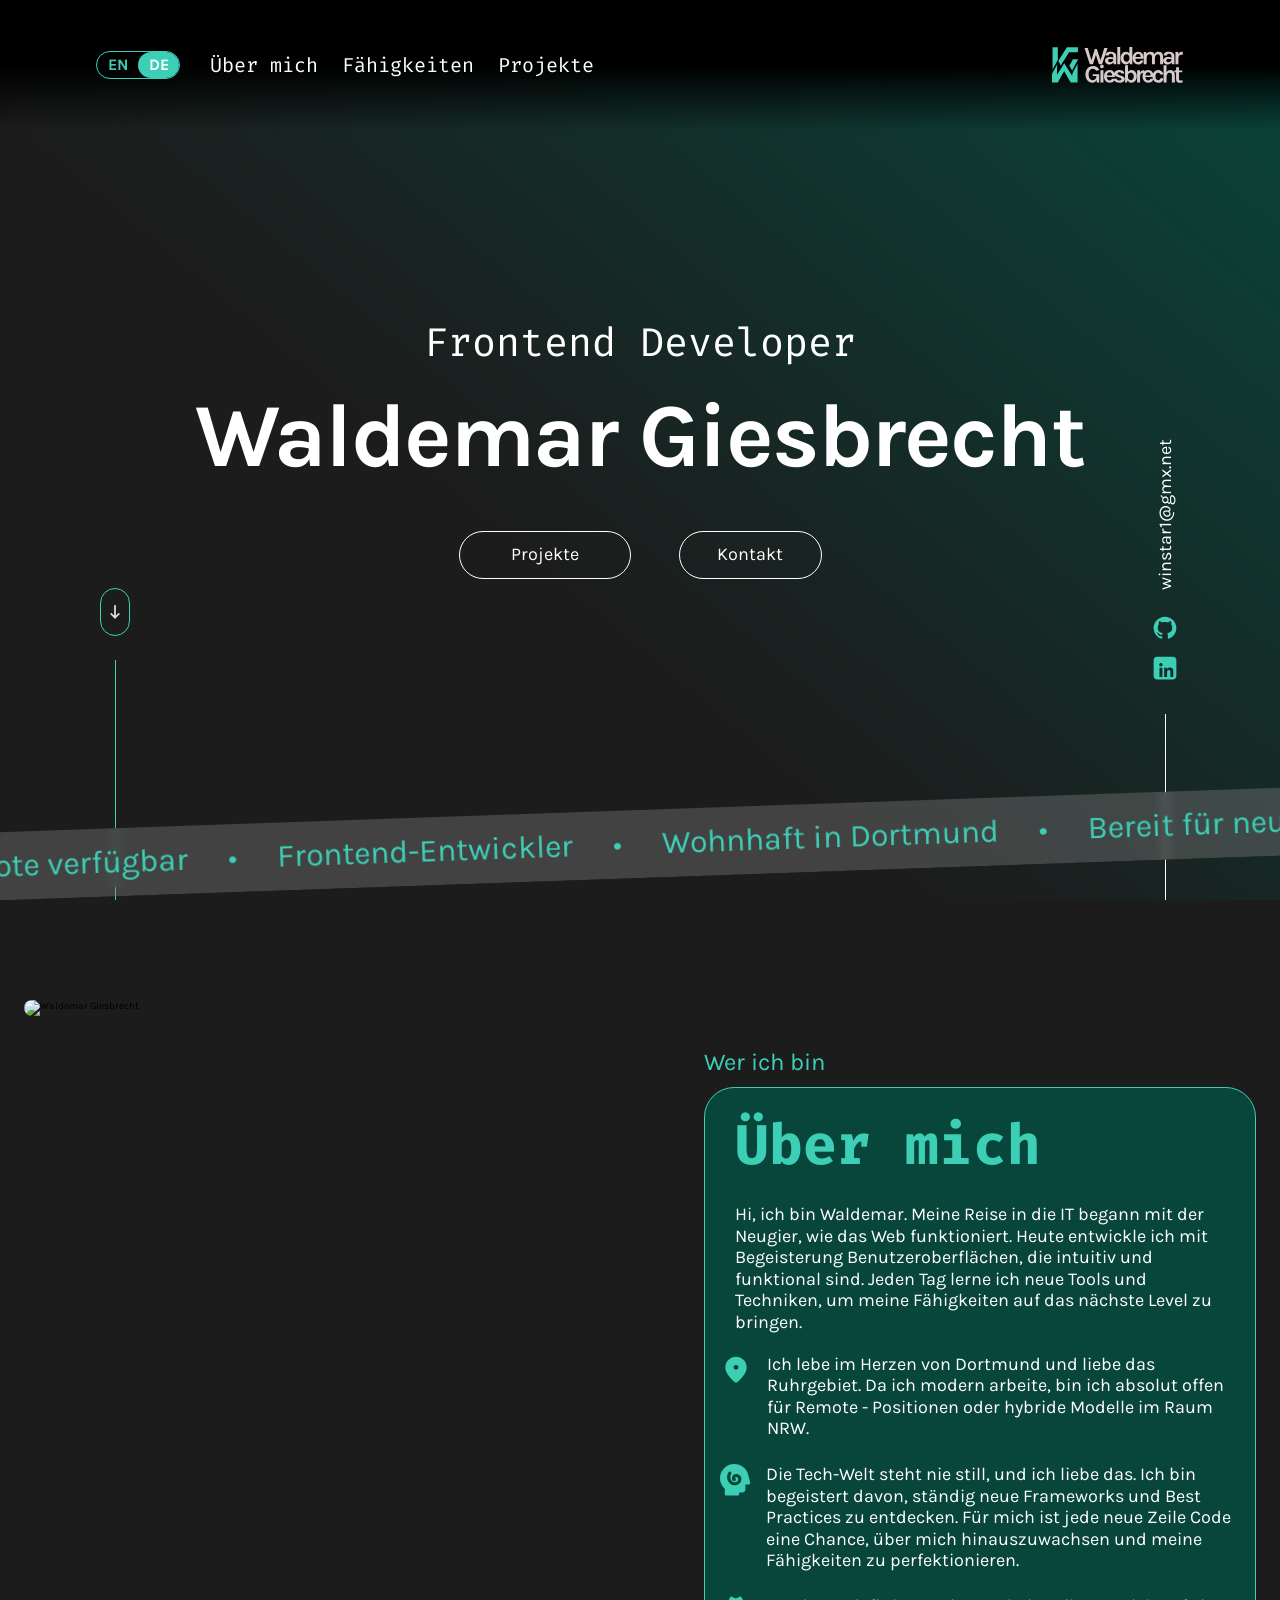
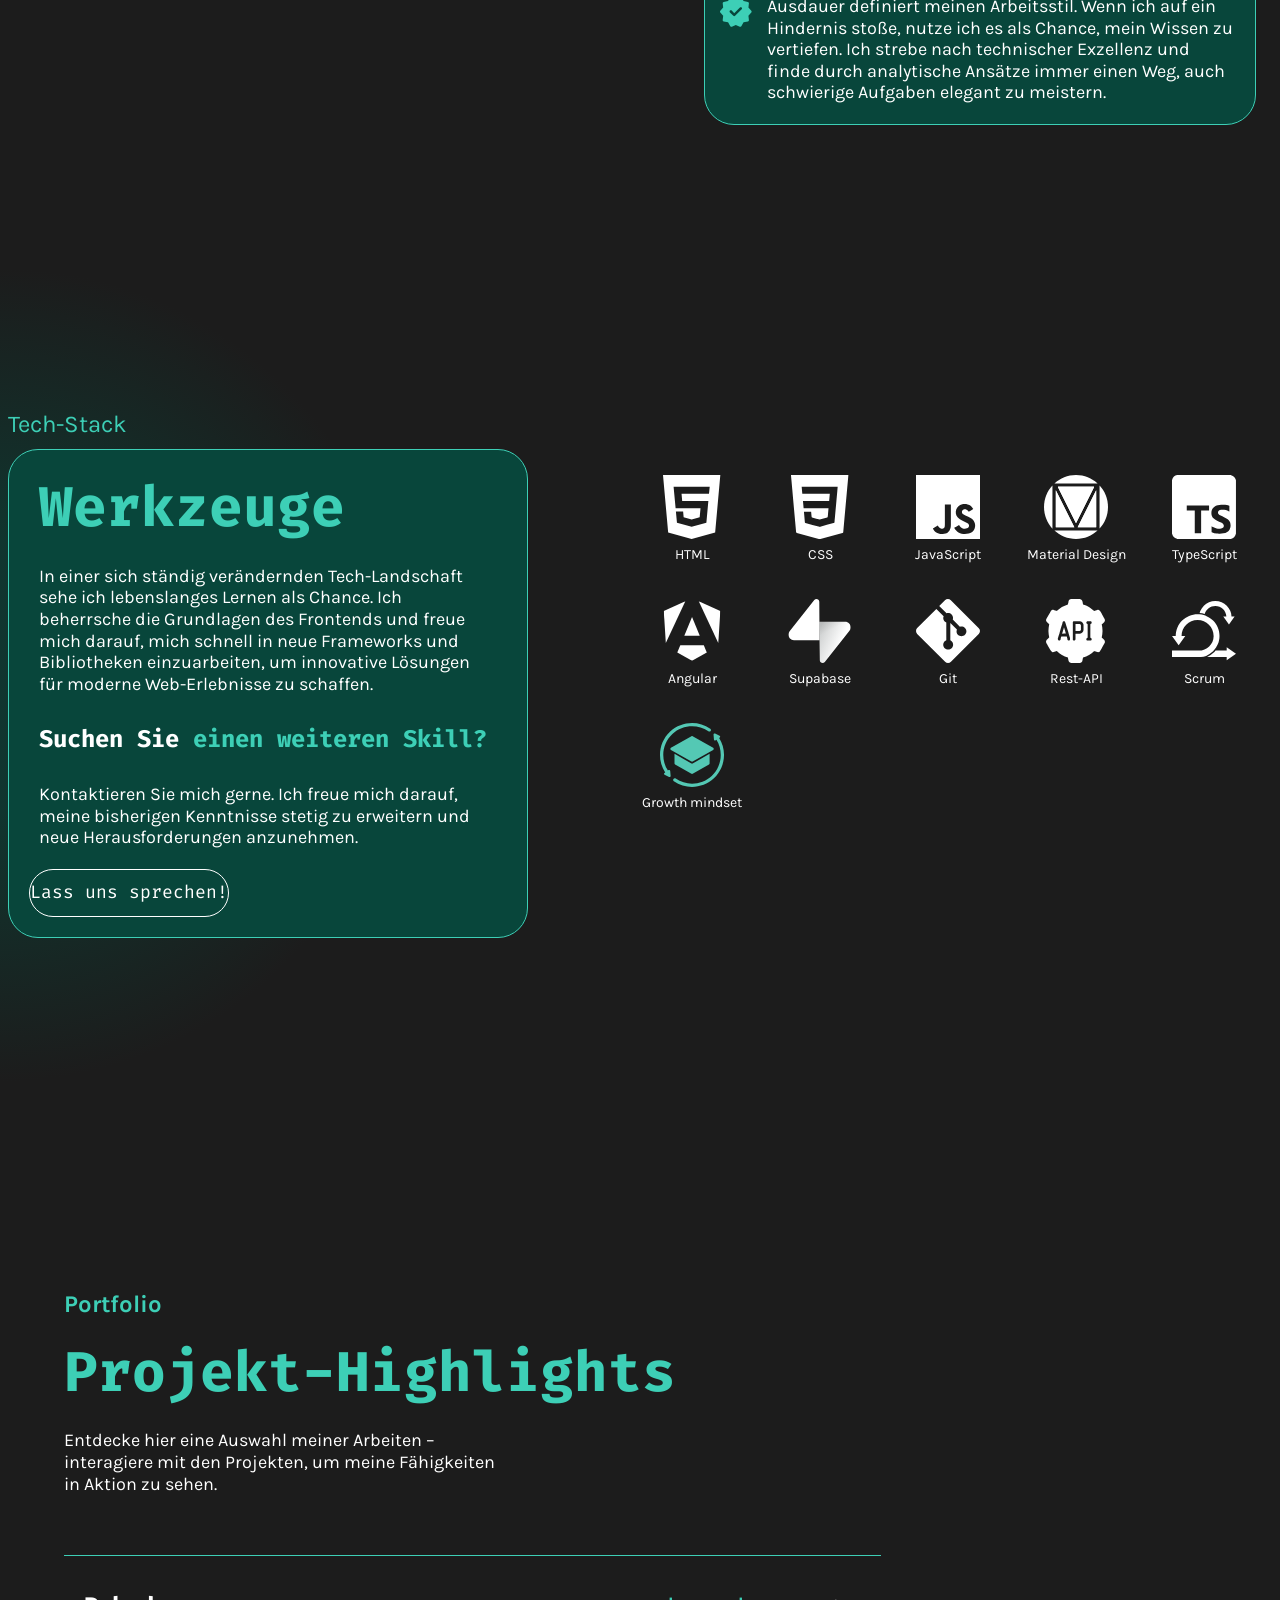
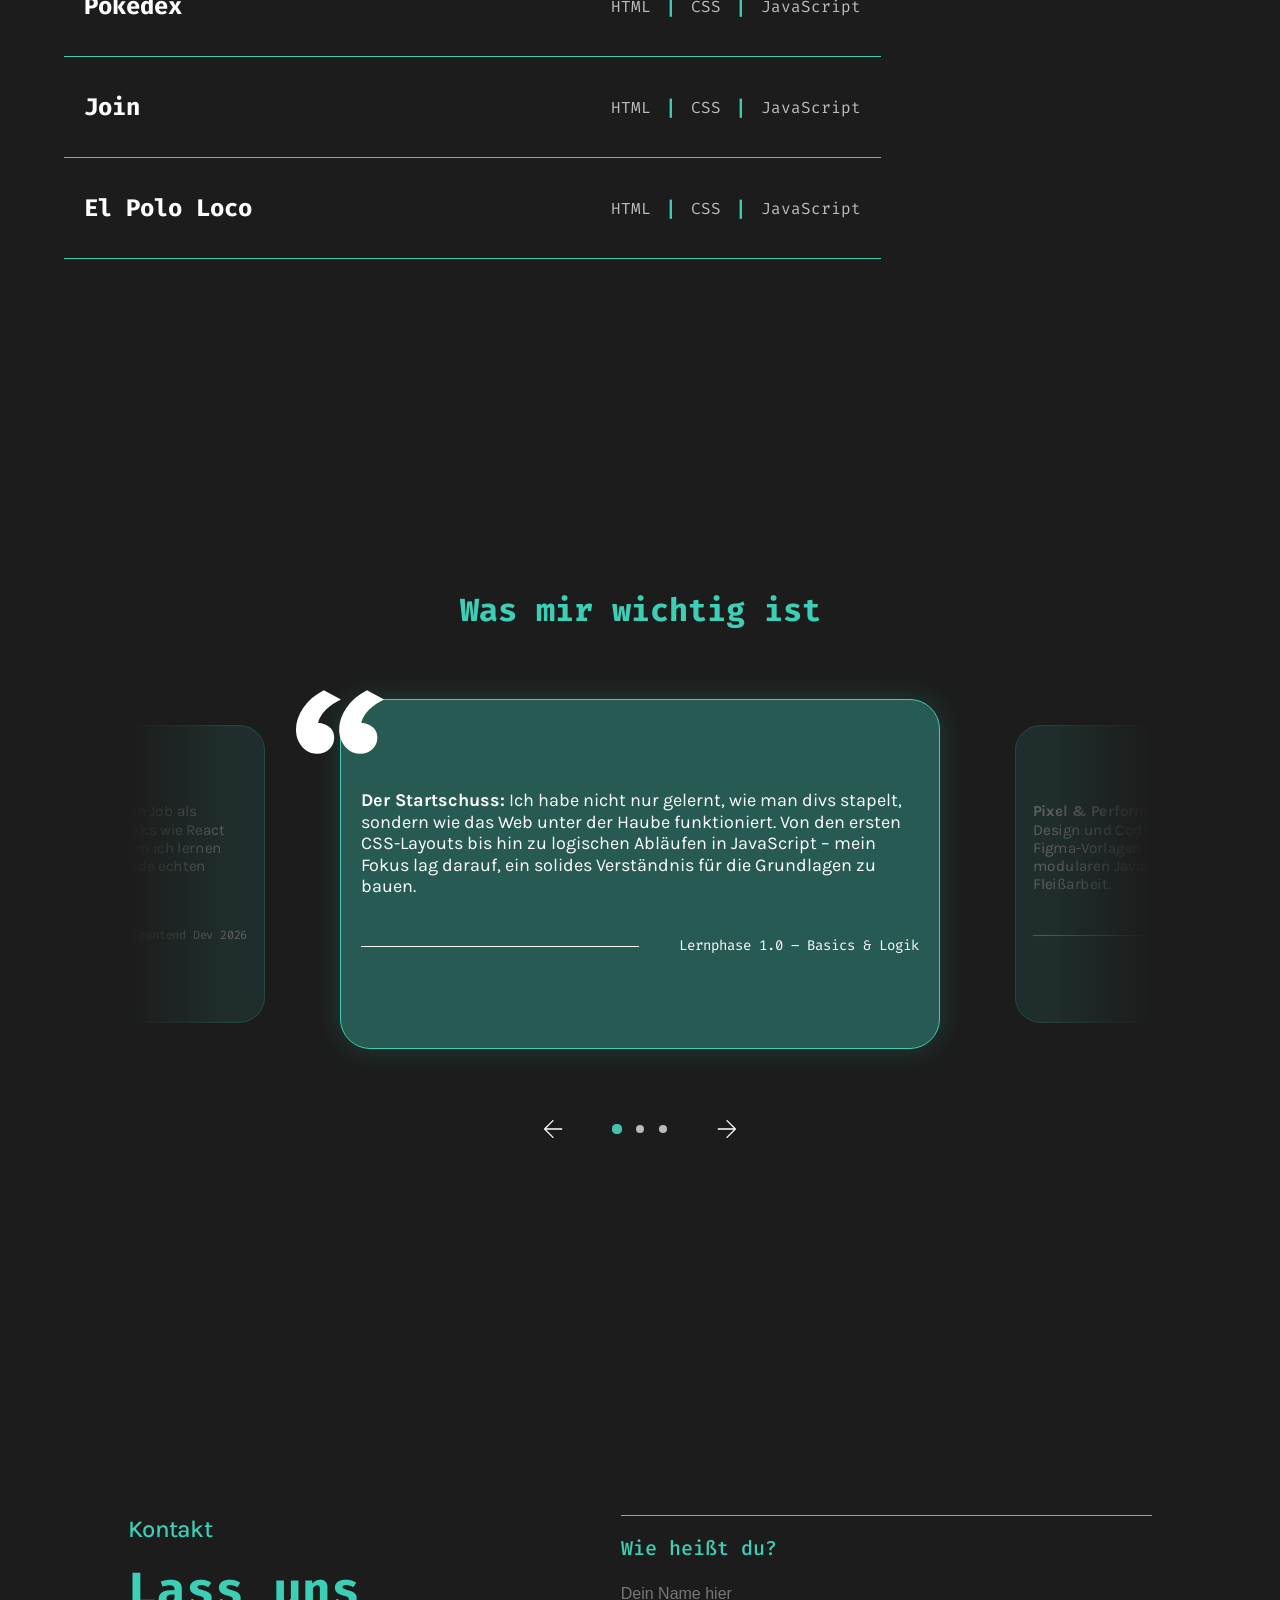
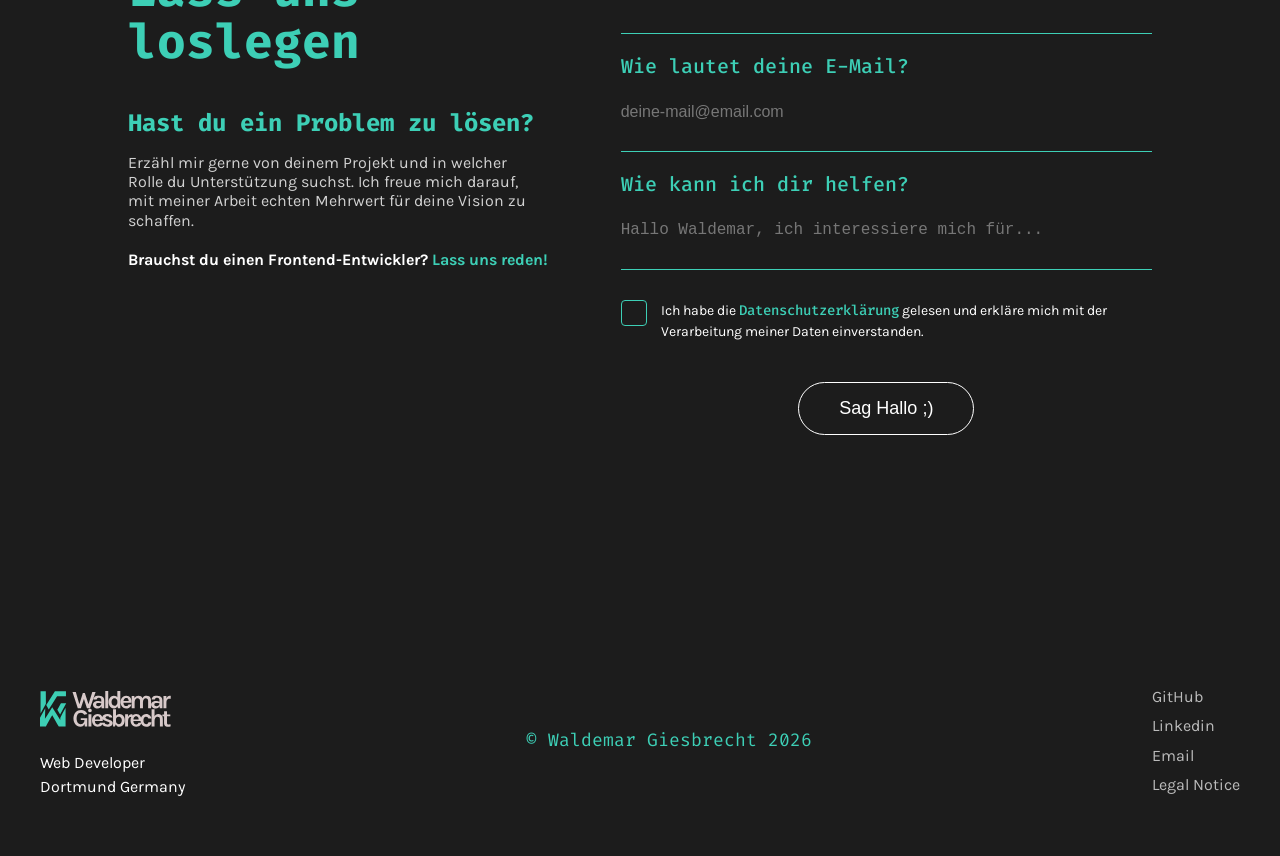
==== index.html @ 4ae3148c "upgrade" ====
<!doctype html>
<html lang="en">
  <head>
    <meta charset="UTF-8" />
    <meta name="google" content="notranslate">
    <meta name="viewport" content="width=device-width, initial-scale=1, viewport-fit=cover">
    <link rel="icon" type="image/x-icon" href="icons/p-icon.png" />
    <link rel="preconnect" href="https://fonts.googleapis.com" />
    <link rel="preconnect" href="https://fonts.gstatic.com" crossorigin />
    <link
      href="https://fonts.googleapis.com/css2?family=Fira+Code:wght@300..700&family=Karla:ital,wght@0,200..800;1,200..800&display=swap"
      rel="stylesheet"
    />

    <link rel="stylesheet" href="css/style.css" />
    <link rel="stylesheet" href="css/hero.style.css" />
    <link rel="stylesheet" href="css/about.style.css" />
    <link rel="stylesheet" href="css/footer.style.css" />
    <link rel="stylesheet" href="css/portfolio.style.css" />
    <link rel="stylesheet" href="css/references.style.css" />
    <link rel="stylesheet" href="css/skills.style.css" />
    <link rel="stylesheet" href="css/mindset.style.css" />
    <link rel="stylesheet" href="css/contact.style.css" />
    <link rel="stylesheet" href="css/footer.style.css" />
    <link rel="stylesheet" href="css/legal.style.css" />
    <title>My Portfolio</title>
  </head>
  <body>
    <header>
      <div class="header-content">
        <div id="desktop-lang-container"></div>
        
        <div id="nav-content"></div>
      </div>
      <div class="logo-container">
        <img
          src="icons/logo_1.svg"
          alt="Waldemar Giesbrecht Logo (Full)"
          class="logo-image logo-solid"
        />

        <img
          src="icons/logo_2.svg"
          alt="Waldemar Giesbrecht Logo (Outline)"
          class="logo-image logo-outline"
        />
        <img src="icons/p-icon.png" alt="WG Logo" class="logo-mobile" />
      </div>
      <div class="burger-container">
        <button class="burger-menu" id="burger-btn" aria-label="Menü öffnen">
          <span></span>
          <span></span>
          <span></span>
        </button>
        <div class="menu-overlay" id="menu-overlay"></div>
        <div id="mobile-menu-container"></div>
      </div>
    </header>
    <main id="main-content"></main>
    <footer id="footer-content"></footer>
  </body>
  <script type="module" src="javascript/script.js"></script>
</html>
---- css/style.css ----
* {
  margin: 0;
  padding: 0;
  box-sizing: border-box;
  -webkit-tap-highlight-color: transparent;
}

html {
  scroll-behavior: smooth;
  font-size: 62.5%;
}

:root {
  --font-main: "Karla", sans-serif;
  --font-code: "Fira Code", monospace;
}

body {
  font-family: var(--font-main);
  overflow-x: hidden;
  width: 100%;
}

header {
  position: fixed;
  top: 0;
  left: 0;
  width: 100%;
  height: 130px;
  display: flex;
  justify-content: space-between;
  align-items: center;
  background: linear-gradient(
    to bottom,
    #000000 40%,
    #000000 50%,
    rgba(0, 0, 0, 0) 100%
  );
  z-index: 40;
  padding: 0 96px;
}

.header-content {
  display: flex;
  align-items: center;
  justify-content: space-between;
  gap: 30px;
}

.lang-switch {
  width: 84px;
  height: 28px;
  background-color: transparent;
  border: 1px solid #3dcfb6;
  border-radius: 100px;
  display: flex;
  align-items: center;
  position: relative;
  cursor: pointer;
  font-family: var(--font-main);
  font-weight: bold;
  font-size: 1.6rem;
  line-height: 1.2;
  overflow: hidden;
}

.switch-bg {
  position: absolute;
  top: 0;
  left: 0;
  width: 50%;
  height: 100%;
  background-color: #3dcfb6;
  border-radius: 100px;
  transition: transform 0.3s ease;
  z-index: 1;
}

.lang-option.active {
  color: #ffffff;
}

.lang-option {
  flex: 1;
  text-align: center;
  z-index: 2;
  color: #3dcfb6;
  transition: color 0.3s ease;
}

.switch-de .switch-bg {
  transform: translateX(100%);
}

.nav {
  display: flex;
  gap: 24px;
}

.nav a {
  text-decoration: none;
  font-family: var(--font-code);
  font-weight: 400;
  font-size: 2rem;
  line-height: 100%;
  color: #ffffff;
  letter-spacing: -3%;
  transition: color 0.3s ease;
  cursor: pointer;
  position: relative;
}

.logo-container {
  position: relative;
  width: 132px;
  height: 48px;
  overflow: hidden;
  cursor: pointer;
}

.logo-image {
  position: absolute;
  top: 0;
  left: 0;
  width: 100%;
  height: 100%;
  transition: opacity 300ms ease-in;
}

.logo-solid {
  opacity: 1;
  z-index: 2;
}

.logo-outline {
  opacity: 0;
  z-index: 1;
}

.logo-mobile {
  display: none;
}

.burger-container {
  display: none;
}

.burger-menu {
  display: none;
}

@media (hover: hover) {
  .nav a::after {
    content: "";
    position: absolute;
    bottom: -15px;
    left: 50%;
    transform: translate(-50%) scale(0);
    width: 8px;
    height: 8px;
    background-color: #3dcfb6;
    border-radius: 50%;
    transition: transform 300ms ease-out;
  }

  .nav a:hover::after {
    transform: translateX(-50%) scale(1);
  }

  .nav a:hover {
    color: #3dcfb6;
  }

  .logo-container:hover .logo-solid {
    opacity: 0;
  }

  .logo-container:hover .logo-outline {
    opacity: 1;
  }

  .mobile-nav .nav a:hover {
    color: #3dcfb6;
  }
}

@media (max-width: 768px) {
  header {
    padding: 0 24px;
  }

  body {
    padding-top: env(safe-area-inset-top);
    padding-bottom: env(safe-area-inset-bottom);
  }
  .nav {
    display: none;
  }

  .logo-outline,
  .logo-solid,
  .logo-image {
    display: none;
  }

  .logo-mobile {
    display: inline-block;
    width: 35px;
    height: 48px;
  }
  .burger-container {
    width: 35px;
    height: 48px;
    display: flex;
  }

  .burger-menu {
    display: flex;
    flex-direction: column;
    gap: 6px;
    background: transparent;
    border: none;
    cursor: pointer;
    z-index: 2000;
  }

  .burger-menu span {
    display: block;
    width: 30px;
    height: 2px;
    background-color: #3dcfb6;
    transition: all 0.3s ease-in-out;
  }

  .mobile-nav {
    position: fixed;
    top: 17px;
    right: -100%;
    width: 200px;
    height: 252px;
    border-radius: 30px;
    border: 1px solid #3dcfb6;
    box-shadow: 0 10px 30px rgba(0, 0, 0, 0.5);
    background: linear-gradient(40deg, #1c1c1c 40%, #08463b 100%);
    display: flex;
    flex-direction: column;
    justify-content: center;
    align-items: center;
    transition: right 0.4s ease-in-out;
    z-index: 1000;
  }

  .mobile-nav.is-open {
    right: 15px;
  }

  .burger-menu.is-active span:nth-child(1) {
    transform: translateY(8px) rotate(45deg);
  }

  .burger-menu.is-active span:nth-child(2) {
    opacity: 0;
  }

  .burger-menu.is-active span:nth-child(3) {
    transform: translateY(-8px) rotate(-45deg);
  }

  .menu-overlay {
    position: fixed;
    top: 0;
    left: 0;
    width: 100%;
    height: 100%;
    background-color: rgba(0, 0, 0, 0.7);
    backdrop-filter: blur(4px);
    z-index: 900;

    opacity: 0;
    visibility: hidden;
    transition: all 0.4s ease-in-out;
  }

  .menu-overlay.is-visible {
    opacity: 1;
    visibility: visible;
  }

  .mobile-nav .nav {
    display: flex;
    flex-direction: column;
    align-items: center;
    gap: 20px;
    width: 100%;
  }

  .mobile-nav .nav a {
    color: #ffffff;
    text-decoration: none;
    font-family: var(--font-main);
    font-size: 1.8rem;
    transition: color 0.3s ease;
  }

  .mobile-nav .nav a:active {
    transform: scale(0.95);
    opacity: 0.7;
    transition: transform 0.1s ease;
  }

  .mobile-lang-wrapper {
    margin-top: 30px;
    display: flex;
    justify-content: center;
    width: 100%;
  }
}
---- css/hero.style.css ----
.hero-section {
  width: 100%;
  min-height: 100vh;
  height: auto;
  display: flex;
  justify-content: center;
  flex-direction: column;
  align-items: center;
  box-sizing: border-box;
  background: linear-gradient(40deg, #1c1c1c 40%, #08463b 100%);
  position: relative;
  overflow: hidden;
}

.hero {
  width: 100%;
  height: 258px;
  display: flex;
  flex-direction: column;
  align-items: center;
  gap: 12px;
  text-align: center;
  justify-content: space-between;
}

.hero-text {
  width: 100%;
  max-width: 432px;
  height: 40px;
  color: #ffffff;
  font-family: var(--font-code);
  font-weight: 400;
  font-size: 4rem;
  line-height: 1.1;
  letter-spacing: 0%;
  margin: 0;
}

.hero-name {
  width: 100%;
  height: 128px;
  display: flex;
  justify-content: center;
  align-items: center;
  gap: 8px;
  text-align: center;
}

.hero-name h1 {
  color: #ffffff;
  font-family: var(--font-main);
  font-weight: 700;
  font-size: 12.8rem;
  line-height: 1;
  letter-spacing: -0.02em;
  margin-top: -40px;
}

.hero-links {
  gap: 12px;
  display: flex;
  justify-content: space-between;
  align-items: center;
  width: 100%;
  max-width: 363px;
}

.hero-links a {
  text-decoration: none;
  color: #ffffff;
  font-family: var(--font-main);
  font-weight: 400;
  font-size: 1.8rem;
  line-height: 1.2;
  letter-spacing: 0%;
  text-align: center;
  cursor: pointer;
  border: #ffffff 1px solid;
  border-radius: 100px;
  gap: 10px;
  display: flex;
  justify-content: center;
  align-items: center;
  overflow: hidden;
  position: relative;
  white-space: nowrap;
}

.scroll-track {
  position: absolute;
  top: 0;
  left: 0;
  width: 100%;
  height: 100%;
  display: flex;
  gap: 100px;
  transform: translateX(0);
  transition: transform 0.8s ease-in-out;
}

.scroll-track span {
  display: flex;
  justify-content: center;
  align-items: center;
  min-width: 100%;
  height: 100%;
  flex-shrink: 0;
  width: 100%;
}

@keyframes marquee-loop {
  0% {
    transform: translateX(0);
  }
  100% {
    transform: translateX(calc(-100% - 100px));
  }
}

.check-work {
  max-width: 172px;
  width: 100%;
  height: 48px;
}

.contact-me {
  max-width: 143px;
  width: 100%;
  height: 48px;
}

.side-left {
  position: absolute;
  bottom: 0;
  left: 100px;
  width: 30px;
  height: 312px;
  justify-content: end;
  display: flex;
  flex-direction: column;
  align-items: center;
  gap: 24px;
  z-index: 10;
}

.scroll-down {
  width: 30px;
  height: 48px;
  border: 1px solid #3dcfb6;
  border-radius: 100px;
  display: flex;
  align-items: center;
  justify-content: center;
  position: relative;
  overflow: hidden;
}

.scroll-down img {
  position: absolute;
  left: 50%;
  transform: translateX(-50%);
  width: 16px;
  height: auto;
  animation: bounce-down 0.5s ease-in-out infinite alternate;
}

@keyframes bounce-down {
  0% {
    top: 30%;
  }
  100% {
    top: 55%;
  }
}

.v-line-left {
  width: 1px;
  height: 240px;
  background-color: #3dcfb6;
}

.scroll-down {
  width: 30px;
  height: 48px;
}

.side-right {
  right: 100px;
  width: 30px;
  height: 480px;
  position: absolute;
  bottom: 0;
  display: flex;
  flex-direction: column;
  align-items: center;
  justify-content: end;
  gap: 24px;
  z-index: 10;
}

.side-email {
  text-decoration: none;
  color: #ffffff;
  font-family: var(--font-main);
  font-size: 1.8rem;
  writing-mode: vertical-lr;
  transform: rotate(180deg);
  white-space: nowrap;
}

.side-socials .side-email-icon {
  display: none;
}

.side-socials {
  width: 32px;
  height: 76px;
  display: flex;
  flex-direction: column;
  align-items: center;
  gap: 12px;
}

.side-socials a img {
  width: 28px;
  height: auto;
  filter: none;
  transition: filter 0.3s ease;
}

.side-socials a {
  position: relative;
  display: flex;
  align-items: center;
  justify-content: center;
  transition: all 0.3s ease;
}

.v-line-right {
  width: 1px;
  height: 186px;
  background-color: #ffffff;
}

.billboard-track {
  position: absolute;
  top: 90vh;
  left: 50%;
  width: 115vw;
  height: 68px;
  overflow: hidden;
  z-index: 20;
  transform: translateX(-50%) rotate(-2deg);
  pointer-events: none;
  background: rgba(124, 122, 122, 0.4);
  backdrop-filter: blur(5.3px);
}

.ticker-inner {
  display: flex;
  align-items: center;
  justify-content: center;
  height: 68px;
  width: max-content;
  animation: ticker-scroll 20s linear infinite;
}

.ticker-item {
  display: flex;
  align-items: center;
  gap: 40px;
  padding: 0 24px;
}

.ticker-item span {
  color: #3dcfb6;
  font-family: var(--font-main);
  font-weight: 400;
  font-size: 32px;
  line-height: 120%;
  white-space: nowrap;
}

@keyframes ticker-scroll {
  0% {
    transform: translateX(0);
  }
  100% {
    transform: translateX(-50%);
  }
}

/* Media Queries */
@media (max-width: 1600px) {
  .hero-section .hero-name h1 {
    font-size: 9rem;
    margin-top: -20px;
  }
}

@media (max-width: 1200px) {
  .hero-section {
    padding: 60px 20px;
  }
  .hero {
    gap: 8px;
    margin-bottom: 60px;
  }
  .billboard-track {
    top: 88vh;
  }
  .hero-section .hero-name h1 {
    font-size: 8rem;
  }
}

@media (hover: hover) {
  .hero-links a:hover .scroll-track {
    animation: marquee-loop 3s linear infinite;
  }

  .hero-links a:hover {
    border-color: #3dcfb6;
    color: #3dcfb6;
  }

  .side-email:hover {
    color: #3dcfb6;
  }

  .side-socials a:hover img {
    filter: brightness(0) invert(1);
  }

  .side-socials a::after {
    content: "";
    position: absolute;
    right: -10px;
    top: 50%;
    transform: translateY(-50%) scale(0);
    width: 6px;
    height: 6px;
    background-color: #3dcfb6;
    border-radius: 50%;
    opacity: 0;
    transition: all 0.3s ease;
  }

  .side-socials a:hover::after {
    opacity: 1;
    transform: translateY(-50%) scale(1);
  }
}

@media (max-width: 768px) {
  .hero-section .hero-name h1 {
    font-size: 7rem;
  }

  .header-content {
    display: none;
  }

  .side-email {
    display: none !important;
  }

  .side-socials .side-email-icon {
    display: block;
  }

  .side-socials {
    height: 120px;
  }

  .side-socials a:active {
    transform: scale(0.95);
    opacity: 0.7;
    transition: transform 0.1s ease;
  }

  .hero-links a {
    transition:
      transform 0.1s ease,
      opacity 0.1s ease;
  }

  .hero-links a:active {
    transform: scale(0.95) translateY(2px);
    opacity: 0.6;
  }

  .side-left {
    left: 20px;
  }

  .side-right {
    right: 20px;
  }

  .billboard-track {
    top: 91vh;
  }

  .v-line-right {
    height: 125px;
  }

  .hero-links a {
    color: #ffffff;
    border-color: #ffffff;
  }

  .side-email {
    display: none;
  }
}

@media (max-width: 420px) {
  .hero-section .hero-name h1 {
    font-size: 6.2rem;
  }

  .hero-text {
    font-size: 2.4rem;
  }

  .hero-links {
    max-width: 363px;
  }

  .v-line-right {
    height: 110px;
  }

  .v-line-left {
    height: 140px;
  }

  .side-socials {
    height: 90px;
    gap: 8px;
  }

  .billboard-track {
    top: 90vh;
  }
}
---- css/about.style.css ----
/* About Section */

.about-section {
  width: 100%;
  display: flex;
  min-height: 100vh;
  flex-direction: column;
  justify-content: center;
  align-items: center;
  box-sizing: border-box;
  background: #1c1c1c;
  position: relative;
  overflow: hidden;
  padding: 100px 20px;
}

.about-container {
  width: 100%;
  max-width: 1232px;
  height: auto;
  display: flex;
  flex-direction: column;
  align-items: center;
  gap: 70px;
}

.about-parent {
  display: grid;
  grid-template-columns: repeat(2, 1fr);
  gap: 112px;
}

.about-image {
  position: relative;
  width: 568px;
  height: 568px;
  display: inline-block;
  cursor: pointer;
}

.about-image img {
  object-fit: cover;
  width: 568px;
  height: 568px;
  border-radius: 30px;
  position: relative;
  z-index: 10;
  transition: all 0.3s ease-in-out;
}

.about-text {
  width: 100%;
  max-width: 568px;
  display: flex;
  flex-direction: column;
  align-items: self-start;
  gap: 3px;
  margin-top: 50px;
}

.about-subtitle {
  color: #3dcfb6;
  font-family: var(--font-main);
  font-size: 2.4rem;
  font-weight: 400;
  font-style: medium;
  line-height: 1;
  letter-spacing: 0%;
  text-align: left;
  margin-bottom: 10px;
}

.about-line {
  width: 100%;
  display: flex;
  height: auto;
  flex-direction: column;
  align-items: flex-start;
  gap: 10px;
  background: #08463b 100%;
  border: 1px solid #3dcfb6;
  border-radius: 30px;
  padding: 20px;
}

.about-title {
  color: #3dcfb6;
  font-family: var(--font-code);
  font-size: 6.4rem;
  font-weight: 700;
  line-height: 1;
  letter-spacing: -3%;
  text-align: left;
  padding: 10px;
}

.about-me {
  color: #ffffff;
  font-family: var(--font-main);
  font-size: 1.8rem;
  font-weight: 400;
  line-height: 1.2;
  letter-spacing: 0%;
  text-align: left;
  padding: 10px;
}

.about-skills-parent {
  width: 100%;
  height: auto;
  display: flex;
  flex-direction: column;
  align-items: flex-start;
}

.about-skills {
  display: flex;
  flex-direction: column;
  align-items: flex-start;
  gap: 24px;
}

.skill-child {
  width: 100%;
  max-width: 519px;
  display: flex;
  justify-content: center;
}

.skill-child img {
  width: 32px;
  height: 32px;
  margin-left: -5px;
  margin-right: 15px;
}

.skill-child span {
  color: #ffffff;
  font-family: var(--font-main);
  font-size: 1.8rem;
  font-weight: 400;
  line-height: 1.2;
  letter-spacing: 0%;
}

/* Responsive Design */

@media (max-width: 1600px) {
  .about-title {
    font-size: 5.6rem;
  }
}

@media (max-width: 1200px) {
  .about-section {
    padding: 60px 20px;
  }
  .about-container {
    width: 100%;
    padding: 0 20px;
  }
  .about-parent {
    gap: 20px;
  }
}

@media (hover: hover) {
  .about-image::before {
    content: "";
    position: absolute;
    bottom: -40px;
    left: -46px;
    border-radius: 30px;
    width: 568px;
    height: 568px;
    background-image: repeating-linear-gradient(
      45deg,
      #3dcfb6 0px,
      #3dcfb6 2px,
      transparent 2px,
      transparent 25px
    );
    z-index: 1;
    opacity: 0;
    visibility: hidden;
    transition: all 0.4s ease-in-out;
  }

  .about-image:hover::before {
    opacity: 1;
    visibility: visible;
  }

  .about-image:hover img {
    transform: translateY(-5px);
  }
}

@media (max-width: 768px) {
  .about-container {
    padding: 0;
  }

  .about-parent {
    grid-template-columns: 1fr;
    gap: 0px;
  }

  .about-image {
    width: 100%;
    height: 358px;
  }

  .about-image img {
    width: 100%;
    height: 358px;
  }
}
---- css/footer.style.css ----
.footer {
  background-color: #1c1c1c;
  color: #ffffff;
  text-align: center;
  padding: 60px 0 60px 0;
}

.footer-container {
  max-width: 1440px;
  margin: 0 auto;
  padding: 0 40px;
  display: flex;
  justify-content: space-between;
  align-items: center;
}

.footer-left {
  display: flex;
  align-items: start;
  flex-direction: column;
  gap: 20px;
}

.info-container {
  display: flex;
  align-items: start;
  flex-direction: column;
  gap: 5px;
}

.info-title {
  font-size: 1.6rem;
  font-family: var(--font-main);
  font-weight: 400;
  line-height: 1.2;
}

.footer-text {
  font-size: 1.8rem;
  font-family: var(--font-code);
  font-weight: 400;
  line-height: 1.2;
  color: #3dcfb6;
}

.footer-right {
  display: flex;
  align-items: start;
  flex-direction: column;
  gap: 10px;
}

.footer-link {
  position: relative;
  color: #ffffff;
  text-decoration: none;
  font-family: var(--font-main);
  font-weight: 400;
  line-height: 1.2;
  font-size: 1.6rem;
  opacity: 0.7;
  padding-left: 0;
  transition: all 0.3s ease;
}

.footer-logo {
  position: relative;
  width: 132px;
  height: 48px;
  overflow: hidden;
  cursor: pointer;
}

.footer-image {
  position: absolute;
  top: 0;
  left: 0;
  width: 100%;
  height: 100%;
  transition: opacity 300ms ease-in;
}

.footer-solid {
  opacity: 1;
  z-index: 2;
}

.footer-outline {
  opacity: 0;
  z-index: 1;
}

/* Responsive Styles */

@media (max-width: 1600px) {
  .container {
    padding: 0 40px;
  }

  .hero-name h1 {
    font-size: 9rem;
    margin-top: -20px;
  }
}

@media (max-width: 1200px) {
  .container {
    padding: 0 40px;
  }
  h1 {
    font-size: 2.5rem;
  }
}

@media (hover: hover) {
  .footer-logo:hover .footer-solid {
    opacity: 0;
  }

  .footer-logo:hover .footer-outline {
    opacity: 1;
  }

  .footer-link::before {
    content: "";
    position: absolute;
    left: -15px;
    top: 50%;
    transform: translateY(-50%);
    width: 6px;
    height: 6px;
    background-color: #3dcfb6;
    border-radius: 50%;
    opacity: 0;
    transition: all 0.3s ease;
  }

  .footer-link:hover {
    color: #3dcfb6;
    opacity: 1;
  }

  .footer-link:hover::before {
    opacity: 1;
  }
  .mein-button:hover {
    background-color: gold;
  }
}

@media (max-width: 768px) {
  .footer {
    padding: 0;
  }

  .footer-container {
    display: grid;
    grid-template-columns: 1fr 1fr;
    grid-template-areas:
      "left right"
      "center center";
    gap: 40px;
    width: 90%;
    max-width: 1440px;
    margin: 0 auto;
    padding: 60px 0;
  }

  .footer-left {
    grid-area: left;
    display: flex;
    flex-direction: column;
    gap: 20px;
  }

  .footer-right {
    grid-area: right;
    display: flex;
    justify-content: flex-end;
    gap: 10px;
    flex-wrap: wrap;
    margin-left: auto;
  }

  .footer-center {
    grid-area: center;
    text-align: center;
    border-top: 1px solid rgba(255, 255, 255, 0.1);
    padding-top: 20px;
  }

  .footer-link {
    transition:
      transform 0.1s ease,
      opacity 0.1s ease;
  }

  .footer-link:active {
    transform: scale(0.95) translateY(2px);
    opacity: 0.7;
  }
}
---- css/portfolio.style.css ----
.projects-section {
  width: 100%;
  min-height: 100vh;
  display: flex;
  justify-content: center;
  flex-direction: column;
  align-items: center;
  box-sizing: border-box;
  background: #1c1c1c;
  position: relative;
  overflow: hidden;
}

.projects-container {
  max-width: 1200px;
  width: 90%;
  margin: 0 auto;
  display: flex;
  flex-direction: column;
  align-items: center;
  gap: 200px;
}

.projects-parent {
  width: 100%;
}

.portfolio-title {
  color: #3dcfb6;
  font-size: 2.4rem;
  font-weight: 700;
  line-height: 1.2;
  letter-spacing: 0%;
  margin-bottom: 20px;
  font-family: var(--font-main);
}

.featured-title {
  width: 100%;
  max-width: 730px;
  font-family: var(--font-code);
  font-size: 6.4rem;
  font-weight: 700;
  line-height: 1.2;
  letter-spacing: -3%;
  color: #3dcfb6;
  margin-bottom: 24px;
}

.featured-text {
  display: block;
  max-width: 450px;
  font-family: var(--font-main);
  font-size: 1.8rem;
  font-weight: 400;
  line-height: 1.2;
  letter-spacing: 0%;
  color: #ffffff;
  margin-bottom: 60px;
}

.projects-list {
  width: 100%;
  max-width: 880px;
  display: flex;
  flex-direction: column;
}

.project-item {
  width: 100%;
  transition: all 0.3s ease-in-out;
}

.project-row {
  display: flex;
  justify-content: space-between;
  align-items: center;
  padding: 30px 0;
  cursor: pointer;
}

.project-name {
  display: flex;
  align-items: center;
  justify-content: center;
  font-family: var(--font-code);
  font-size: 2.4rem;
  font-weight: 700;
  line-height: 1.2;
  letter-spacing: 0%;
  color: #ffffff;
  transition: all 0.3s ease;
}

.project-tech {
  font-family: var(--font-code);
  font-size: 1.6rem;
  font-weight: 400;
  line-height: 1.2;
  letter-spacing: 0%;
  text-align: right;
  color: rgba(255, 255, 255, 0.7);
  margin-right: 20px;
}

.project-divider {
  height: 1px;
  background-color: #3dcfb6;
  width: 100%;
}

.project-title-wrapper {
  display: flex;
  align-items: center;
  gap: 15px;
  margin-left: 20px;
}

.pipe {
  color: #3dcfb6;
  margin: 0 5px;
  font-weight: bold;
}

.projects-content-flex {
  display: flex;
  justify-content: space-between;
  align-items: stretch;
  width: 100%;
  gap: 40px;
}

.project-preview-container {
  flex: 1;
  display: flex;
  justify-content: center;
  position: relative;
  min-height: 100%;
}

.project-preview-container.align-top {
  align-items: flex-start;
}

.project-preview-container.align-center {
  align-items: center;
}

.project-preview-container.align-bottom {
  align-items: flex-end;
}

.image-frame {
  position: relative;
  width: 295px;
  height: 192px;
  display: inline-block;
  cursor: pointer;
  overflow: visible;
  opacity: 0;
  transition: opacity 0.4s ease-in-out;
}

.image-frame.visible {
  opacity: 1;
}

#project-preview-img {
  width: 295px;
  height: 192px;
  border-radius: 16px;
  position: relative;
  z-index: 10;
  transition: all 0.3s ease-in-out;
  border: 1px solid rgba(61, 207, 182, 0.2);
}

.hover-arrow {
  color: #ffffff;
  font-size: 32px;
  font-weight: bold;
  opacity: 0;
  transition: opacity 0.3s ease;
  transform: rotate(315deg);
  stroke-width: 5px;
}

.project-item:hover .hover-arrow {
  opacity: 1;
}

.modal-content {
  background: linear-gradient(35deg, #1c1c1c 40%, #08463b 100%);
  border-radius: 30px;
  padding: 60px;
  max-width: 1248px;
  width: 100%;
  max-height: 80vh;
  height: auto;
  width: 95%;
  color: white;
  position: relative;
}

.modal-overlay {
  position: fixed;
  top: 0;
  left: 0;
  width: 100%;
  height: 100%;
  background-color: rgba(0, 0, 0, 0.8);
  display: flex;
  justify-content: center;
  align-items: center;
  z-index: 1000;
  display: none;
}

.modal-flex-container {
  display: flex;
  justify-content: space-between;
  align-items: center;
  gap: 40px;
}

.project-number {
  font-family: var(--font-main);
  font-size: 12.8rem;
  font-weight: 700;
  color: #3dcfb6;
  line-height: 1.1;
  letter-spacing: -0.02em;
  display: block;
  margin-bottom: 10px;
}

.modal-project-title {
  font-size: 64px;
  font-weight: 700;
  line-height: 1;
  letter-spacing: -0.03em;
  margin-bottom: 30px;
  font-family: var(--font-code);
}

.modal-question {
  color: #3dcfb6;
  font-family: var(--font-code);
  font-size: 24px;
  font-weight: 700;
  line-height: 1.3;
  letter-spacing: 0%;
  margin-bottom: 15px;
}

.modal-text {
  font-family: var(--font-main);
  font-size: 1.8rem;
  line-height: 1.5;
  max-width: 400px;
  margin-bottom: 30px;
}

.modal-right {
  width: 100%;
  max-width: 520px;
  height: auto;
}

.modal-img-wrapper {
  width: 100%;
  aspect-ratio: 16 / 9;
  overflow: hidden;
  display: flex;
  justify-content: center;
  align-items: center;
  border-radius: 30px;
  box-shadow: 0 10px 30px rgba(0, 0, 0, 0.5);
}

.modal-img-wrapper img {
  width: 100%;
  height: 100%;
  transition: opacity 0.3s ease;
}

.modal-buttons-container {
  display: flex;
  flex-direction: row;
  gap: 20px;
  margin-top: 40px;
  justify-content: flex-start;
}

.custom-btn {
  display: inline-flex;
  align-items: center;
  gap: -10px;
  font-family: var(--font-main);
  padding: 5px 20px 5px 20px;
  border-radius: 100px;
  border: 1px solid #ffffff;
  color: #ffffff;
  text-decoration: none;
  font-size: 1.8rem;
  font-weight: 400;
  transition: all 0.2s ease;
  background: transparent;
  white-space: nowrap;
}

.arrow img {
  width: 30px;
  height: 30px;
  filter: invert(30%) sepia(21%) saturate(1066%) hue-rotate(120deg)
    brightness(91%) contrast(88%);
  transition: transform 0.3s ease;
  margin-top: 5px;
  transform: rotate(-45deg);
}

.arrow {
  font-size: 20px;
  transition: transform 0.2s ease;
}

.close-modal {
  position: absolute;
  top: 60px;
  right: 60px;
  font-size: 48px;
  font-weight: 200;
  color: #ffffff;
  cursor: pointer;
  transition: transform 0.2s;
  z-index: 2001;
}

.next-project-wrapper {
  position: absolute;
  bottom: 40px;
  right: 60px;
  display: flex;
  align-items: center;
  gap: 10px;
  color: #3dcfb6;
  font-size: 1.8rem;
  font-weight: 400;
  line-height: 1;
  font-family: var(--font-main);
  cursor: pointer;
  transition: color 0.3s ease;
}

.arrow-right img {
  width: 40px;
  height: 40px;
  filter: invert(30%) sepia(21%) saturate(1066%) hue-rotate(120deg)
    brightness(91%) contrast(88%);
  font-size: 24px;
  margin-top: 7px;
  transition: transform 0.2s ease;
}

.modal-tech-icons {
  display: flex;
  gap: 20px;
  margin-bottom: 40px;
  flex-wrap: wrap;
}

.tech-icon-item img {
  width: 24px;
  height: 24px;
  object-fit: contain;
  filter: invert(30%) sepia(21%) saturate(1066%) hue-rotate(120deg)
    brightness(91%) contrast(88%);
}

.tech-icon-item span {
  color: #ffffff;
  font-size: 1.6rem;
  font-weight: 400;
  line-height: 1.2;
  letter-spacing: 0%;
  font-family: var(--font-main);
}

.tech-icon-item {
  display: flex;
  align-items: center;
  gap: 8px;
}

/* Responsive Anpassungen */

@media (max-width: 1600px) {
  .featured-title {
    font-size: 5.6rem;
  }
}

@media (max-width: 1200px) {
  .project-number {
    font-size: 10rem;
  }
}

@media (hover: hover) {
  .project-item:hover .project-name {
    color: #ffffff;
    transform: translateX(10px);
  }

  .project-item:hover .project-divider {
    opacity: 1;
  }

  .project-item:hover .project-row {
    background: linear-gradient(
      90deg,
      rgba(61, 207, 183, 0.376) 0%,
      transparent 100%
    );
  }
  .image-frame::before {
    content: "";
    position: absolute;
    bottom: -15px;
    right: -15px;
    border-radius: 16px;
    width: 295px;
    height: 192px;
    background-image: repeating-linear-gradient(
      135deg,
      #3dcfb6 0px,
      #3dcfb6 2px,
      transparent 2px,
      transparent 15px
    );
    z-index: 1;
    opacity: 0.5;
    transition: all 0.4s ease-in-out;
  }

  .image-frame.visible:hover #project-preview-img {
    transform: translate(5px, -5px);
  }

  .image-frame.visible:hover::before {
    opacity: 1;
    transform: translate(-5px, 5px);
  }

  .custom-btn:hover {
    border-color: #3dcfb6;
    cursor: pointer;
  }

  .custom-btn:hover .arrow {
    transform: translate(3px, -3px);
  }

  .close-modal:hover {
    color: #3dcfb6;
    transform: scale(1.4);
    font-weight: 300;
    transition: ease-in-out 0.2s;
  }

  .next-project-wrapper:hover {
    color: #ffffff;
  }

  .next-project-wrapper:hover .arrow-right img {
    transform: translateX(5px);
  }
}

@media (max-width: 768px) {
  .projects-section {
    padding: 60px 20px;
  }

  .projects-container {
    width: 100%;
  }

  .projects-content-flex {
    gap: 0;
  }

  .image-frame {
    display: none;
  }

  .project-row {
    flex-direction: column;
    align-items: flex-start;
    gap: 15px;
  }

  .project-tech {
    margin-left: 0;
    margin-right: 0;
  }

  .modal-overlay {
    align-items: flex-start;
    padding: 0;
  }

  .modal-content {
    width: 100%;
    height: 100%;
    max-height: 100vh;
    max-width: 100%;
    border-radius: 0;
    padding: 60px 15px 40px;
    overflow-y: auto;
    margin: 0;
  }

  .modal-flex-container {
    flex-direction: column-reverse;
    gap: 30px;
    align-items: flex-start;
  }

  .modal-right,
  .modal-left {
    width: 100%;
    max-width: 100%;
  }

  .project-number {
    font-size: 7.2rem;
  }

  .modal-project-title {
    font-size: 5.6rem;
  }

  .modal-question {
    font-size: 2rem;
  }

  .modal-text {
    font-size: 1.6rem;
  }

  .close-modal {
    top: 10px;
    right: 10px;
    width: 40px;
    height: 40px;
    display: flex;
    justify-content: center;
    align-items: center;
    transition:
      transform 0.1s ease,
      opacity 0.1s ease;
  }

  .close-modal:active {
    transform: scale(0.95) translateY(2px);
    opacity: 0.7;
  }

  .custom-btn {
    padding: 5px 15px;
    font-size: 1.6rem;
    transition:
      transform 0.1s ease,
      opacity 0.1s ease;
  }

  .custom-btn:active {
    transform: scale(0.95) translateY(2px);
    opacity: 0.7;
  }

  .project-title-wrapper {
    margin-left: 0;
  }

  .project-row {
    transition:
      transform 0.1s ease,
      opacity 0.1s ease;
  }

  .project-row:active {
    transform: scale(0.95) translateY(2px);
    opacity: 0.7;
  }

  .next-project-wrapper {
    position: fixed;
    bottom: calc(20px + env(safe-area-inset-bottom));
    right: 20px;
    transition:
      transform 0.1s ease,
      opacity 0.1s ease;
  }

  .next-project-wrapper:active {
    transform: scale(0.95) translateY(2px);
    opacity: 0.7;
  }

  .arrow-right img {
    width: 30px;
    height: 30px;
  }

  .hover-arrow {
    display: none;
  }
}

@media (max-width: 480px) {
  .next-project-wrapper {
    font-size: 1.6rem;
  }

  .modal-left {
    margin-bottom: 30px;
  }

  .modal-project-title {
    font-size: 4.6rem;
  }
}
---- css/skills.style.css ----
.skills-section {
  position: relative;
  gap: 112px;
  width: 100%;
  display: flex;
  min-height: 100vh;
  justify-content: center;
  align-items: center;
  overflow: hidden;
  box-sizing: border-box;
  background-color: #1c1c1c;
  background-image: radial-gradient(
    circle at 0% 50%,
    rgba(8, 70, 59, 0.6) 10%,
    rgba(28, 28, 28, 0) 30%
  );
}

.skills-container {
  width: 100%;
  max-width: 520px;
  display: flex;
  flex-direction: column;
  align-items: self-start;
  gap: 3px;
}

.skills-parent {
  width: 100%;
  display: flex;
  height: auto;
  flex-direction: column;
  align-items: flex-start;
  gap: 10px;
  background: #08463b 100%;
  border: 1px solid #3dcfb6;
  border-radius: 30px;
  padding: 20px;
}

.skills-title {
  color: #3dcfb6;
  font-family: var(--font-main);
  font-size: 24px;
  font-weight: 400;
  font-style: medium;
  line-height: 100%;
  letter-spacing: 0%;
  text-align: left;
  margin-bottom: 10px;
}

.skills-subtitle {
  color: #3dcfb6;
  font-family: var(--font-code);
  font-size: 64px;
  font-weight: 700;
  font-style: bold;
  line-height: 100%;
  letter-spacing: -3%;
  text-align: left;
  padding: 10px;
}

.skills-text {
  color: #ffffff;
  font-family: var(--font-main);
  font-size: 18px;
  font-weight: 400;
  line-height: 120%;
  letter-spacing: 0%;
  text-align: left;
  padding: 10px;
}

.skill-query {
  color: #ffffff;
  font-family: var(--font-code);
  font-size: 24px;
  font-weight: 700;
  font-style: bold;
  line-height: 120%;
  letter-spacing: 0%;
  text-align: left;
  padding: 10px;
}

.skill-query span {
  color: #3dcfb6;
}

.contact-me-parent {
  gap: 12px;
  display: flex;
  justify-content: space-between;
  align-items: center;
  width: 100%;
  max-width: 363px;
}

.contact-me-btn {
  width: auto;
  min-width: 200px;
  padding: 0 40px;
  height: 48px;
  text-decoration: none;
  color: #ffffff;
  font-family: var(--font-code);
  font-weight: 400;
  font-size: 1.8rem;
  line-height: 1.2;
  letter-spacing: 0%;
  text-align: center;
  cursor: pointer;
  border: #ffffff 1px solid;
  border-radius: 100px;
  gap: 10px;
  display: flex;
  justify-content: center;
  align-items: center;
  overflow: hidden;
  position: relative;
  white-space: nowrap;
  transition: transform 0.8s ease-in-out;
}

.scroll-btn {
  position: absolute;
  top: 0;
  left: 0;
  width: 100%;
  height: 100%;
  display: flex;
  gap: 50px;
  transform: translateX(0);
  align-items: center;
}

.scroll-btn span {
  display: flex;
  justify-content: center;
  align-items: center;
  min-width: 100%;
  height: 100%;
  flex-shrink: 0;
  width: 100%;
  gap: 10px;
}

@keyframes contactTicker {
  0% {
    transform: translateX(0);
  }
  100% {
    transform: translateX(calc(-100% - 50px));
  }
}

.skills-grid {
  display: grid;
  max-width: 632px;
  grid-template-columns: repeat(auto-fill, minmax(104px, 1fr));
  gap: 20px;
  width: 100%;
  margin-top: -36px;
  gap: 8px;
}

.skill-item {
  position: relative;
  display: flex;
  flex-direction: column;
  align-items: center;
  width: 104px;
  height: 116px;
  gap: 8px;
  transition: transform 0.3s ease;
}

.icon-wrapper {
  width: 64px;
  height: 64px;
  display: flex;
  justify-content: center;
  align-items: center;
}

.icon-wrapper img {
  width: 100%;
  height: 100%;
  object-fit: contain;
  filter: grayscale(20%);
  transition: all 0.3s ease;
}

.main-label {
  color: #ffffff;
  font-family: var(--font-main);
  font-size: 1.4rem;
  font-weight: 400;
  line-height: 1.2;
  letter-spacing: 0%;
  text-align: center;
  transition: color 0.3s ease;
}

.skill-tooltip {
  position: absolute;
  bottom: 125%;
  left: 50%;
  transform: translateX(-50%) translateY(10px);
  background: #ffffff;
  padding: 20px;
  border-radius: 15px;
  width: 250px;
  box-shadow: 0 10px 30px rgba(0, 0, 0, 0.5);
  z-index: 100;
  opacity: 0;
  visibility: hidden;
  transition: all 0.3s cubic-bezier(0.68, -0.55, 0.265, 1.55);
}

.skill-tooltip p {
  color: #3dcfb6;
  font-weight: 700;
  font-size: 14px;
  margin-bottom: 15px;
  text-align: center;
}

.tooltip-icons {
  display: flex;
  justify-content: center;
  gap: 20px;
}

.extra-icon-box {
  display: flex;
  flex-direction: column;
  align-items: center;
  gap: 5px;
}

.extra-icon-box img {
  width: 30px;
  height: 30px;
  color: #3dcfb6;
}

.extra-icon-box span {
  color: #1c1c1c;
  font-size: 11px;
  font-weight: 600;
}

.skill-item:hover .main-label {
  color: #3dcfb6;
}

.skill-tooltip::after {
  content: "";
  position: absolute;
  top: 100%;
  left: 50%;
  transform: translateX(-50%);
  border-left: 10px solid transparent;
  border-right: 10px solid transparent;
  border-top: 10px solid #ffffff;
}

.skill-item:hover .skill-tooltip {
  opacity: 1;
  visibility: visible;
  transform: translateX(-50%) translateY(0);
}

/* Responsive Design */

@media (max-width: 1600px) {
  .skills-subtitle {
    font-size: 5.6rem;
  }
}

@media (max-width: 1200px) {
  .skills-section {
    padding: 60px 50px;
    gap: 20px;
  }
}

@media (hover: hover) {
  .contact-me-btn:hover .scroll-btn {
    animation: contactTicker 3s linear infinite;
  }

  .contact-me-btn:hover {
    border-color: #3dcfb6;
    color: #3dcfb6;
  }

  .skill-item:hover .icon-wrapper img {
    filter: grayscale(0%) drop-shadow(0 0 10px rgba(61, 207, 182, 0.4));
    transform: scale(1.1);
  }
}

@media (max-width: 768px) {
  .skills-section {
    flex-direction: column;
    padding: 60px 20px;
    gap: 70px;
  }

  .contact-me-btn {
    width: 80%;
    transition:
      transform 0.1s ease,
      opacity 0.1s ease;
  }

  .contact-me-btn:active {
    transform: scale(0.95) translateY(2px);
    opacity: 0.7;
  }
}
---- css/mindset.style.css ----
.mindset-section {
  background: #1c1c1c;
  width: 100%;
  min-height: 100vh;
  position: relative;
  display: flex;
  justify-content: center;
  flex-direction: column;
  align-items: center;
  box-sizing: border-box;
  overflow: hidden;
}

.mindset-container {
  width: 80%;
  margin: 0 auto;
  overflow: hidden;
  position: relative;
  padding: 40px 0;
}

.mindset-container::before,
.mindset-container::after {
  content: "";
  position: absolute;
  top: 0;
  bottom: 0;
  width: 10%;
  z-index: 20;
  pointer-events: none;
}

.mindset-container::before {
  left: 0;
  background: linear-gradient(to right, #1c1c1c 0%, rgba(28, 28, 28, 0) 100%);
}

.mindset-container::after {
  right: 0;
  background: linear-gradient(to left, #1c1c1c 0%, rgba(28, 28, 28, 0) 100%);
}

.section-title {
  text-align: center;
  font-weight: 700;
  line-height: 1.2;
  letter-spacing: 0%;
  font-family: var(--font-code);
  font-size: 3.2rem;
  color: #3dcfb6;
  margin-bottom: 20px;
}

.mindset-slider {
  width: 100%;
  min-height: 362px;
  margin: 0 auto;
  overflow: hidden;
}

.mindset-track {
  position: relative;
  height: 450px;
  width: 100%;
  display: flex;
  justify-content: center;
  align-items: center;
}

.mindset-card {
  position: absolute;
  width: 600px;
  max-width: 80%;
  min-width: 600px;
  background: rgba(61, 207, 183, 0.349);
  border: 1px solid #3dcfb6;
  min-height: 350px;
  border-radius: 30px;
  padding: 90px 20px 30px 20px;
  transition:
    transform 0.6s cubic-bezier(0.4, 0, 0.2, 1),
    opacity 0.6s ease,
    z-index 0s 0.3s;
}

.pos-left {
  transform: translateX(-105%) scale(0.85);
  opacity: 0.3;
  z-index: 1;
}

.pos-center {
  transform: translateX(0) scale(1);
  opacity: 1;
  z-index: 10;
  border-color: #3dcfb6;
  box-shadow: 0 0 30px rgba(61, 207, 182, 0.2);
}

.pos-right {
  transform: translateX(105%) scale(0.85);
  opacity: 0.3;
  z-index: 1;
}

.no-transition {
  transition: none !important;
  opacity: 0 !important;
}

.mindset-text {
  font-family: var(--font-main);
  font-size: 1.8rem;
  line-height: 1.2;
  color: white;
}

.mindset-card:hover {
  border-color: #3dcfb6;
  box-shadow: 0 0 30px rgba(61, 207, 182, 0.1);
}

.quote-icon {
  position: absolute;
  top: -10px;
  left: -55px;
  font-size: 80px;
  color: #ffffff;
  font-family: serif;
  background: transparent;
  padding: 0 10px;
}

.quote-icon img {
  width: 89px;
  height: 64px;
  display: block;
}

.mindset-card .quote-icon {
  opacity: 0;
  transform: translateY(-20px);
  transition:
    opacity 0.4s ease,
    transform 0.4s ease;
  pointer-events: none;
}

.mindset-card.pos-center .quote-icon {
  opacity: 1;
  transform: translateY(0);
}

.mindset-footer {
  display: flex;
  align-items: center;
  gap: 40px;
  margin-top: 40px;
  justify-content: center;
}

.line {
  height: 1px;
  flex-grow: 1;
  background: #ffffff;
}

.mindset-tag {
  color: #ffffff;
  font-family: var(--font-code);
  font-size: 1.4rem;
  line-height: 1.2;
}

.slider-nav {
  display: flex;
  align-items: center;
  gap: 30px;
  display: flex;
  justify-content: center;
  align-items: center;
}

.slider-nav .nav-btn {
  background: transparent;
  border: none;
  cursor: pointer;
  padding: 10px;
  display: flex;
  justify-content: center;
  align-items: center;
}

.slider-nav .nav-btn img {
  width: 40px;
  height: 40px;
  transition: transform 0.2s ease;
}

.slider-nav .nav-dots {
  display: flex;
  gap: 15px;
  align-items: center;
}

.slider-nav .nav-dots .dot {
  display: flex;
  justify-content: center;
  align-items: center;
  transition:
    transform 0.3s ease,
    opacity 0.3s ease;
  opacity: 0.7;
}

.slider-nav .nav-dots .dot img {
  width: 8px;
  height: 8px;
  filter: brightness(0) invert(1);
}

.slider-nav .nav-dots .dot.active {
  opacity: 1;
  transform: scale(1.3);
}

.slider-nav .nav-dots .dot.active img {
  filter: invert(30%) sepia(21%) saturate(1066%) hue-rotate(120deg)
    brightness(91%) contrast(88%);
}

/* Responsive Design */

@media (max-width: 1200px) {
  .pos-left,
  .pos-right {
    opacity: 1;
  }
  .mindset-card {
    height: 250px;
  }

  .mindset-text {
    font-family: var(--font-main);
    font-size: 1.8rem;
    line-height: 1.2;
    color: white;
  }
}

@media (hover: hover) {
  .slider-nav .nav-btn:hover img {
    transform: scale(1.2);
    filter: invert(30%) sepia(21%) saturate(1066%) hue-rotate(120deg)
      brightness(91%) contrast(88%);
  }
}

@media (max-width: 768px) {
  .mindset-container::before,
  .mindset-container::after {
    display: none;
  }

  .mindset-section {
    padding: 60px 20px;
  }

  .mindset-container {
    width: 100%;
    padding: 20px 0;
  }

  .section-title {
    font-size: 2.4rem;
    margin-bottom: 10px;
  }

  .mindset-track {
    width: 100%;
    display: flex;
    justify-content: center;
    align-items: center;
    position: relative;
  }

  .mindset-card {
    width: 80vw !important;
    min-width: 358px !important;
    height: 358px !important;
    max-width: 90vw;
    padding: 60px 20px;
    transform-origin: center center;
  }

  .pos-center {
    transform: translateX(0%) scale(1);
    opacity: 1;
    z-index: 10;
  }

  .pos-left {
    transform: translateX(-95%) scale(0.8);
    opacity: 0.4;
    z-index: 5;
  }

  .pos-right {
    transform: translateX(95%) scale(0.8);
    opacity: 0.4;
    z-index: 5;
  }

  .mindset-text {
    font-family: var(--font-main);
  }

  .slider-nav {
    gap: 15px;
  }

  .quote-icon {
    position: absolute;
    top: -10px;
    left: -15px;
  }

  .quote-icon img {
    width: 60px;
    height: 40px;
  }

  .nav-btn img {
    transition:
      transform 0.1s ease,
      opacity 0.1s ease;
  }

  .nav-btn :active {
    transform: scale(0.95) translateY(2px);
    opacity: 0.7;
  }
}

@media (max-width: 480px) {
  .mindset-card {
    min-width: 300px !important;
    height: 300px !important;
  }
}
---- css/contact.style.css ----
.contact-section {
  width: 100%;
  min-height: 100vh;
  display: flex;
  justify-content: center;
  align-items: center;
  box-sizing: border-box;
  background: #1c1c1c;
  position: relative;
  overflow: hidden;
}

.contact-container {
  width: 80%;
  display: grid;
  grid-template-columns: 1fr 1.2fr;
  padding: 100px 0;
}

.contact-subtitle {
  color: #3dcfb6;
  font-size: 24px;
  font-weight: 500;
  line-height: 1.2;
  letter-spacing: -0.03em;
}
.contact-title {
  font-size: 6.4rem;
  font-family: var(--font-code);
  font-weight: 700;
  font-style: bold;
  color: #3dcfb6;
  line-height: 1.1;
  margin: 20px 0 40px 0;
}
.contact-problem-title {
  color: #3dcfb6;
  font-size: 2.4rem;
  line-height: 1.2;
  font-family: var(--font-code);
  font-weight: 700;
  margin-bottom: 15px;
}
.contact-description {
  opacity: 0.8;
  font-family: var(--font-main);
  font-size: 1.6rem;
  color: #ffffff;
  line-height: 1.2;
  max-width: 400px;
  margin-bottom: 20px;
}

.contact-cta {
  font-family: var(--font-main);
  font-size: 1.6rem;
  line-height: 1.2;
  font-weight: 700;
  color: #ffffff;
}

.contact-cta a {
  text-decoration: none;
  color: #3dcfb6;
}

.d-none {
  display: none;
}

.input-group {
  display: flex;
  flex-direction: column;
  border-top: 1px solid #3dcfb6;
  padding: 30px 0;
  padding-left: 20px;
}

.input-group label {
  color: #3dcfb6;
  font-family: var(--font-code);
  font-size: 2.4rem;
  line-height: 1.2;
  font-weight: 500;
  margin-bottom: 15px;
}

input:-webkit-autofill,
input:-webkit-autofill:hover,
input:-webkit-autofill:focus,
textarea:-webkit-autofill,
textarea:-webkit-autofill:hover,
textarea:-webkit-autofill:focus {
  -webkit-box-shadow: 0 0 0px 1000px #1a1a1a inset !important;
  -webkit-text-fill-color: #ffffff !important;
  border: 1px solid var(--primary-color);
  transition: background-color 5000s ease-in-out 0s;
}

.input-group input,
.input-group textarea {
  background: transparent;
  border: none;
  outline: none;
  color: #ffffff;
  font-size: 18px;
  padding: 10px 0;
}

.input-group textarea {
  resize: none;
}

.input-group textarea::-webkit-scrollbar {
  width: 6px;
}

.input-group textarea::-webkit-scrollbar-track {
  background: #1c1c1c;
}

.input-group textarea::-webkit-scrollbar-thumb {
  background-color: #3dcfb6;
  border-radius: 10px;
}

.input-group textarea {
  scrollbar-width: thin;
  scrollbar-color: #3dcfb6 #1c1c1c;
}

.input-group input::placeholder,
.input-group textarea::placeholder {
  color: rgba(255, 255, 255, 0.4);
}

.privacy-wrapper {
  display: flex;
  align-items: flex-start;
  padding-top: 30px;
  border-top: 1px solid #3dcfb6;
  gap: 10px;
  cursor: pointer;
  width: 100%;
}

#privacy-check {
  position: absolute;
  opacity: 0;
  cursor: pointer;
  height: 0;
  width: 0;
}

.privacy-wrapper label {
  position: relative;
  padding-left: 40px;
  line-height: 1.5;
  display: block;
  cursor: pointer;
}

.privacy-wrapper label::before {
  content: "";
  position: absolute;
  left: 0;
  top: 0px;
  width: 24px;
  height: 24px;
  border: 1px solid #3dcfb6;
  background: transparent;
  border-radius: 4px;
  transition: all 0.3s ease;
}

.privacy-wrapper label::after {
  content: "";
  position: absolute;
  left: 9px;
  top: 6px;
  width: 6px;
  height: 12px;
  border: solid #3dcfb6;
  border-width: 0 2px 2px 0;
  opacity: 0;
  transition: opacity 0.2s ease;
  transform: rotate(45deg);
}

#privacy-check:checked + label::after {
  opacity: 1;
}

.privacy-wrapper label:hover::before {
  box-shadow: 0 0 20px rgba(61, 207, 182, 0.5);
}

#privacy-check:focus + label::before {
  outline: 2px solid rgba(61, 207, 182, 0.3);
}

.privacy-label {
  font-family: var(--font-main);
  font-size: 1.4rem;
  font-weight: 400;
  color: #ffffff;
  line-height: 1.2;
}

.privacy-link {
  color: #3dcfb6;
  font-family: var(--font-code);
  font-size: inherit;
  line-height: 1.2;
  text-decoration: none;
  text-underline-offset: 4px;
  transition: opacity 0.3s ease;
  font-weight: 500;
  margin: 0;
  display: inline;
}

.form-footer {
  margin-top: 40px;
  display: flex;
  justify-content: center;
  align-items: center;
}

.submit-btn {
  position: relative;
  overflow: hidden;
  padding: 15px 40px;
  border: 1px solid #ffffff;
  background: transparent;
  color: #ffffff;
  border-radius: 50px;
  cursor: pointer;
  font-size: 1.1rem;
}

.submit-btn span {
  display: inline-block;
  position: relative;
  font-size: 18px;
  transition: transform 0.3s ease;
}

@keyframes marquee {
  0% {
    transform: translateX(0);
  }
  100% {
    transform: translateX(-150%);
  }
}

.input-error-border {
  border-bottom: 1px solid #ff4d4d !important;
}

@keyframes shake {
  0%,
  100% {
    transform: translateX(0);
  }
  25% {
    transform: translateX(-5px);
  }
  75% {
    transform: translateX(5px);
  }
}

.animate-error {
  animation: shake 0.3s ease-in-out;
  color: #ff4d4d;
  display: block;
  font-size: 1.4rem;
}

/* Responsive Design */

@media (max-width: 1600px) {
  .contact-container {
    gap: 50px;
  }
  .contact-title {
    font-size: 4.8rem;
  }

  .input-group {
    padding: 20px 0;
  }

  .input-group label {
    font-size: 2rem;
  }

  .input-group input,
  .input-group textarea {
    font-size: 1.6rem;
  }
}

@media (max-width: 1200px) {
}

@media (hover: hover) {
  .submit-btn:hover {
    border: 1px solid #3dcfb6;
  }

  .submit-btn:hover span {
    color: #3dcfb6;
    animation: marquee 2s linear infinite;
  }

  .submit-btn span::after {
    content: attr(data-text);
    position: absolute;
    left: 150%;
    white-space: nowrap;
  }

  .mein-button:hover {
    
    background-color: gold;
  }
}

@media (max-width: 768px) {
  contact-section {
    padding: 60px 20px;
    display: flex;
    justify-content: center;
    align-items: center;
  }

  .contact-container {
    width: 100%;
    padding: 0 20px;
    grid-template-columns: 1fr;
    gap: 40px;
  }

  .contact-subtitle {
    font-size: 1.8rem;
  }

  .contact-title {
    font-size: 5.6rem;
  }

  .contact-problem-title {
    font-size: 2rem;
  }

  .submit-btn:active {
    transform: scale(0.95);
    opacity: 0.7;
    transition: transform 0.1s ease; 
  }
}
---- css/footer.style.css ----
.footer {
  background-color: #1c1c1c;
  color: #ffffff;
  text-align: center;
  padding: 60px 0 60px 0;
}

.footer-container {
  max-width: 1440px;
  margin: 0 auto;
  padding: 0 40px;
  display: flex;
  justify-content: space-between;
  align-items: center;
}

.footer-left {
  display: flex;
  align-items: start;
  flex-direction: column;
  gap: 20px;
}

.info-container {
  display: flex;
  align-items: start;
  flex-direction: column;
  gap: 5px;
}

.info-title {
  font-size: 1.6rem;
  font-family: var(--font-main);
  font-weight: 400;
  line-height: 1.2;
}

.footer-text {
  font-size: 1.8rem;
  font-family: var(--font-code);
  font-weight: 400;
  line-height: 1.2;
  color: #3dcfb6;
}

.footer-right {
  display: flex;
  align-items: start;
  flex-direction: column;
  gap: 10px;
}

.footer-link {
  position: relative;
  color: #ffffff;
  text-decoration: none;
  font-family: var(--font-main);
  font-weight: 400;
  line-height: 1.2;
  font-size: 1.6rem;
  opacity: 0.7;
  padding-left: 0;
  transition: all 0.3s ease;
}

.footer-logo {
  position: relative;
  width: 132px;
  height: 48px;
  overflow: hidden;
  cursor: pointer;
}

.footer-image {
  position: absolute;
  top: 0;
  left: 0;
  width: 100%;
  height: 100%;
  transition: opacity 300ms ease-in;
}

.footer-solid {
  opacity: 1;
  z-index: 2;
}

.footer-outline {
  opacity: 0;
  z-index: 1;
}

/* Responsive Styles */

@media (max-width: 1600px) {
  .container {
    padding: 0 40px;
  }

  .hero-name h1 {
    font-size: 9rem;
    margin-top: -20px;
  }
}

@media (max-width: 1200px) {
  .container {
    padding: 0 40px;
  }
  h1 {
    font-size: 2.5rem;
  }
}

@media (hover: hover) {
  .footer-logo:hover .footer-solid {
    opacity: 0;
  }

  .footer-logo:hover .footer-outline {
    opacity: 1;
  }

  .footer-link::before {
    content: "";
    position: absolute;
    left: -15px;
    top: 50%;
    transform: translateY(-50%);
    width: 6px;
    height: 6px;
    background-color: #3dcfb6;
    border-radius: 50%;
    opacity: 0;
    transition: all 0.3s ease;
  }

  .footer-link:hover {
    color: #3dcfb6;
    opacity: 1;
  }

  .footer-link:hover::before {
    opacity: 1;
  }
  .mein-button:hover {
    background-color: gold;
  }
}

@media (max-width: 768px) {
  .footer {
    padding: 0;
  }

  .footer-container {
    display: grid;
    grid-template-columns: 1fr 1fr;
    grid-template-areas:
      "left right"
      "center center";
    gap: 40px;
    width: 90%;
    max-width: 1440px;
    margin: 0 auto;
    padding: 60px 0;
  }

  .footer-left {
    grid-area: left;
    display: flex;
    flex-direction: column;
    gap: 20px;
  }

  .footer-right {
    grid-area: right;
    display: flex;
    justify-content: flex-end;
    gap: 10px;
    flex-wrap: wrap;
    margin-left: auto;
  }

  .footer-center {
    grid-area: center;
    text-align: center;
    border-top: 1px solid rgba(255, 255, 255, 0.1);
    padding-top: 20px;
  }

  .footer-link {
    transition:
      transform 0.1s ease,
      opacity 0.1s ease;
  }

  .footer-link:active {
    transform: scale(0.95) translateY(2px);
    opacity: 0.7;
  }
}
---- css/legal.style.css ----
.legal-section {
  background: linear-gradient(40deg, #1c1c1c 35%, #08463b 100%);
  width: 100%;
  min-height: 90vh;
  padding: 150px 20px 30px;
}

#legal-content-container {
  display: none;
  background-color: #1c1c1c;
}

.legal-content {
  max-width: 80%;
  margin: 0 auto;
}

.legal-title {
  color: #3dcfb6;
  font-size: 6.4rem;
  margin-bottom: 50px;
  font-family: var(--font-code);
  font-weight: 700;
  line-height: 1.2;
  display: flex;
  align-items: center;
  justify-content: center;
}

.legal-block h3 {
  color: #ffffff;
  font-size: 1.9rem;
  font-weight: 700;
  line-height: 1.2;
  margin-bottom: 5px;
}

.legal-block ul {
  margin-left: 20px;
  margin-bottom: 12px;
}

.legal-block p {
  margin-bottom: 24px;
}

.legal-block p,
.legal-block li {
  font-size: 1.6rem;
  line-height: 1.2;
  color: #3dcfb6;
}

.legal-section .highlight {
  color: #ffffff !important;
  font-weight: 600;
}

.back-button {
  background: none;
  border: none;
  padding: 0;
  cursor: pointer;
  display: flex;
  align-items: center;
  justify-content: center;
  transition: transform 0.3s ease;
  margin-bottom: 40px;
}

.back-icon {
  width: 60px;
  height: 60px;
  filter: brightness(0) invert(1);
  transition: filter 0.3s ease;
}

/* Responsive Styles */

@media (max-width: 1600px) {
  .container {
    padding: 0 40px;
  }

  .hero-name h1 {
    font-size: 9rem;
    margin-top: -20px;
  }
}

@media (max-width: 1200px) {
  .container {
    padding: 0 40px;
  }
  h1 {
    font-size: 2.5rem;
  }
}

@media (hover: hover) {
  .back-button:hover {
    transform: scale(1.1);
  }

  .back-button:hover .back-icon {
    filter: invert(40%) sepia(95%) saturate(321%) hue-rotate(121deg)
      brightness(91%) contrast(91%);
  }
}

@media (max-width: 768px) {
  .back-button {
    margin-left: -15px;
  }
  .project-grid {
    grid-template-columns: 1fr;
  }
  .nav-links {
    display: none;
  }

  .back-button:active {
    transform: scale(0.95);
    opacity: 0.7;
    transition: transform 0.1s ease;
  }
}

@media (max-width: 480px) {
  .legal-title {
    font-size: 4rem;
    margin-bottom: 30px;
  }
  .legal-section {
    padding: 120px 20px 30px;
  }
}
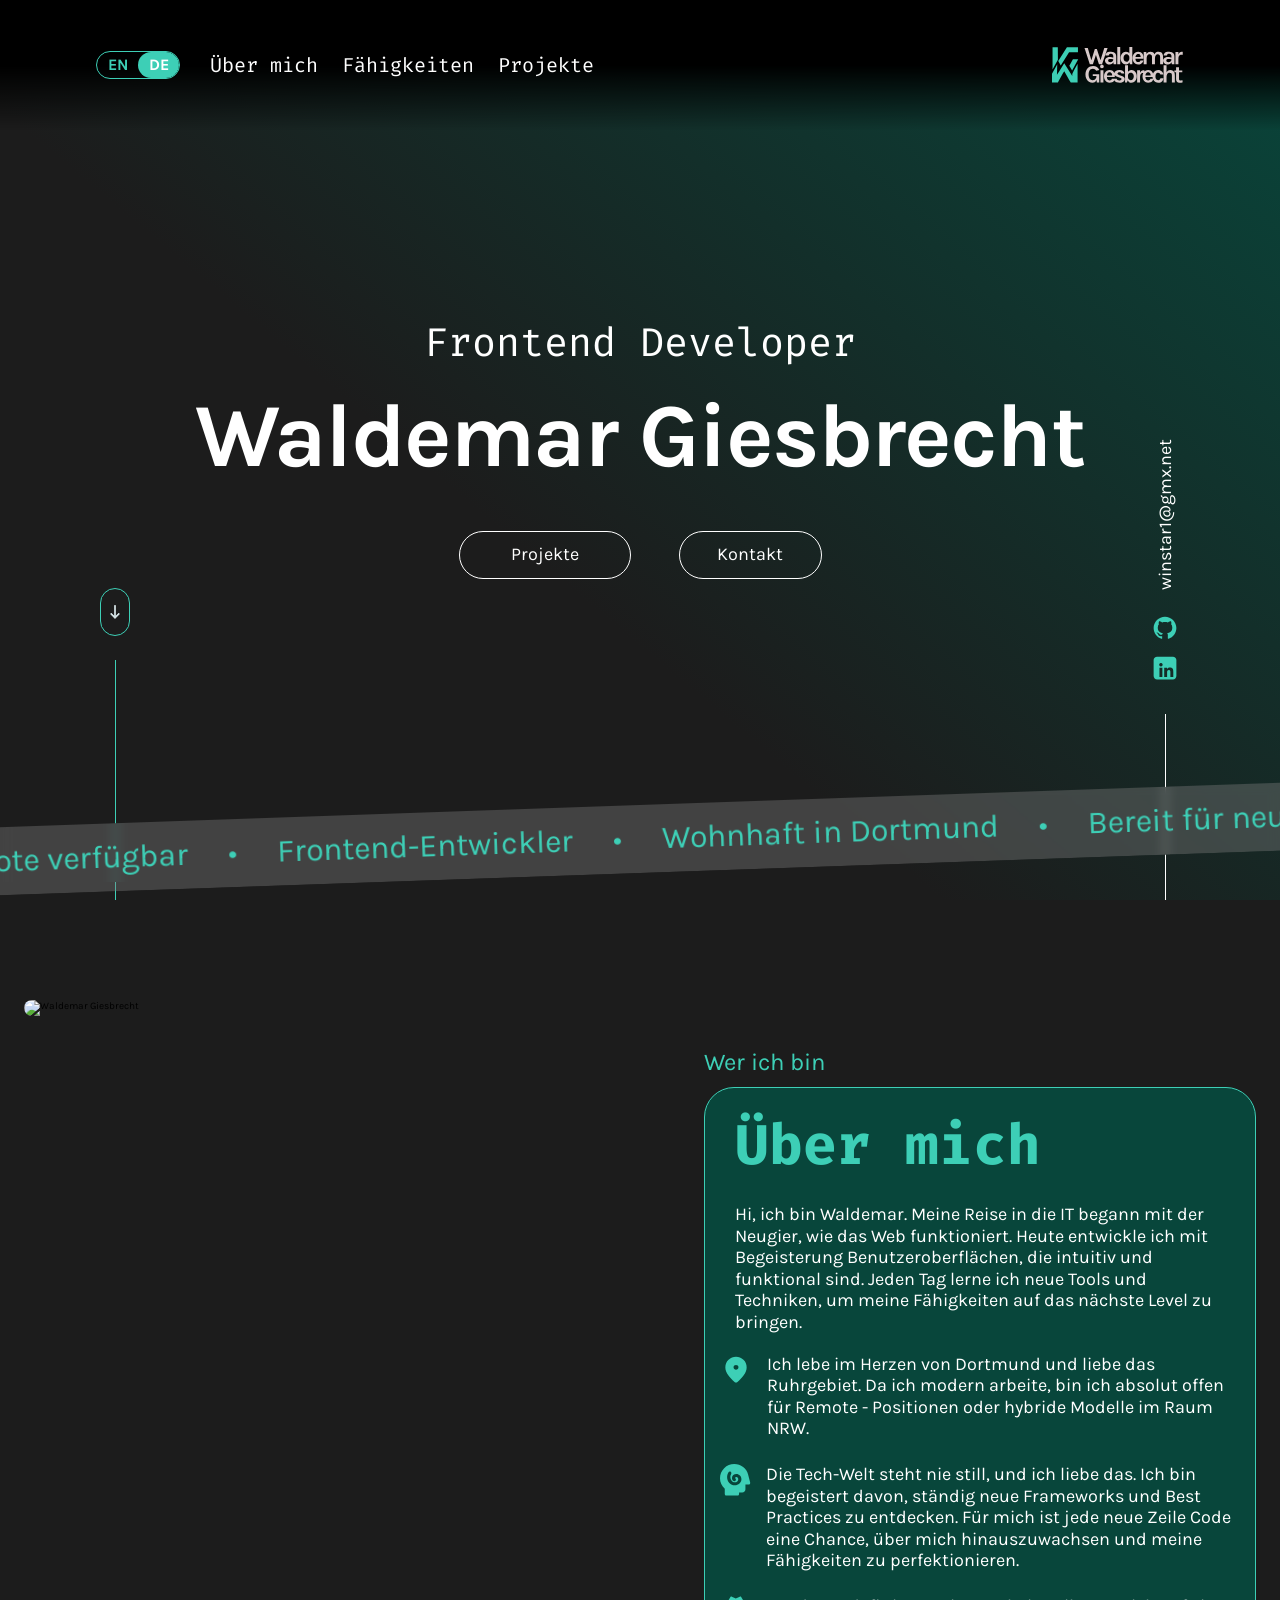
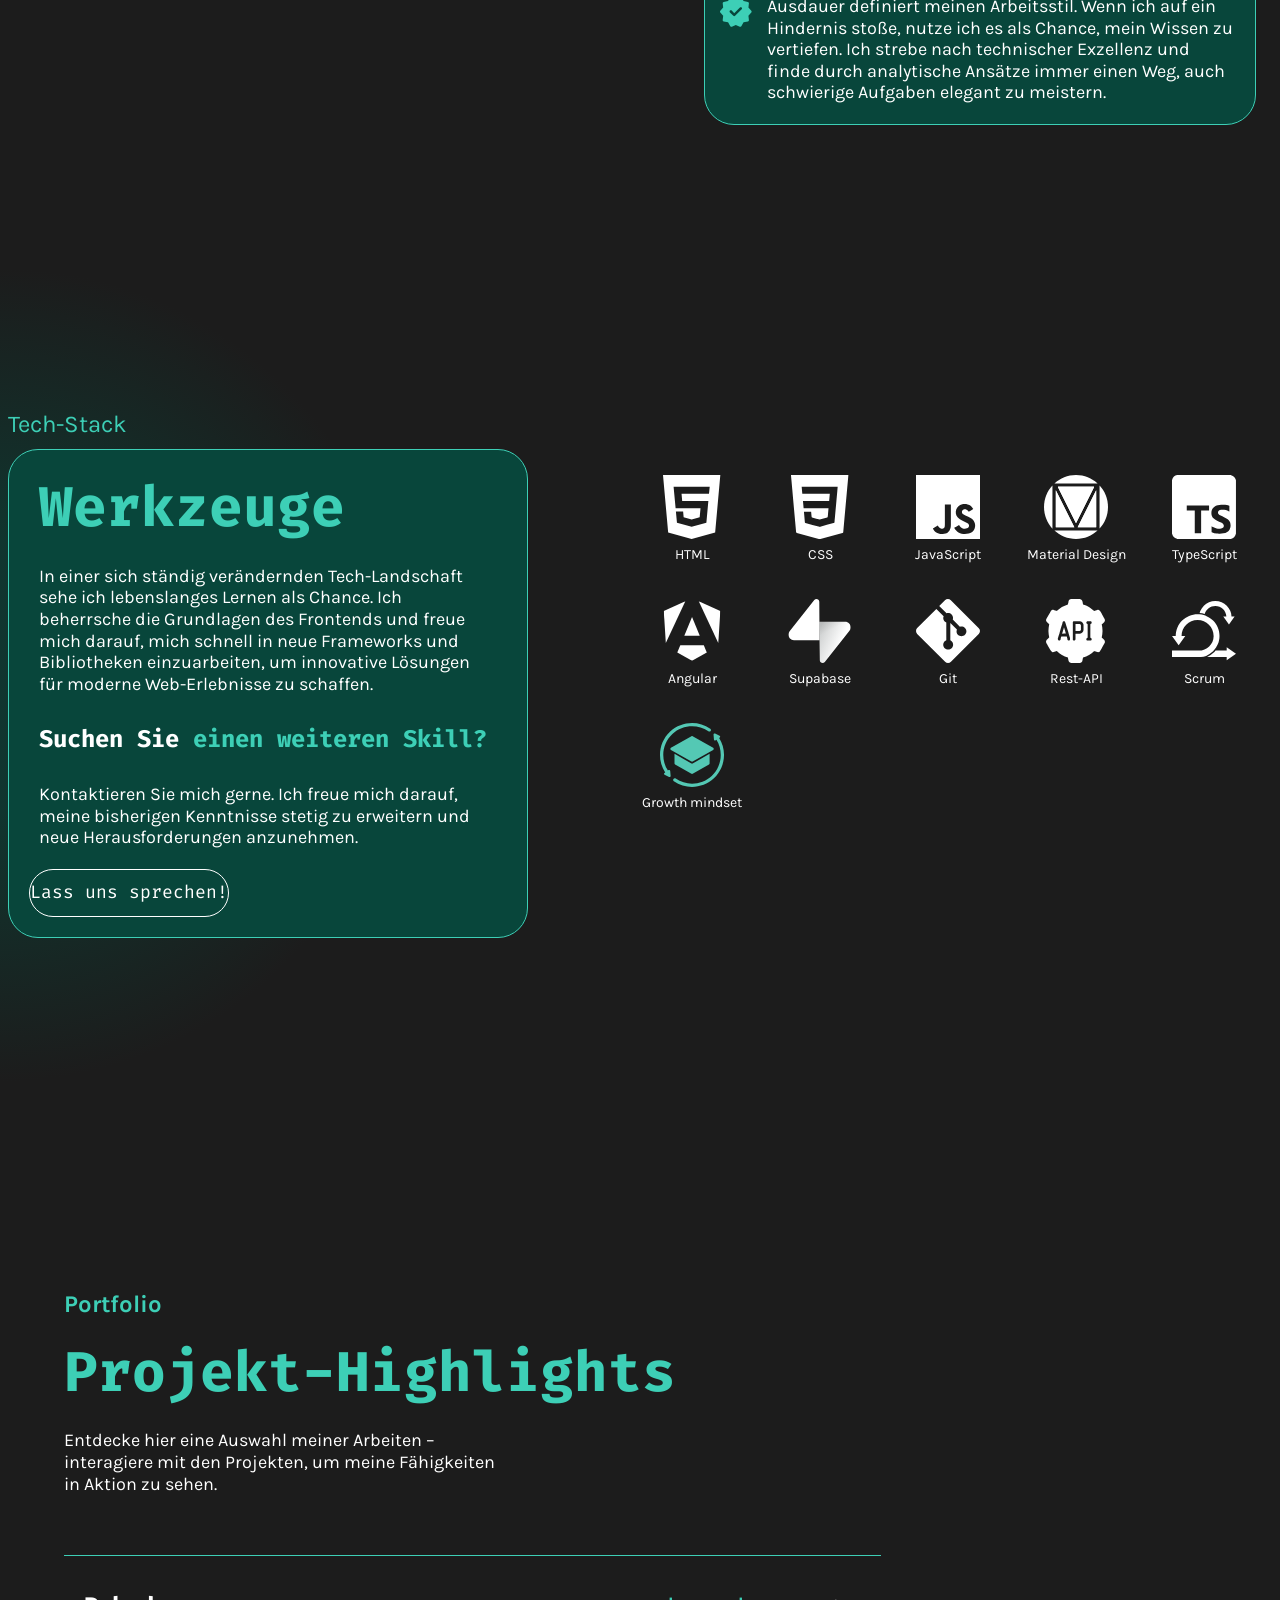
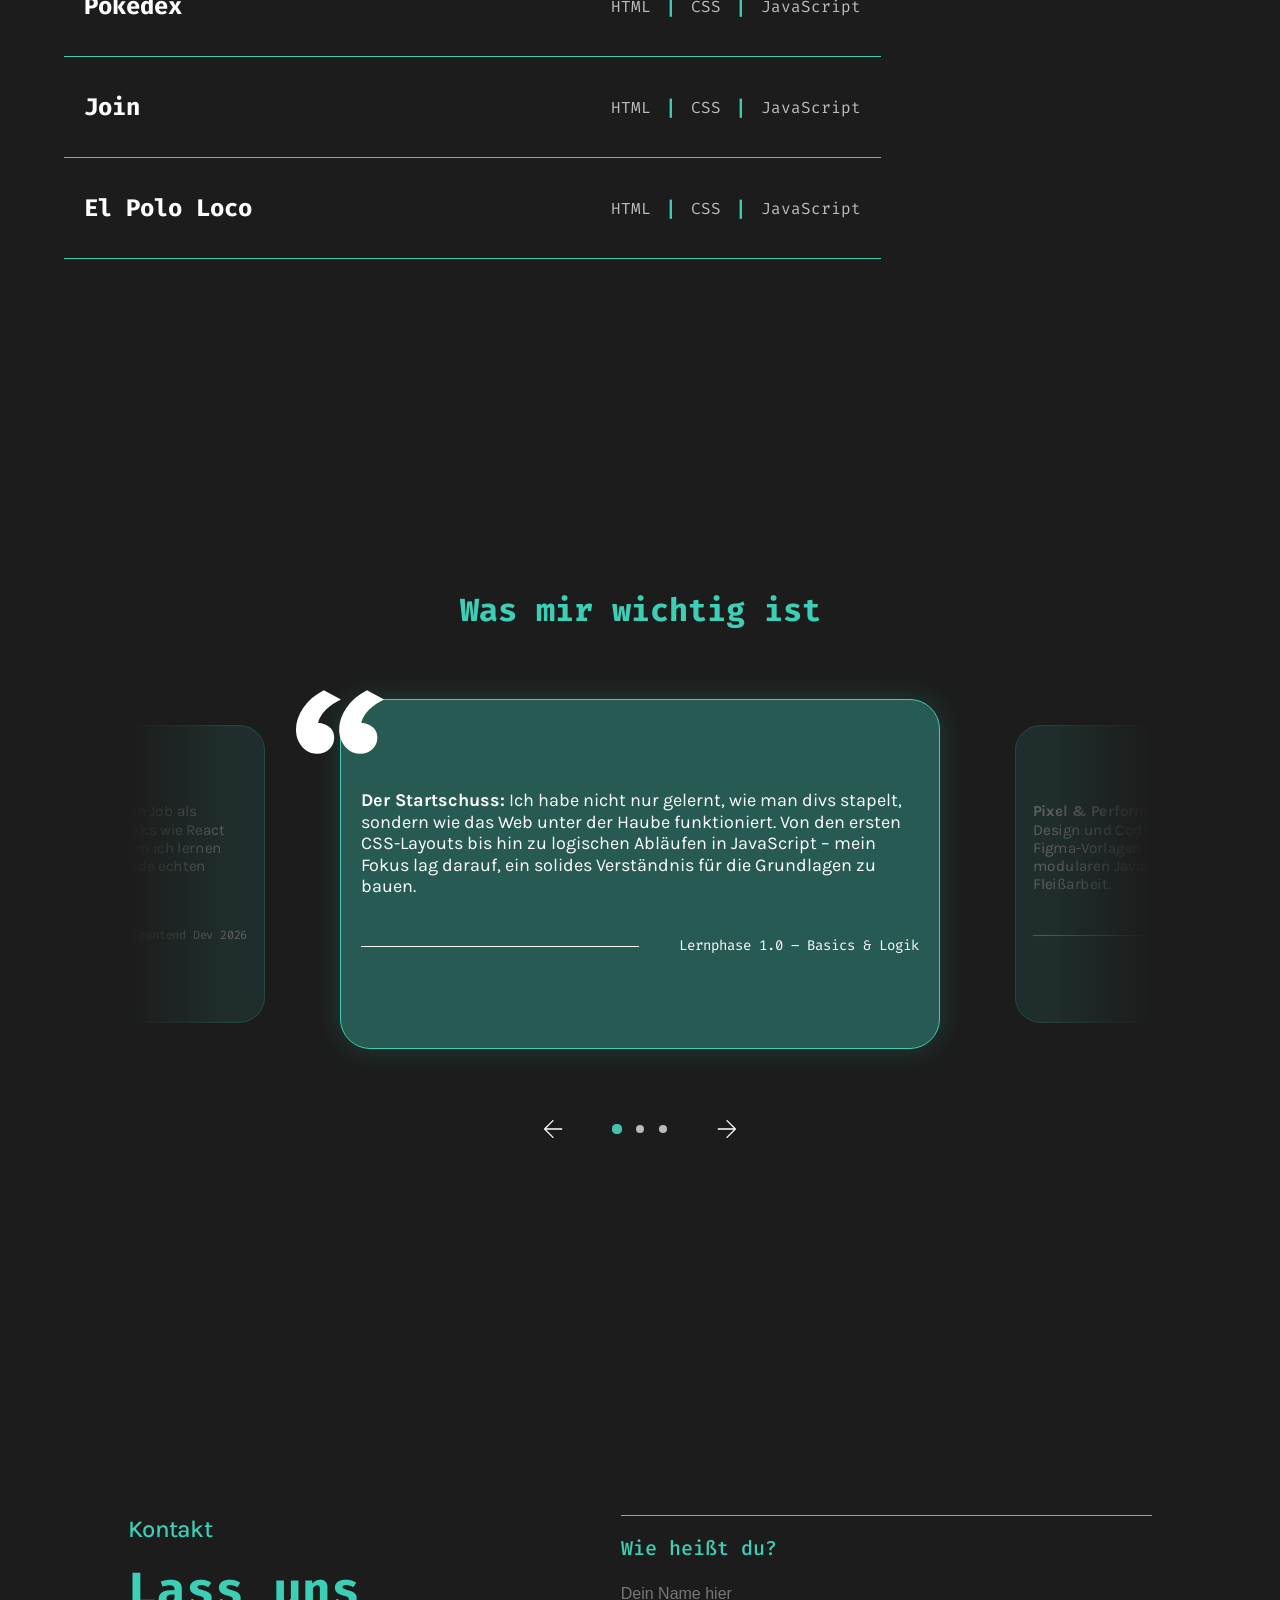
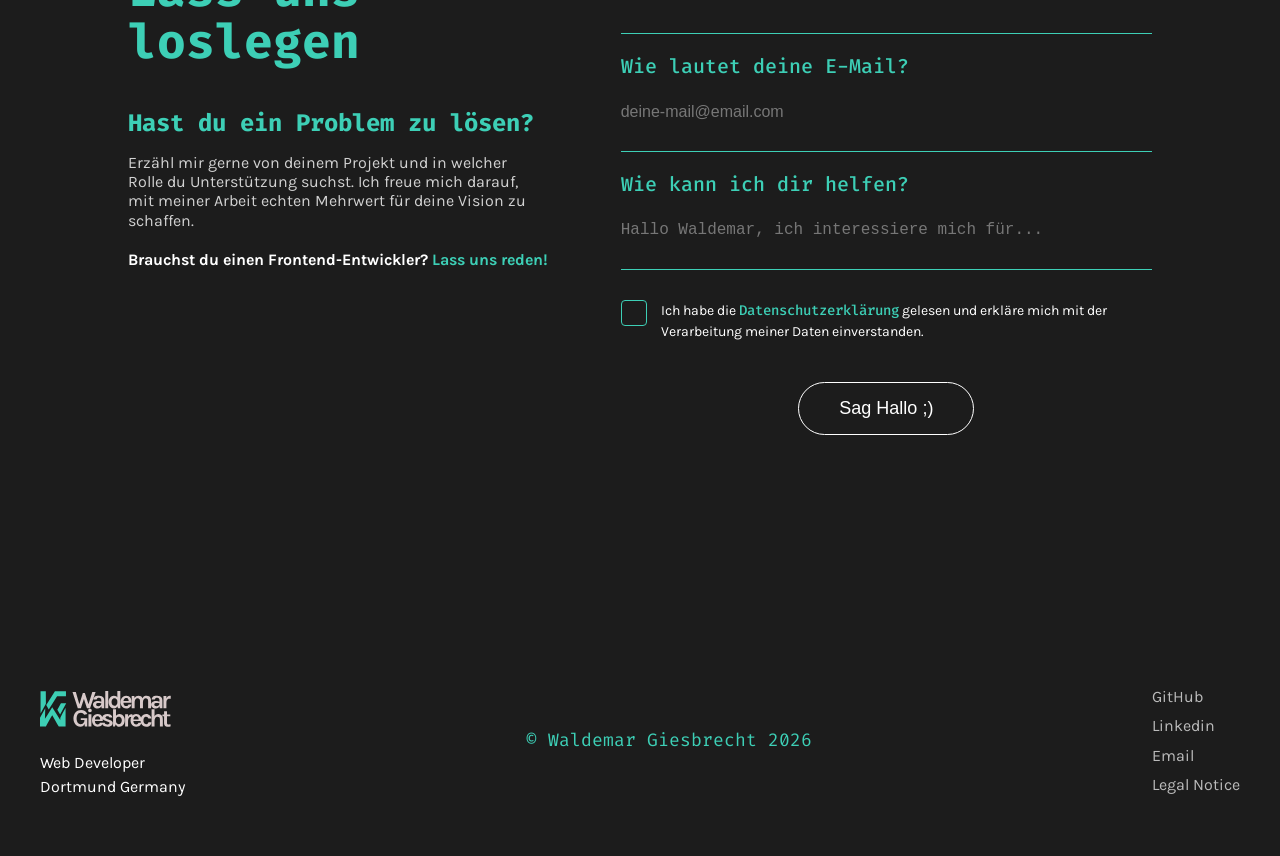
==== commit 545df19c: "upgrade 1.4" ====
--- a/index.html
+++ b/index.html
@@ -23,7 +23,7 @@
     <link rel="stylesheet" href="css/contact.style.css" />
     <link rel="stylesheet" href="css/footer.style.css" />
     <link rel="stylesheet" href="css/legal.style.css" />
-    <title>My Portfolio</title>
+    <title>Portfolio | Waldemar Giesbrecht</title>
   </head>
   <body>
     <header>
--- a/css/hero.style.css
+++ b/css/hero.style.css
@@ -244,7 +244,7 @@
 
 .billboard-track {
   position: absolute;
-  top: 90vh;
+  bottom: 3vh;
   left: 50%;
   width: 115vw;
   height: 68px;
@@ -302,13 +302,7 @@
   .hero-section {
     padding: 60px 20px;
   }
-  .hero {
-    gap: 8px;
-    margin-bottom: 60px;
-  }
-  .billboard-track {
-    top: 88vh;
-  }
+
   .hero-section .hero-name h1 {
     font-size: 8rem;
   }
@@ -353,8 +347,17 @@
 }
 
 @media (max-width: 768px) {
+  .hero {
+    gap: 20px;
+    margin-bottom: 20px;
+  }
+
   .hero-section .hero-name h1 {
     font-size: 7rem;
+  }
+
+  .hero-text {
+    font-size: 2.4rem;
   }
 
   .header-content {
@@ -379,6 +382,8 @@
     transition: transform 0.1s ease;
   }
 
+  
+
   .hero-links a {
     transition:
       transform 0.1s ease,
@@ -392,18 +397,36 @@
 
   .side-left {
     left: 20px;
+    height: auto;
+    max-height: 40vh;
   }
 
   .side-right {
     right: 20px;
+    height: auto;
+    max-height: 40vh;
+  }
+
+  .ticker-item span {
+    font-size: 2.4rem;
+  }
+
+  .ticker-inner {
+    height: 50px;
   }
 
   .billboard-track {
-    top: 91vh;
+    height: 50px;
   }
 
   .v-line-right {
-    height: 125px;
+    flex-grow: 1;
+    min-height: 50px;
+  }
+
+  .v-line-left {
+    flex-grow: 1;
+    min-height: 50px;
   }
 
   .hero-links a {
@@ -417,20 +440,21 @@
 }
 
 @media (max-width: 420px) {
+  .hero {
+    gap: 30px;
+    margin-bottom: 20px;
+  }
+
   .hero-section .hero-name h1 {
     font-size: 6.2rem;
   }
 
-  .hero-text {
-    font-size: 2.4rem;
-  }
-
   .hero-links {
-    max-width: 363px;
+    margin-bottom: inherit;
   }
 
   .v-line-right {
-    height: 110px;
+    height: 100px;
   }
 
   .v-line-left {
@@ -443,6 +467,40 @@
   }
 
   .billboard-track {
-    top: 90vh;
-  }
-}
+    margin-bottom: auto 0;
+    top: 91vh;
+  }
+}
+
+@media (max-width: 375px) {
+  .hero {
+    gap: 20px;
+    margin-bottom: 30px;
+  }
+
+  .hero-section .hero-name h1 {
+    font-size: 5rem;
+  }
+
+  .hero-text {
+    font-size: 2.4rem;
+  }
+
+  .v-line-right {
+    height: 80px;
+  }
+
+  .v-line-left {
+    height: 120px;
+  }
+
+  .side-socials {
+    height: 90px;
+    gap: 8px;
+  }
+
+  .billboard-track {
+    margin-bottom: auto 0;
+    top: 91vh;
+  }
+}
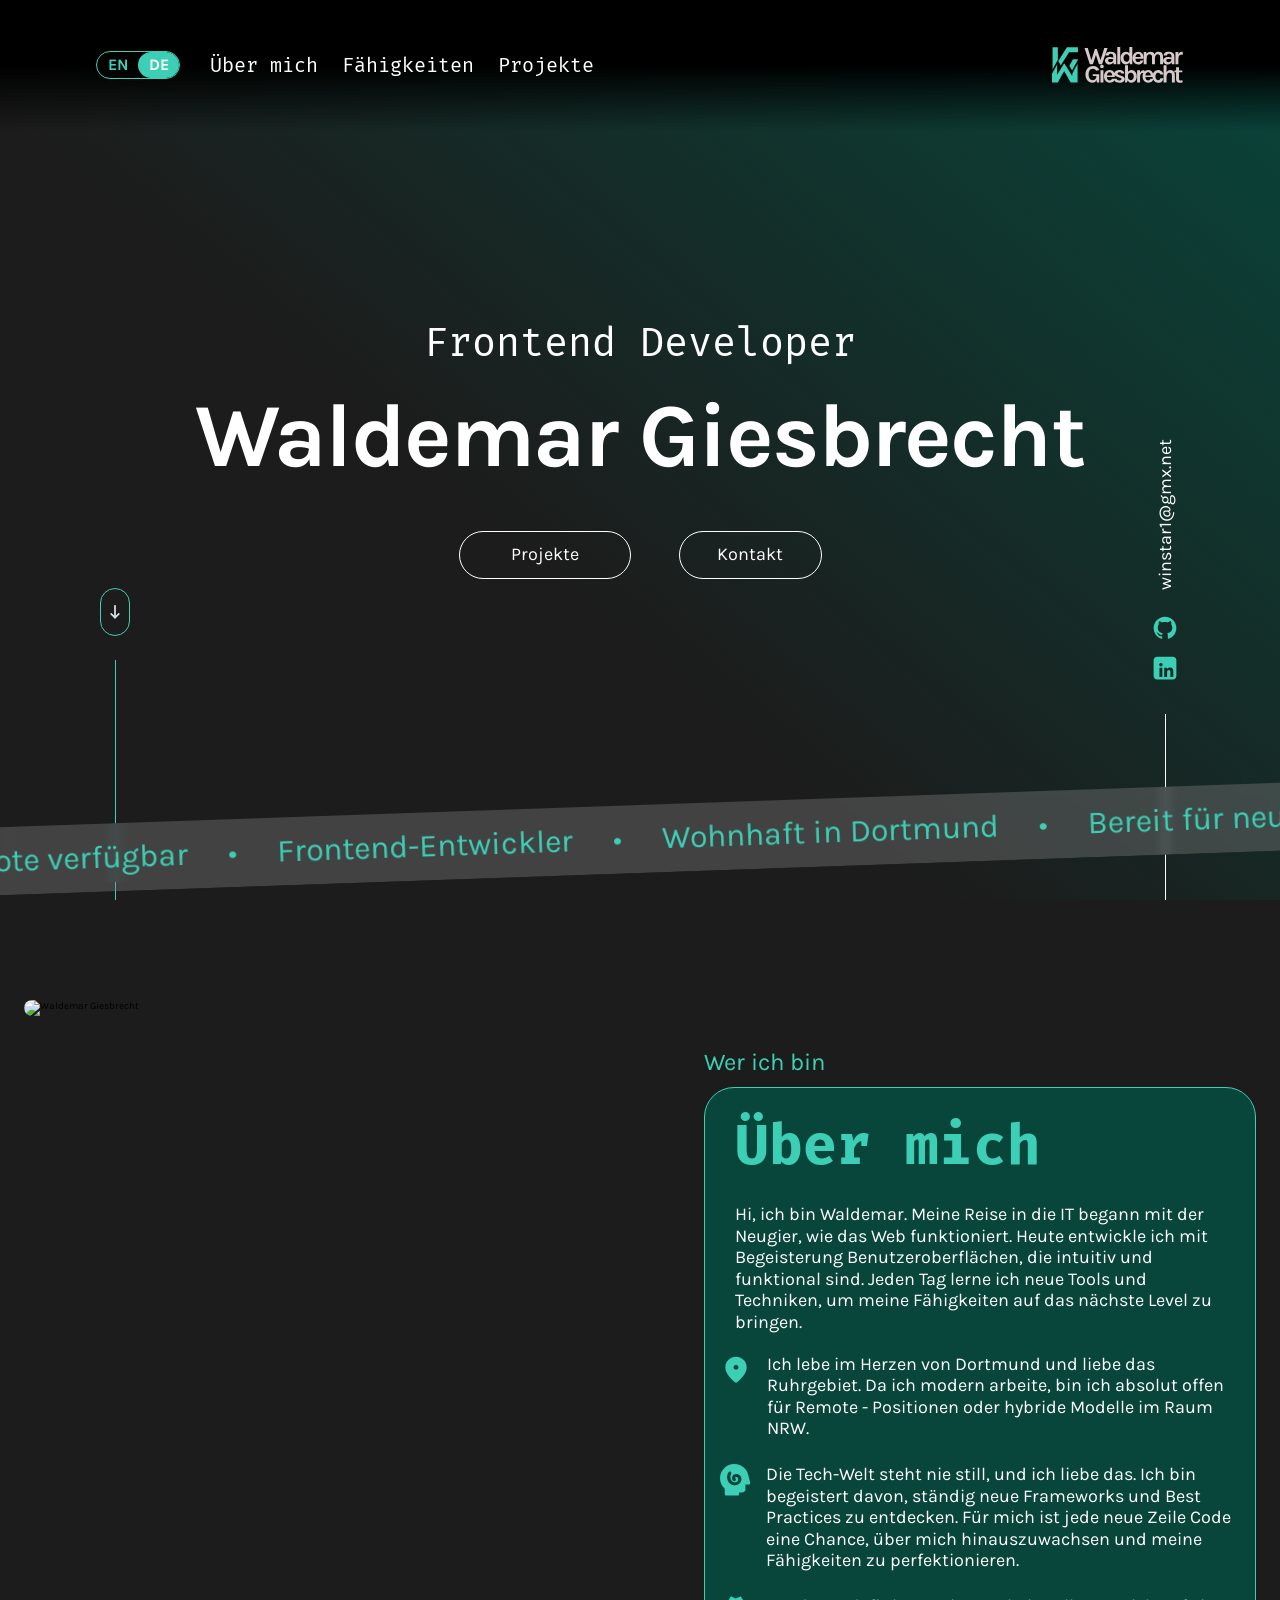
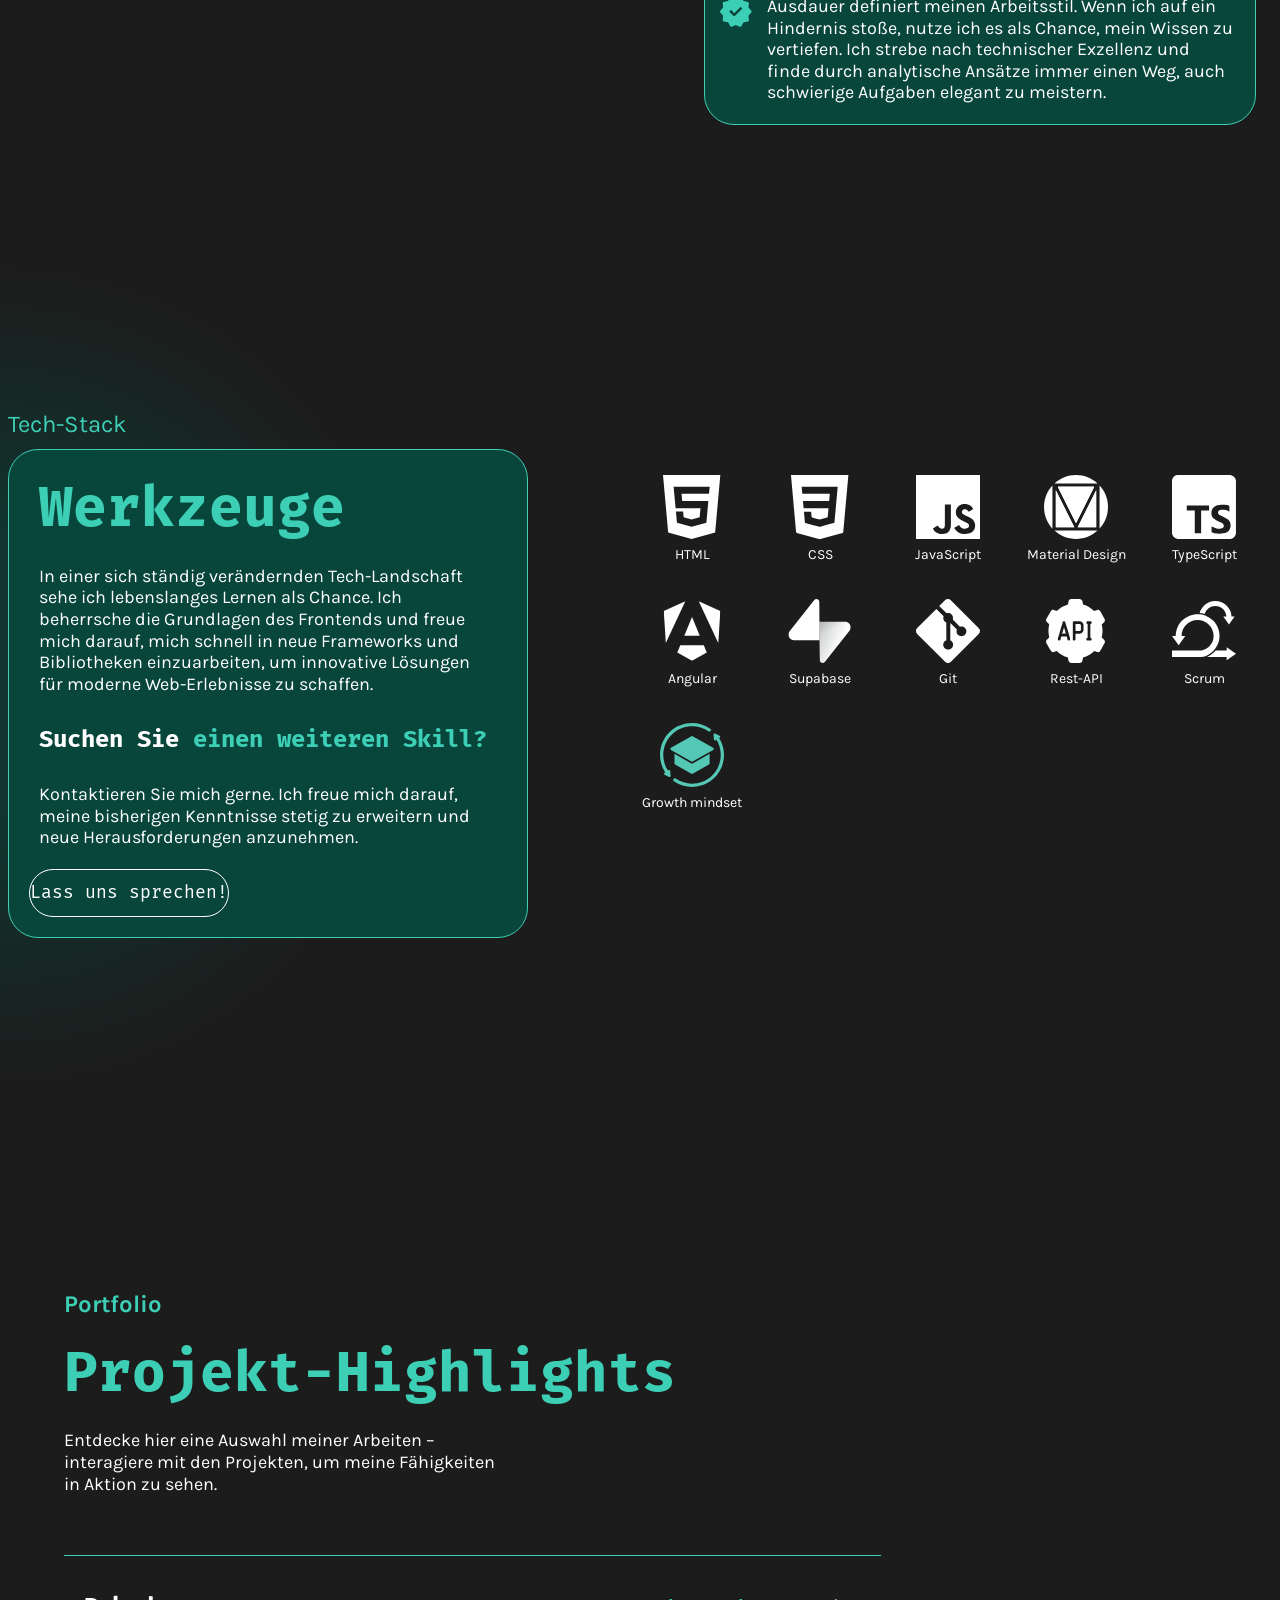
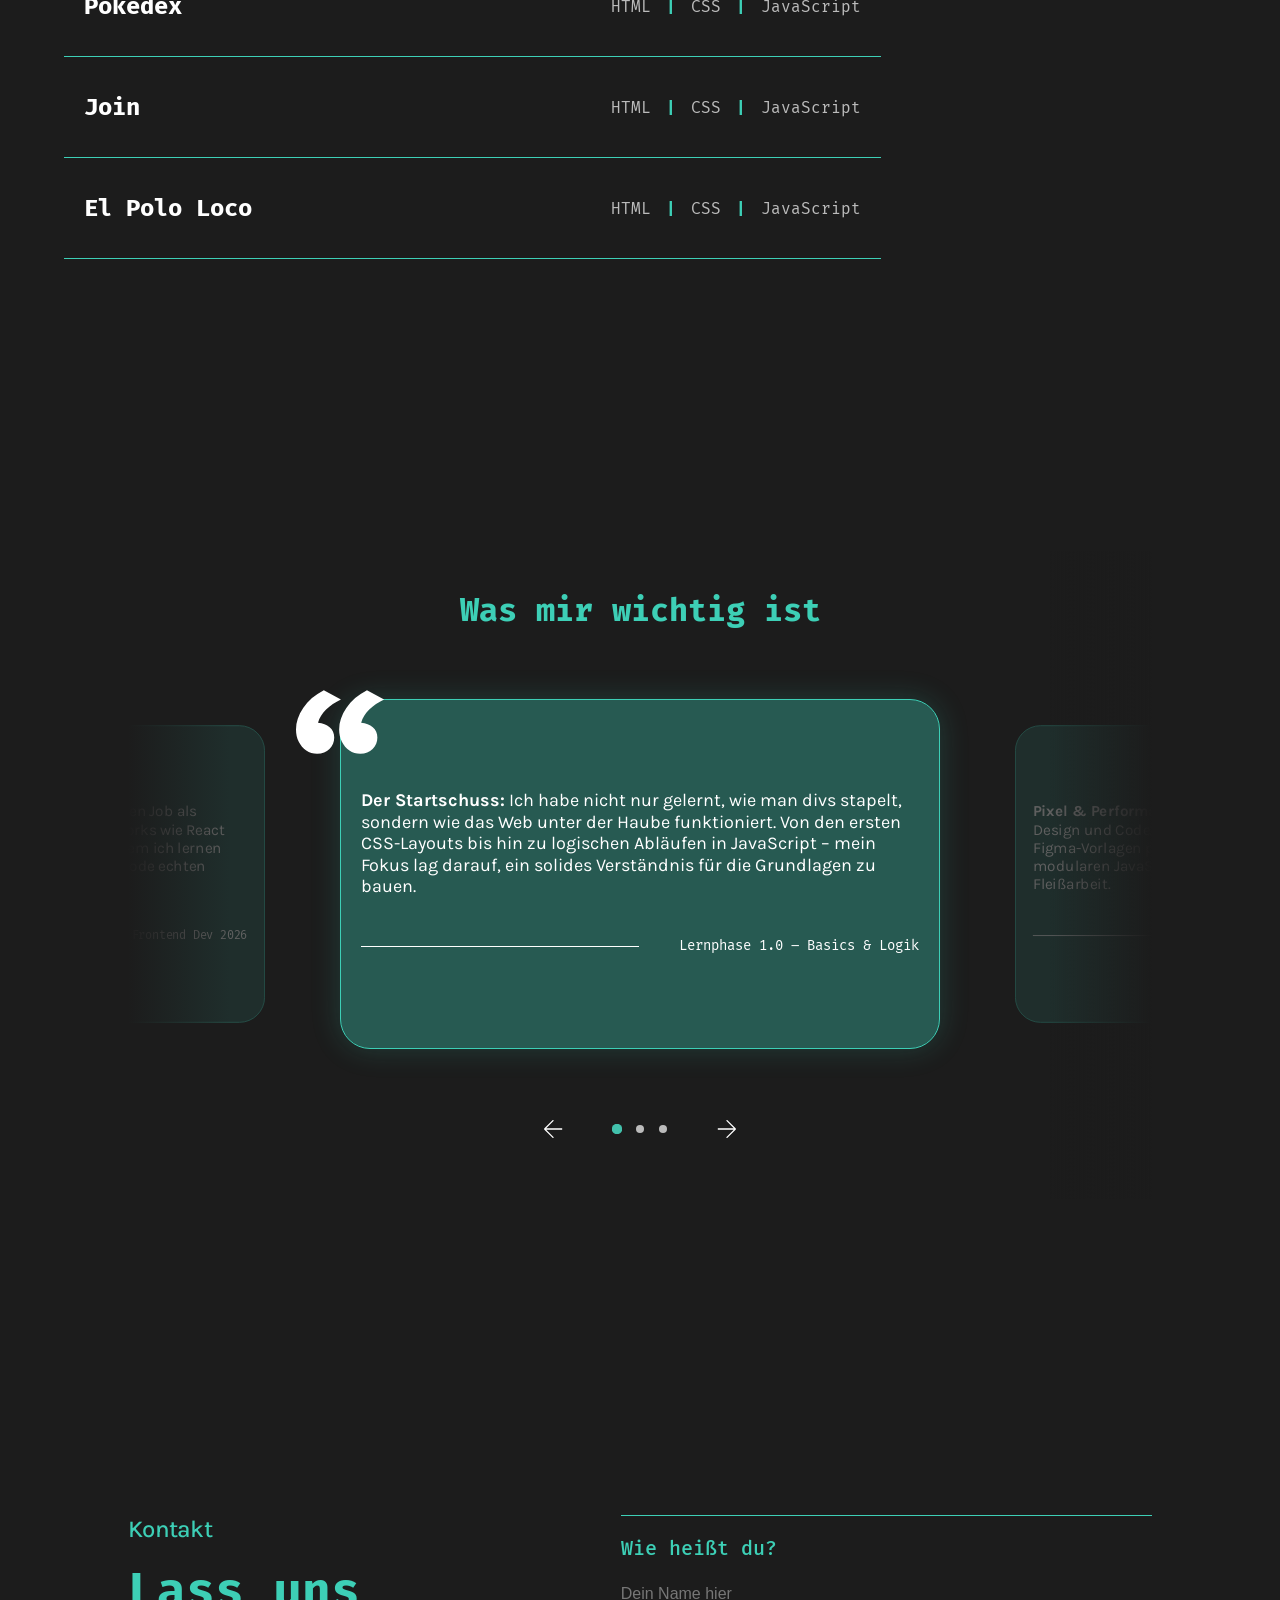
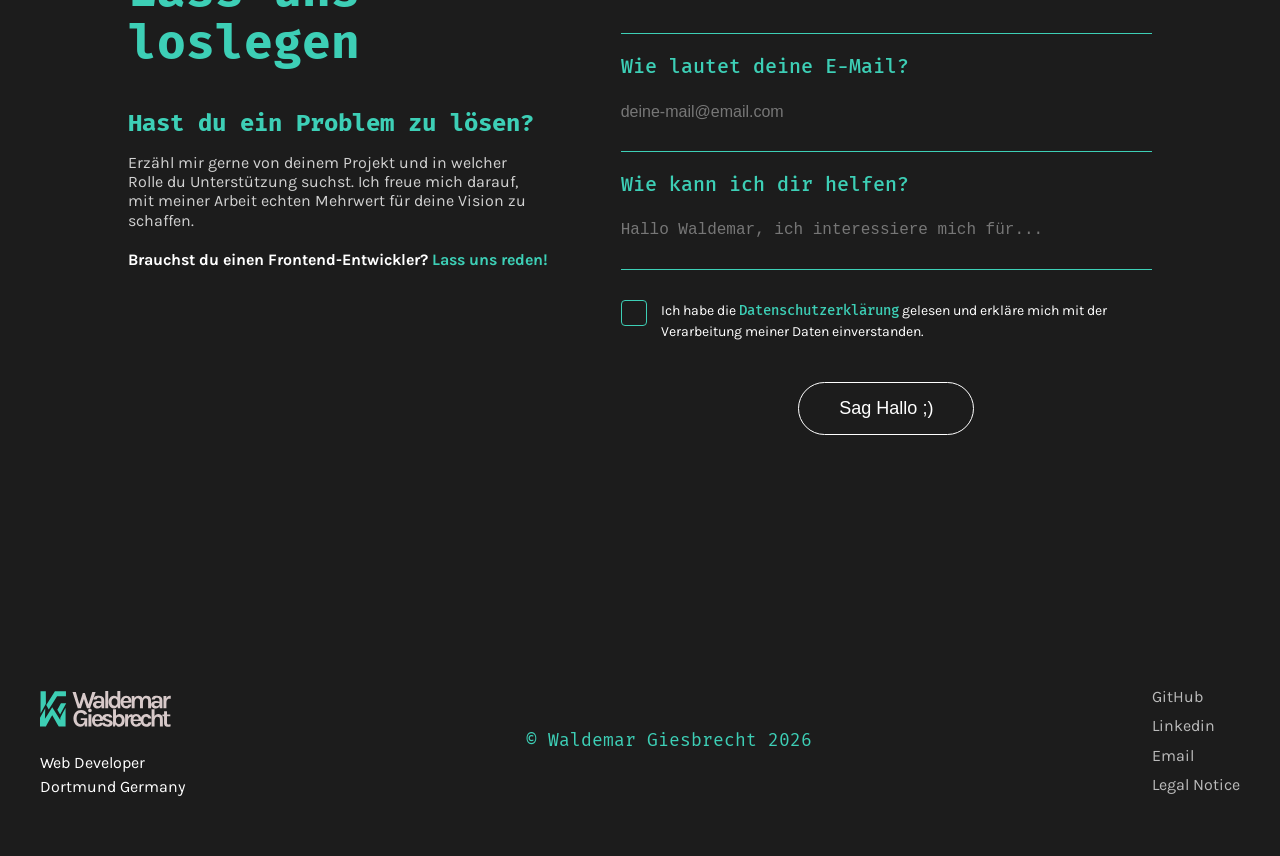
==== commit aaf7fd25: "Fonts have been locally integrated, and the legal notice and privacy policy have been updated" ====
--- a/index.html
+++ b/index.html
@@ -5,12 +5,6 @@
     <meta name="google" content="notranslate">
     <meta name="viewport" content="width=device-width, initial-scale=1, viewport-fit=cover">
     <link rel="icon" type="image/x-icon" href="icons/p-icon.png" />
-    <link rel="preconnect" href="https://fonts.googleapis.com" />
-    <link rel="preconnect" href="https://fonts.gstatic.com" crossorigin />
-    <link
-      href="https://fonts.googleapis.com/css2?family=Fira+Code:wght@300..700&family=Karla:ital,wght@0,200..800;1,200..800&display=swap"
-      rel="stylesheet"
-    />
 
     <link rel="stylesheet" href="css/style.css" />
     <link rel="stylesheet" href="css/hero.style.css" />
--- a/css/style.css
+++ b/css/style.css
@@ -1,3 +1,52 @@
+
+@font-face {
+  font-family: 'Fira Code';
+  font-style: normal;
+  font-weight: 400;
+  font-display: swap;
+  src: url('../fonts/fira-mono-v16-latin-regular.woff2') format('woff2'); 
+}
+
+@font-face {
+  font-family: 'Fira Code';
+  font-style: normal;
+  font-weight: 500;
+  font-display: swap;
+  src: url('../fonts/fira-mono-v16-latin-500.woff2') format('woff2'); 
+}
+
+@font-face {
+  font-family: 'Fira Code';
+  font-style: normal;
+  font-weight: 700;
+  font-display: swap;
+  src: url('../fonts/fira-mono-v16-latin-700.woff2') format('woff2'); 
+}
+
+@font-face {
+  font-family: 'Karla';
+  font-style: normal;
+  font-weight: 400;
+  font-display: swap;
+  src: url('../fonts/karla-v33-latin-regular.woff2') format('woff2'); 
+}
+
+@font-face {
+  font-family: 'Karla';
+  font-style: normal;
+  font-weight: 500;
+  font-display: swap;
+  src: url('../fonts/karla-v33-latin-500.woff2') format('woff2'); 
+}
+
+@font-face {
+  font-family: 'Karla';
+  font-style: bold;
+  font-weight: 700;
+  font-display: swap;
+  src: url('../fonts/karla-v33-latin-700.woff2') format('woff2'); 
+}
+
 * {
   margin: 0;
   padding: 0;
--- a/css/legal.style.css
+++ b/css/legal.style.css
@@ -13,6 +13,8 @@
 .legal-content {
   max-width: 80%;
   margin: 0 auto;
+  overflow-wrap: break-word;
+  word-break: break-word;
 }
 
 .legal-title {
@@ -49,6 +51,17 @@
   font-size: 1.6rem;
   line-height: 1.2;
   color: #3dcfb6;
+}
+
+.legal-content a {
+  color: #3dcfb6; /* deine Akzentfarbe */
+  text-decoration: underline;
+  text-underline-offset: 3px; /* moderner Abstand */
+  text-decoration-thickness: 1px;
+}
+
+.legal-content a:hover {
+  opacity: 0.75;
 }
 
 .legal-section .highlight {
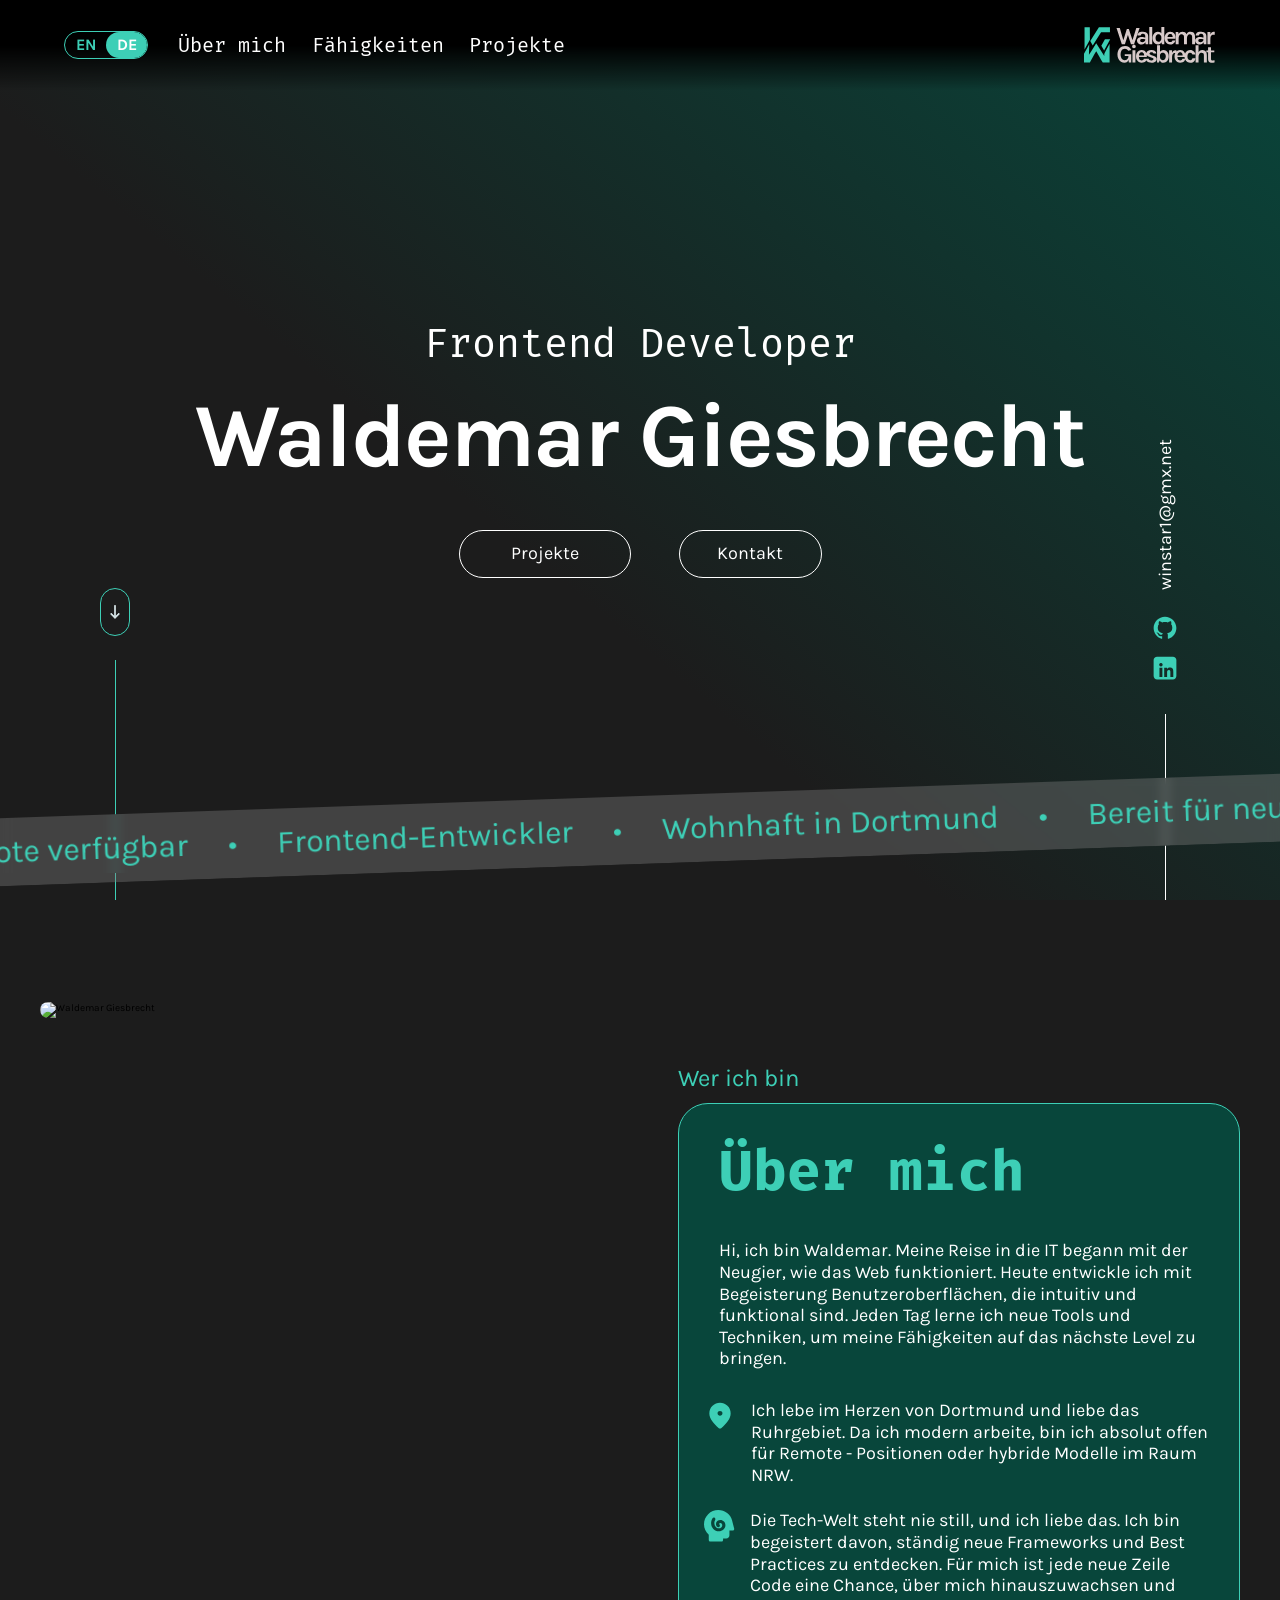
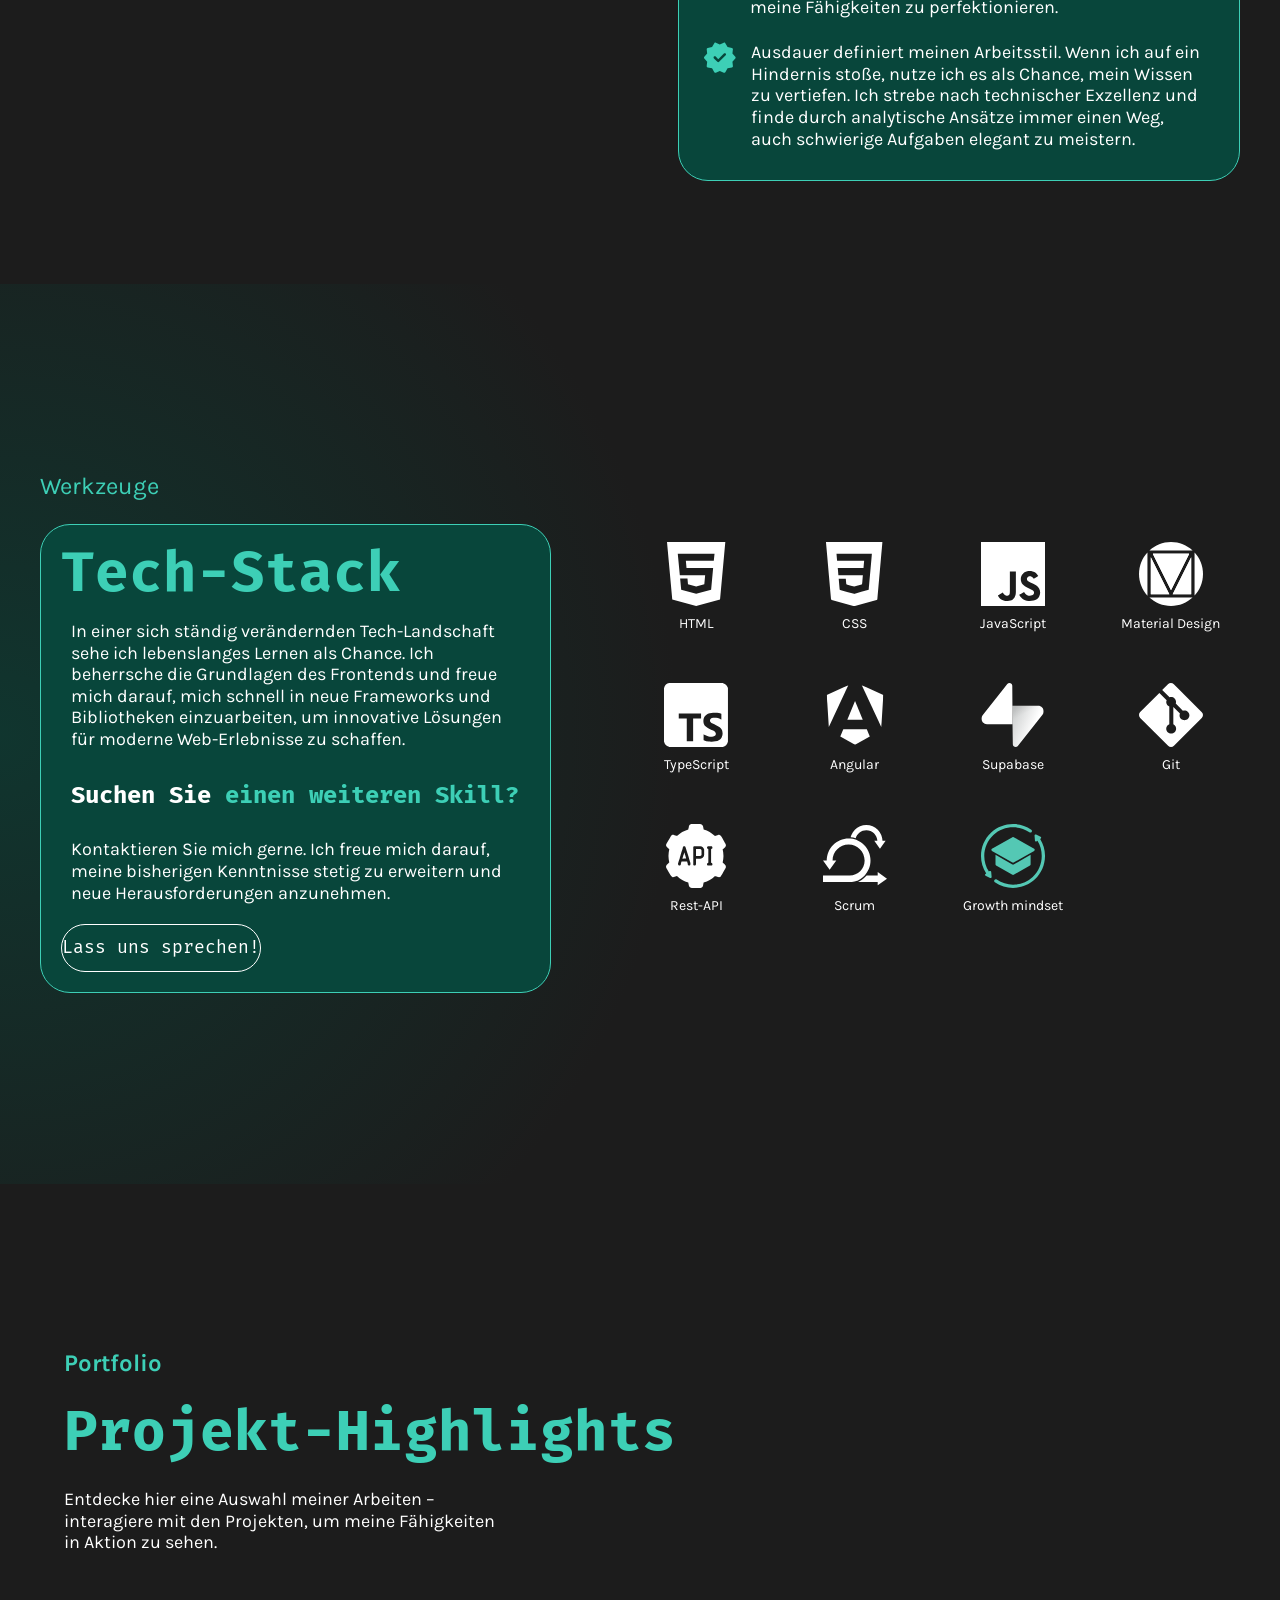
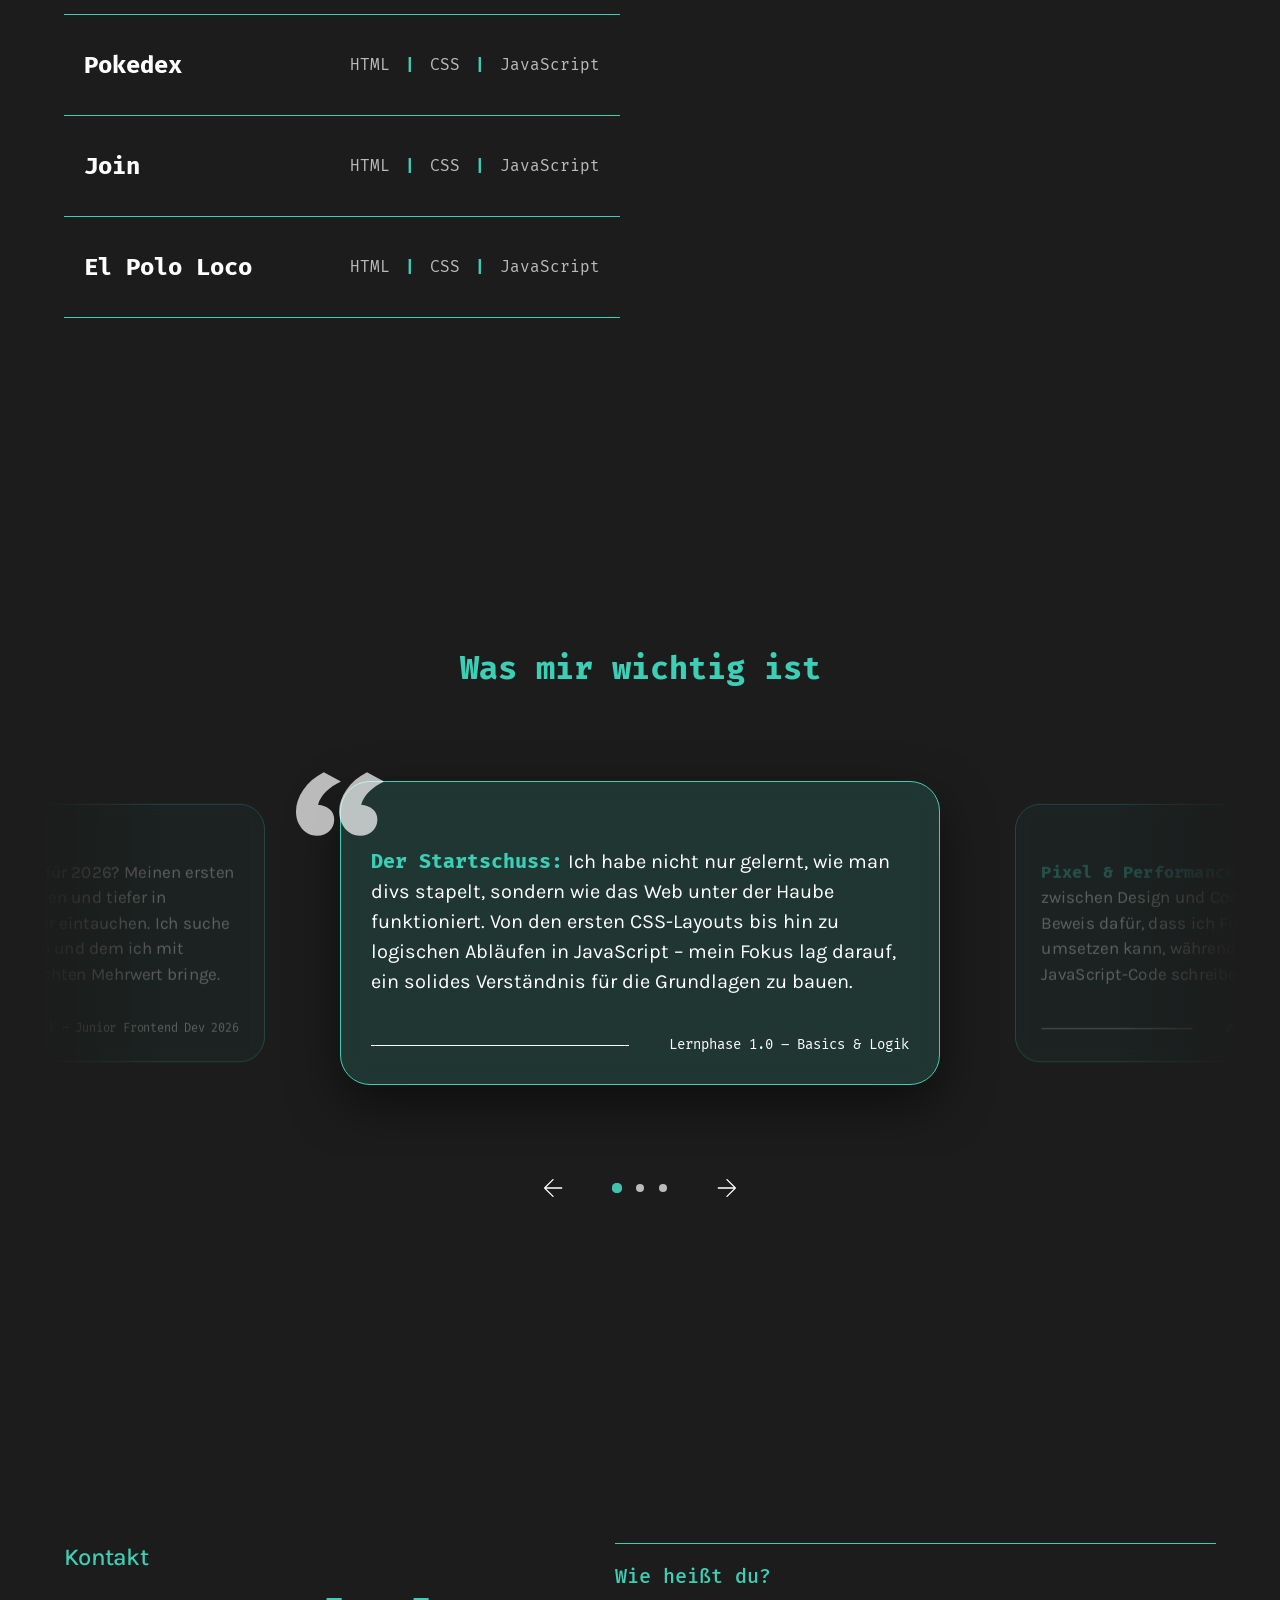
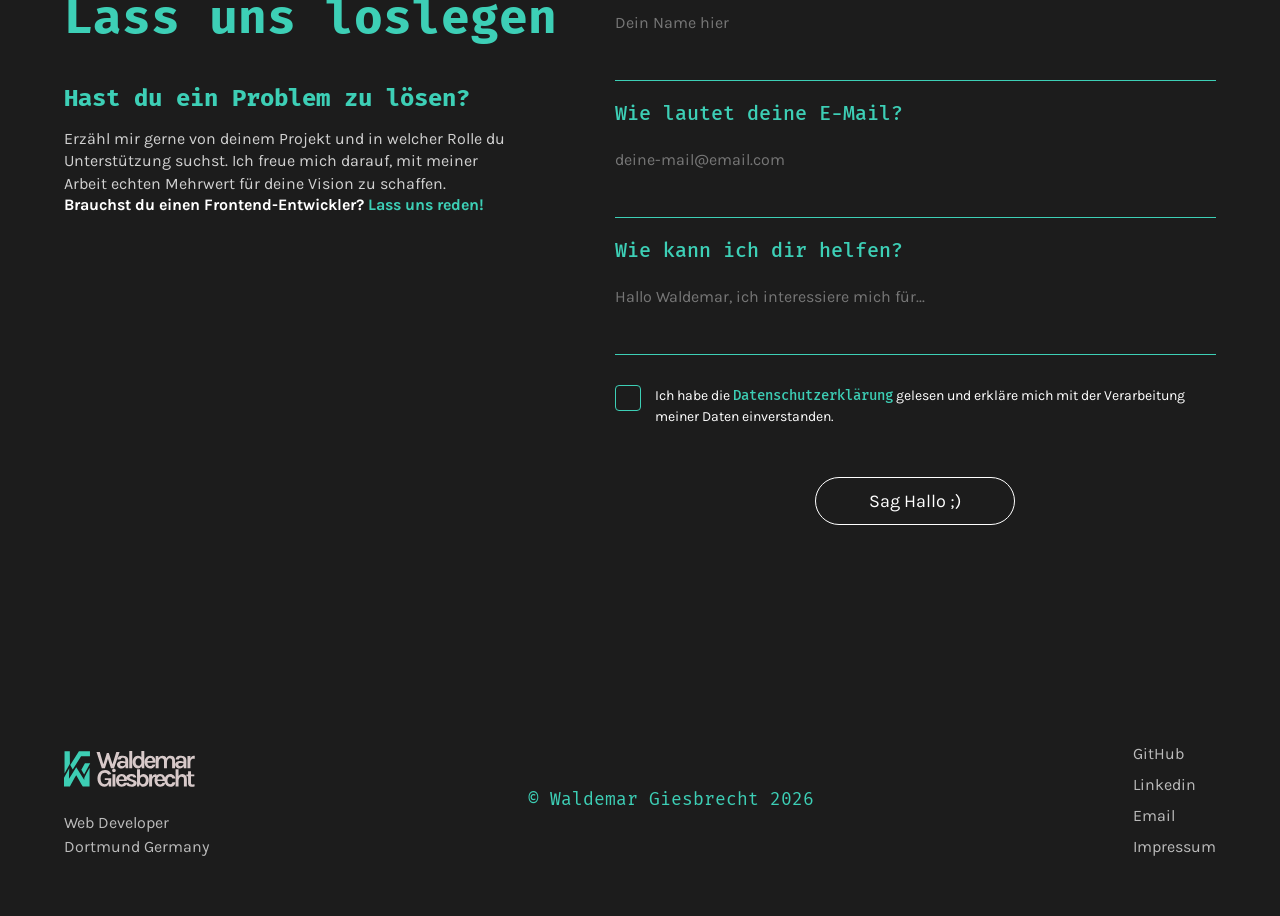
==== commit 887e72bb: "Title changed" ====
--- a/index.html
+++ b/index.html
@@ -4,7 +4,7 @@
     <meta charset="UTF-8" />
     <meta name="google" content="notranslate">
     <meta name="viewport" content="width=device-width, initial-scale=1, viewport-fit=cover">
-    <link rel="icon" type="image/x-icon" href="icons/p-icon.png" />
+    <link rel="icon" type="image/x-icon" href="img/p-icon.png" />
 
     <link rel="stylesheet" href="css/style.css" />
     <link rel="stylesheet" href="css/hero.style.css" />
@@ -17,7 +17,7 @@
     <link rel="stylesheet" href="css/contact.style.css" />
     <link rel="stylesheet" href="css/footer.style.css" />
     <link rel="stylesheet" href="css/legal.style.css" />
-    <title>Portfolio | Waldemar Giesbrecht</title>
+    <title>Waldemar Giesbrecht | Frontend Developer</title>
   </head>
   <body>
     <header>
@@ -28,17 +28,17 @@
       </div>
       <div class="logo-container">
         <img
-          src="icons/logo_1.svg"
+          src="assets/logo_1.svg"
           alt="Waldemar Giesbrecht Logo (Full)"
           class="logo-image logo-solid"
         />
 
         <img
-          src="icons/logo_2.svg"
+          src="assets/logo_2.svg"
           alt="Waldemar Giesbrecht Logo (Outline)"
           class="logo-image logo-outline"
         />
-        <img src="icons/p-icon.png" alt="WG Logo" class="logo-mobile" />
+        <img src="img/p-icon.png" alt="WG Logo" class="logo-mobile" />
       </div>
       <div class="burger-container">
         <button class="burger-menu" id="burger-btn" aria-label="Menü öffnen">
--- a/css/style.css
+++ b/css/style.css
@@ -1,50 +1,49 @@
-
-@font-face {
-  font-family: 'Fira Code';
+@font-face {
+  font-family: "Fira Code";
   font-style: normal;
   font-weight: 400;
   font-display: swap;
-  src: url('../fonts/fira-mono-v16-latin-regular.woff2') format('woff2'); 
-}
-
-@font-face {
-  font-family: 'Fira Code';
+  src: url("../fonts/fira-mono-v16-latin-regular.woff2") format("woff2");
+}
+
+@font-face {
+  font-family: "Fira Code";
   font-style: normal;
   font-weight: 500;
   font-display: swap;
-  src: url('../fonts/fira-mono-v16-latin-500.woff2') format('woff2'); 
-}
-
-@font-face {
-  font-family: 'Fira Code';
+  src: url("../fonts/fira-mono-v16-latin-500.woff2") format("woff2");
+}
+
+@font-face {
+  font-family: "Fira Code";
   font-style: normal;
   font-weight: 700;
   font-display: swap;
-  src: url('../fonts/fira-mono-v16-latin-700.woff2') format('woff2'); 
-}
-
-@font-face {
-  font-family: 'Karla';
+  src: url("../fonts/fira-mono-v16-latin-700.woff2") format("woff2");
+}
+
+@font-face {
+  font-family: "Karla";
   font-style: normal;
   font-weight: 400;
   font-display: swap;
-  src: url('../fonts/karla-v33-latin-regular.woff2') format('woff2'); 
-}
-
-@font-face {
-  font-family: 'Karla';
+  src: url("../fonts/karla-v33-latin-regular.woff2") format("woff2");
+}
+
+@font-face {
+  font-family: "Karla";
   font-style: normal;
   font-weight: 500;
   font-display: swap;
-  src: url('../fonts/karla-v33-latin-500.woff2') format('woff2'); 
-}
-
-@font-face {
-  font-family: 'Karla';
+  src: url("../fonts/karla-v33-latin-500.woff2") format("woff2");
+}
+
+@font-face {
+  font-family: "Karla";
   font-style: bold;
   font-weight: 700;
   font-display: swap;
-  src: url('../fonts/karla-v33-latin-700.woff2') format('woff2'); 
+  src: url("../fonts/karla-v33-latin-700.woff2") format("woff2");
 }
 
 * {
@@ -57,17 +56,21 @@
 html {
   scroll-behavior: smooth;
   font-size: 62.5%;
+  overflow-x: hidden;
 }
 
 :root {
   --font-main: "Karla", sans-serif;
   --font-code: "Fira Code", monospace;
+  --main-container-width: 1200px;
+  --container-gutter: 5%;
 }
 
 body {
   font-family: var(--font-main);
   overflow-x: hidden;
   width: 100%;
+  overflow-x: hidden;
 }
 
 header {
@@ -75,7 +78,7 @@
   top: 0;
   left: 0;
   width: 100%;
-  height: 130px;
+  height: clamp(80px, 10vh, 110px);
   display: flex;
   justify-content: space-between;
   align-items: center;
@@ -85,8 +88,8 @@
     #000000 50%,
     rgba(0, 0, 0, 0) 100%
   );
-  z-index: 40;
-  padding: 0 96px;
+  z-index: 100;
+  padding: 0 5%;
 }
 
 .header-content {
@@ -143,7 +146,7 @@
 
 .nav {
   display: flex;
-  gap: 24px;
+  gap: clamp(15px, 2vw, 30px);
 }
 
 .nav a {
@@ -196,6 +199,29 @@
 
 .burger-menu {
   display: none;
+}
+
+.section-base {
+  width: 100%;
+  min-height: 100vh;
+  display: flex;
+  justify-content: center;
+  align-items: center;
+  padding: clamp(60px, 8vw, 120px) 20px;
+  box-sizing: border-box;
+}
+
+.section-container {
+  width: 100%;
+  max-width: var(--main-container-width);
+  margin: 0 auto;
+}
+
+.two-col-grid {
+  display: grid;
+  grid-template-columns: 1fr 1.2fr;
+  gap: clamp(40px, 6vw, 112px);
+  align-items: center;
 }
 
 @media (hover: hover) {
@@ -261,6 +287,14 @@
     width: 35px;
     height: 48px;
     display: flex;
+  }
+
+  .burger-menu:active {
+    transform: scale(0.95);
+    opacity: 0.7;
+    transition:
+      transform 0.1s ease,
+      opacity 0.1s ease;
   }
 
   .burger-menu {
@@ -363,4 +397,9 @@
     justify-content: center;
     width: 100%;
   }
-}
+
+  .two-col-grid {
+    grid-template-columns: 1fr;
+    gap: 40px;
+  }
+}
--- a/css/hero.style.css
+++ b/css/hero.style.css
@@ -14,23 +14,22 @@
 
 .hero {
   width: 100%;
-  height: 258px;
   display: flex;
   flex-direction: column;
   align-items: center;
-  gap: 12px;
+  gap: 20px;
   text-align: center;
   justify-content: space-between;
 }
 
-.hero-text {
+.hero-text p {
   width: 100%;
   max-width: 432px;
   height: 40px;
   color: #ffffff;
   font-family: var(--font-code);
   font-weight: 400;
-  font-size: 4rem;
+  font-size: clamp(1.8rem, 4vw, 4rem);
   line-height: 1.1;
   letter-spacing: 0%;
   margin: 0;
@@ -50,10 +49,10 @@
   color: #ffffff;
   font-family: var(--font-main);
   font-weight: 700;
-  font-size: 12.8rem;
+  font-size: clamp(4rem, 10vw, 12.8rem);
   line-height: 1;
   letter-spacing: -0.02em;
-  margin-top: -40px;
+  margin-top: 0;
 }
 
 .hero-links {
@@ -94,8 +93,7 @@
   height: 100%;
   display: flex;
   gap: 100px;
-  transform: translateX(0);
-  transition: transform 0.8s ease-in-out;
+  animation: marquee-loop 3s linear infinite;
 }
 
 .scroll-track span {
@@ -244,7 +242,7 @@
 
 .billboard-track {
   position: absolute;
-  bottom: 3vh;
+  bottom: 4vh;
   left: 50%;
   width: 115vw;
   height: 68px;
@@ -309,10 +307,6 @@
 }
 
 @media (hover: hover) {
-  .hero-links a:hover .scroll-track {
-    animation: marquee-loop 3s linear infinite;
-  }
-
   .hero-links a:hover {
     border-color: #3dcfb6;
     color: #3dcfb6;
@@ -379,10 +373,10 @@
   .side-socials a:active {
     transform: scale(0.95);
     opacity: 0.7;
-    transition: transform 0.1s ease;
-  }
-
-  
+    transition:
+      transform 0.1s ease,
+      opacity 0.1s ease;
+  }
 
   .hero-links a {
     transition:
@@ -391,8 +385,11 @@
   }
 
   .hero-links a:active {
-    transform: scale(0.95) translateY(2px);
-    opacity: 0.6;
+    transform: scale(0.95);
+    opacity: 0.7;
+    transition:
+      transform 0.1s ease,
+      opacity 0.1s ease;
   }
 
   .side-left {
--- a/css/about.style.css
+++ b/css/about.style.css
@@ -1,61 +1,42 @@
-/* About Section */
-
 .about-section {
-  width: 100%;
-  display: flex;
-  min-height: 100vh;
-  flex-direction: column;
-  justify-content: center;
-  align-items: center;
-  box-sizing: border-box;
   background: #1c1c1c;
-  position: relative;
-  overflow: hidden;
-  padding: 100px 20px;
-}
-
-.about-container {
-  width: 100%;
-  max-width: 1232px;
-  height: auto;
-  display: flex;
-  flex-direction: column;
-  align-items: center;
-  gap: 70px;
 }
 
 .about-parent {
+  width: 100%;
   display: grid;
-  grid-template-columns: repeat(2, 1fr);
-  gap: 112px;
+  grid-template-columns: repeat(auto-fit, minmax(350px, 1fr));
+  align-items: start;
+  gap: clamp(40px, 6vw, 112px);
 }
 
 .about-image {
   position: relative;
-  width: 568px;
-  height: 568px;
+  width: 100%;
+  aspect-ratio: 1 / 1;
   display: inline-block;
   cursor: pointer;
 }
 
 .about-image img {
   object-fit: cover;
-  width: 568px;
-  height: 568px;
+  width: 100%;
+  height: 100%;
   border-radius: 30px;
   position: relative;
-  z-index: 10;
+  z-index: 2;
   transition: all 0.3s ease-in-out;
 }
 
 .about-text {
   width: 100%;
-  max-width: 568px;
-  display: flex;
-  flex-direction: column;
-  align-items: self-start;
+  min-width: 468px;
+  display: flex;
+  flex-direction: column;
+  align-items: flex-start;
+  align-self: start;
   gap: 3px;
-  margin-top: 50px;
+  margin-top: clamp(30px, 5vw, 80px);
 }
 
 .about-subtitle {
@@ -76,17 +57,17 @@
   height: auto;
   flex-direction: column;
   align-items: flex-start;
-  gap: 10px;
+  gap: 20px;
   background: #08463b 100%;
   border: 1px solid #3dcfb6;
   border-radius: 30px;
-  padding: 20px;
+  padding: clamp(15px, 3vw, 30px);
 }
 
 .about-title {
   color: #3dcfb6;
   font-family: var(--font-code);
-  font-size: 6.4rem;
+  font-size: clamp(3.2rem, 5vw, 6.4rem);
   font-weight: 700;
   line-height: 1;
   letter-spacing: -3%;
@@ -141,6 +122,7 @@
   font-weight: 400;
   line-height: 1.2;
   letter-spacing: 0%;
+  text-align: start;
 }
 
 /* Responsive Design */
@@ -171,8 +153,8 @@
     bottom: -40px;
     left: -46px;
     border-radius: 30px;
-    width: 568px;
-    height: 568px;
+    width: 100%;
+    aspect-ratio: 1 / 1;
     background-image: repeating-linear-gradient(
       45deg,
       #3dcfb6 0px,
@@ -196,23 +178,75 @@
   }
 }
 
-@media (max-width: 768px) {
-  .about-container {
-    padding: 0;
-  }
-
+@media (max-width: 950px) {
   .about-parent {
     grid-template-columns: 1fr;
-    gap: 0px;
+    text-align: center;
+  }
+
+  .skill-child {
+    justify-content: center;
+  }
+
+  .about-image::before {
+    display: none;
+  }
+
+  .about-image:hover img {
+    transform: translateY(0);
+  }
+}
+
+@media (max-width: 768px) {
+  .about-section {
+    padding: 100px 20px 60px 20px;
+  }
+
+  .about-container {
+    width: 100%;
+    padding: 0;
+  }
+
+  .about-parent {
+    grid-template-columns: 1fr;
+    gap: 30px;
   }
 
   .about-image {
     width: 100%;
-    height: 358px;
+    min-width: unset;
+    aspect-ratio: 1 / 1;
   }
 
   .about-image img {
     width: 100%;
-    height: 358px;
-  }
-}
+    height: 100%;
+  }
+
+  .about-text {
+    width: 100%;
+    max-width: 100%;
+    min-width: unset;
+    margin-top: 0;
+  }
+
+  .about-line {
+    width: 100%;
+    box-sizing: border-box;
+    border-radius: 16px;
+  }
+
+  .about-title {
+    font-size: 4rem;
+    padding: 5px;
+  }
+
+  .about-me {
+    font-size: 1.6rem;
+    padding: 5px;
+  }
+
+  .skill-child span {
+    font-size: 1.4rem;
+  }
+}
--- a/css/footer.style.css
+++ b/css/footer.style.css
@@ -1,17 +1,17 @@
 .footer {
   background-color: #1c1c1c;
   color: #ffffff;
-  text-align: center;
-  padding: 60px 0 60px 0;
+  padding: clamp(40px, 6vw, 60px) 0;
 }
 
 .footer-container {
-  max-width: 1440px;
+  width: 90%;
+  max-width: var(--main-container-width);
   margin: 0 auto;
-  padding: 0 40px;
   display: flex;
   justify-content: space-between;
   align-items: center;
+  gap: 40px;
 }
 
 .footer-left {
@@ -31,8 +31,7 @@
 .info-title {
   font-size: 1.6rem;
   font-family: var(--font-main);
-  font-weight: 400;
-  line-height: 1.2;
+  opacity: 0.7;
 }
 
 .footer-text {
@@ -47,7 +46,7 @@
   display: flex;
   align-items: start;
   flex-direction: column;
-  gap: 10px;
+  gap: 12px;
 }
 
 .footer-link {
@@ -148,6 +147,33 @@
   }
 }
 
+@media (max-width: 950px) {
+  .footer-container {
+    display: grid;
+    grid-template-columns: 1fr 1fr;
+    grid-template-areas:
+      "left right"
+      "center center";
+    gap: 50px;
+    text-align: left;
+  }
+
+  .footer-left {
+    grid-area: left;
+  }
+  .footer-right {
+    grid-area: right;
+    align-items: flex-end;
+  }
+
+  .footer-center {
+    grid-area: center;
+    text-align: center;
+    border-top: 1px solid rgba(255, 255, 255, 0.1);
+    padding-top: 30px;
+  }
+}
+
 @media (max-width: 768px) {
   .footer {
     padding: 0;
--- a/css/portfolio.style.css
+++ b/css/portfolio.style.css
@@ -2,23 +2,18 @@
   width: 100%;
   min-height: 100vh;
   display: flex;
-  justify-content: center;
-  flex-direction: column;
   align-items: center;
   box-sizing: border-box;
   background: #1c1c1c;
   position: relative;
   overflow: hidden;
+  padding: 100px 0;
 }
 
 .projects-container {
-  max-width: 1200px;
+  max-width: var(--main-container-width);
   width: 90%;
   margin: 0 auto;
-  display: flex;
-  flex-direction: column;
-  align-items: center;
-  gap: 200px;
 }
 
 .projects-parent {
@@ -60,8 +55,7 @@
 }
 
 .projects-list {
-  width: 100%;
-  max-width: 880px;
+  flex: 1;
   display: flex;
   flex-direction: column;
 }
@@ -192,10 +186,10 @@
 .modal-content {
   background: linear-gradient(35deg, #1c1c1c 40%, #08463b 100%);
   border-radius: 30px;
-  padding: 60px;
+  padding: clamp(20px, 5vw, 60px);
   max-width: 1248px;
   width: 100%;
-  max-height: 80vh;
+  max-height: 90vh;
   height: auto;
   width: 95%;
   color: white;
@@ -235,7 +229,7 @@
 }
 
 .modal-project-title {
-  font-size: 64px;
+  font-size: clamp(3.2rem, 6vw, 6.4rem);
   font-weight: 700;
   line-height: 1;
   letter-spacing: -0.03em;
@@ -248,8 +242,6 @@
   font-family: var(--font-code);
   font-size: 24px;
   font-weight: 700;
-  line-height: 1.3;
-  letter-spacing: 0%;
   margin-bottom: 15px;
 }
 
@@ -477,6 +469,51 @@
   }
 }
 
+@media (max-width: 950px) {
+  .image-frame {
+    display: none;
+  }
+
+  .projects-content-flex {
+    flex-direction: column;
+    gap: 0;
+  }
+
+  .projects-list {
+    max-width: 100%;
+    width: 100%;
+  }
+
+  .project-preview-container,
+  .image-frame {
+    display: none;
+  }
+
+  .portfolio-title,
+  .featured-title,
+  .featured-text {
+    text-align: center;
+    margin-left: auto;
+    margin-right: auto;
+  }
+
+  .project-row {
+    flex-direction: column;
+    align-items: flex-start;
+    padding: 20px 0;
+  }
+
+  .project-tech {
+    text-align: left;
+    margin-top: 10px;
+    margin-right: 0;
+  }
+
+  .project-title-wrapper {
+    margin-left: 0;
+  }
+}
+
 @media (max-width: 768px) {
   .projects-section {
     padding: 60px 20px;
@@ -488,10 +525,6 @@
 
   .projects-content-flex {
     gap: 0;
-  }
-
-  .image-frame {
-    display: none;
   }
 
   .project-row {
@@ -596,19 +629,34 @@
   }
 
   .next-project-wrapper {
-    position: fixed;
-    bottom: calc(20px + env(safe-area-inset-bottom));
-    right: 20px;
+    position: sticky;
+    bottom: 0;
+    width: 100%;
+    justify-content: center;
+    background: #1c1c1c;
+    padding: 20px 0 calc(20px + env(safe-area-inset-bottom));
+    margin-top: 40px;
+  }
+
+  .next-project-wrapper::before {
+    content: "";
+    position: absolute;
+    top: -30px;
+    left: 0;
+    right: 0;
+    height: 30px;
+    background: linear-gradient(to top, #1c1c1c, transparent);
+    pointer-events: none;
+  }
+
+  .next-project-wrapper:active {
+    transform: scale(0.95);
+    opacity: 0.7;
     transition:
       transform 0.1s ease,
       opacity 0.1s ease;
   }
 
-  .next-project-wrapper:active {
-    transform: scale(0.95) translateY(2px);
-    opacity: 0.7;
-  }
-
   .arrow-right img {
     width: 30px;
     height: 30px;
--- a/css/skills.style.css
+++ b/css/skills.style.css
@@ -1,30 +1,27 @@
 .skills-section {
-  position: relative;
-  gap: 112px;
-  width: 100%;
-  display: flex;
-  min-height: 100vh;
-  justify-content: center;
-  align-items: center;
-  overflow: hidden;
-  box-sizing: border-box;
   background-color: #1c1c1c;
   background-image: radial-gradient(
     circle at 0% 50%,
-    rgba(8, 70, 59, 0.6) 10%,
-    rgba(28, 28, 28, 0) 30%
+    rgba(8, 70, 59, 0.6) 0%,
+    rgba(28, 28, 28, 0) 50%
   );
+  padding: clamp(60px, 10vh, 120px) 0;
 }
 
 .skills-container {
   width: 100%;
-  max-width: 520px;
   display: flex;
   flex-direction: column;
   align-items: self-start;
   gap: 3px;
 }
 
+.skills-left {
+  display: flex;
+  flex-direction: column;
+  gap: 16px;
+}
+
 .skills-parent {
   width: 100%;
   display: flex;
@@ -32,7 +29,7 @@
   flex-direction: column;
   align-items: flex-start;
   gap: 10px;
-  background: #08463b 100%;
+  background: #08463b;
   border: 1px solid #3dcfb6;
   border-radius: 30px;
   padding: 20px;
@@ -53,13 +50,13 @@
 .skills-subtitle {
   color: #3dcfb6;
   font-family: var(--font-code);
-  font-size: 64px;
+  font-size: clamp(3rem, 5vw, 6.4rem);
   font-weight: 700;
   font-style: bold;
   line-height: 100%;
   letter-spacing: -3%;
   text-align: left;
-  padding: 10px;
+  padding: 0;
 }
 
 .skills-text {
@@ -121,7 +118,6 @@
   overflow: hidden;
   position: relative;
   white-space: nowrap;
-  transition: transform 0.8s ease-in-out;
 }
 
 .scroll-btn {
@@ -131,9 +127,8 @@
   width: 100%;
   height: 100%;
   display: flex;
-  gap: 50px;
-  transform: translateX(0);
-  align-items: center;
+  gap: 100px;
+  animation: contactTicker 3s linear infinite;
 }
 
 .scroll-btn span {
@@ -144,7 +139,6 @@
   height: 100%;
   flex-shrink: 0;
   width: 100%;
-  gap: 10px;
 }
 
 @keyframes contactTicker {
@@ -152,18 +146,18 @@
     transform: translateX(0);
   }
   100% {
-    transform: translateX(calc(-100% - 50px));
+    transform: translateX(calc(-100% - 100px));
   }
 }
 
 .skills-grid {
   display: grid;
-  max-width: 632px;
-  grid-template-columns: repeat(auto-fill, minmax(104px, 1fr));
+  grid-template-columns: repeat(auto-fill, minmax(110px, 1fr));
   gap: 20px;
   width: 100%;
-  margin-top: -36px;
-  gap: 8px;
+  align-content: start;
+  align-self: start;
+  margin-top: 53px;
 }
 
 .skill-item {
@@ -171,18 +165,15 @@
   display: flex;
   flex-direction: column;
   align-items: center;
-  width: 104px;
-  height: 116px;
-  gap: 8px;
+  padding: 15px 5px;
+  border-radius: 15px;
   transition: transform 0.3s ease;
 }
 
 .icon-wrapper {
   width: 64px;
   height: 64px;
-  display: flex;
-  justify-content: center;
-  align-items: center;
+  margin-bottom: 10px;
 }
 
 .icon-wrapper img {
@@ -206,18 +197,19 @@
 
 .skill-tooltip {
   position: absolute;
-  bottom: 125%;
+  bottom: 110%;
   left: 50%;
   transform: translateX(-50%) translateY(10px);
   background: #ffffff;
   padding: 20px;
   border-radius: 15px;
-  width: 250px;
+  width: 200px;
   box-shadow: 0 10px 30px rgba(0, 0, 0, 0.5);
   z-index: 100;
   opacity: 0;
   visibility: hidden;
   transition: all 0.3s cubic-bezier(0.68, -0.55, 0.265, 1.55);
+  pointer-events: none;
 }
 
 .skill-tooltip p {
@@ -262,10 +254,10 @@
   position: absolute;
   top: 100%;
   left: 50%;
-  transform: translateX(-50%);
-  border-left: 10px solid transparent;
-  border-right: 10px solid transparent;
-  border-top: 10px solid #ffffff;
+  margin-left: -10px;
+  border-width: 10px;
+  border-style: solid;
+  border-color: #ffffff transparent transparent transparent;
 }
 
 .skill-item:hover .skill-tooltip {
@@ -290,10 +282,6 @@
 }
 
 @media (hover: hover) {
-  .contact-me-btn:hover .scroll-btn {
-    animation: contactTicker 3s linear infinite;
-  }
-
   .contact-me-btn:hover {
     border-color: #3dcfb6;
     color: #3dcfb6;
@@ -302,6 +290,33 @@
   .skill-item:hover .icon-wrapper img {
     filter: grayscale(0%) drop-shadow(0 0 10px rgba(61, 207, 182, 0.4));
     transform: scale(1.1);
+  }
+}
+
+@media (max-width: 950px) {
+  .skills-section .two-col-grid {
+    grid-template-columns: 1fr;
+    gap: 40px;
+  }
+
+  .skills-left {
+    text-align: center;
+    align-items: center;
+  }
+
+  .skills-parent {
+    align-items: center;
+    text-align: center;
+  }
+
+  .contact-me-parent {
+    justify-content: center;
+    margin: 0 auto;
+  }
+
+  .skills-grid {
+    justify-content: center;
+    margin-top: 20px;
   }
 }
 
@@ -309,7 +324,26 @@
   .skills-section {
     flex-direction: column;
     padding: 60px 20px;
-    gap: 70px;
+  }
+
+  .skills-container {
+    width: 100%;
+    padding: 0;
+  }
+
+  .two-col-grid {
+    grid-template-columns: 1fr;
+    gap: 30px;
+  }
+
+  .skills-left {
+    width: 100%;
+  }
+
+  .skills-grid {
+    width: 100%;
+    margin-top: 0;
+    grid-template-columns: repeat(auto-fill, minmax(90px, 1fr));
   }
 
   .contact-me-btn {
@@ -320,7 +354,10 @@
   }
 
   .contact-me-btn:active {
-    transform: scale(0.95) translateY(2px);
+    transform: scale(0.95);
     opacity: 0.7;
-  }
-}
+    transition:
+      transform 0.1s ease,
+      opacity 0.1s ease;
+  }
+}
--- a/css/mindset.style.css
+++ b/css/mindset.style.css
@@ -1,22 +1,19 @@
 .mindset-section {
-  background: #1c1c1c;
   width: 100%;
   min-height: 100vh;
+  display: flex;
+  flex-direction: column;
+  justify-content: center;
+  align-items: center;
+  background: #1c1c1c;
+  overflow: hidden;
+  padding: 80px 0;
+}
+
+.mindset-container {
+  width: 95%;
+  max-width: var(--main-container-width);
   position: relative;
-  display: flex;
-  justify-content: center;
-  flex-direction: column;
-  align-items: center;
-  box-sizing: border-box;
-  overflow: hidden;
-}
-
-.mindset-container {
-  width: 80%;
-  margin: 0 auto;
-  overflow: hidden;
-  position: relative;
-  padding: 40px 0;
 }
 
 .mindset-container::before,
@@ -60,27 +57,25 @@
 
 .mindset-track {
   position: relative;
-  height: 450px;
+  height: clamp(400px, 50vh, 500px);
   width: 100%;
   display: flex;
   justify-content: center;
   align-items: center;
+  perspective: 1000px;
 }
 
 .mindset-card {
   position: absolute;
-  width: 600px;
-  max-width: 80%;
-  min-width: 600px;
-  background: rgba(61, 207, 183, 0.349);
+  width: 100%;
+  max-width: 600px; /* Keine harte min-width mehr! */
+  background: rgba(61, 207, 183, 0.15); /* Dezenter, wirkt edler */
+  backdrop-filter: blur(10px);
   border: 1px solid #3dcfb6;
-  min-height: 350px;
   border-radius: 30px;
-  padding: 90px 20px 30px 20px;
-  transition:
-    transform 0.6s cubic-bezier(0.4, 0, 0.2, 1),
-    opacity 0.6s ease,
-    z-index 0s 0.3s;
+  padding: clamp(40px, 5vw, 80px) 30px 30px;
+  transition: all 0.6s cubic-bezier(0.4, 0, 0.2, 1);
+  box-sizing: border-box;
 }
 
 .pos-left {
@@ -93,8 +88,7 @@
   transform: translateX(0) scale(1);
   opacity: 1;
   z-index: 10;
-  border-color: #3dcfb6;
-  box-shadow: 0 0 30px rgba(61, 207, 182, 0.2);
+  box-shadow: 0 20px 50px rgba(0, 0, 0, 0.5);
 }
 
 .pos-right {
@@ -110,9 +104,14 @@
 
 .mindset-text {
   font-family: var(--font-main);
-  font-size: 1.8rem;
-  line-height: 1.2;
+  font-size: clamp(1.6rem, 2vw, 2rem);
+  line-height: 1.5;
   color: white;
+}
+
+.mindset-text strong {
+  color: #3dcfb6;
+  font-family: var(--font-code);
 }
 
 .mindset-card:hover {
@@ -135,6 +134,7 @@
   width: 89px;
   height: 64px;
   display: block;
+  opacity: 0.7;
 }
 
 .mindset-card .quote-icon {
@@ -256,6 +256,26 @@
   }
 }
 
+@media (max-width: 950px) {
+  .mindset-track {
+    height: 450px;
+  }
+
+  .pos-left {
+    transform: translateX(-100%) scale(0.6);
+    opacity: 0; /* Verstecken auf kleinen Tablets, um Fokus zu halten */
+  }
+
+  .pos-right {
+    transform: translateX(100%) scale(0.6);
+    opacity: 0;
+  }
+
+  .mindset-card {
+    max-width: 85vw;
+  }
+}
+
 @media (max-width: 768px) {
   .mindset-container::before,
   .mindset-container::after {
--- a/css/contact.style.css
+++ b/css/contact.style.css
@@ -4,17 +4,18 @@
   display: flex;
   justify-content: center;
   align-items: center;
-  box-sizing: border-box;
   background: #1c1c1c;
-  position: relative;
   overflow: hidden;
+  padding: clamp(60px, 10vh, 100px) 0;
 }
 
 .contact-container {
-  width: 80%;
+  width: 90%;
+  max-width: var(--main-container-width);
+  margin: 0 auto;
   display: grid;
   grid-template-columns: 1fr 1.2fr;
-  padding: 100px 0;
+  gap: clamp(40px, 5vw, 80px);
 }
 
 .contact-subtitle {
@@ -25,10 +26,9 @@
   letter-spacing: -0.03em;
 }
 .contact-title {
-  font-size: 6.4rem;
+  font-size: clamp(3.2rem, 6vw, 6.4rem);
   font-family: var(--font-code);
   font-weight: 700;
-  font-style: bold;
   color: #3dcfb6;
   line-height: 1.1;
   margin: 20px 0 40px 0;
@@ -46,9 +46,10 @@
   font-family: var(--font-main);
   font-size: 1.6rem;
   color: #ffffff;
-  line-height: 1.2;
-  max-width: 400px;
-  margin-bottom: 20px;
+  line-height: 1.4;
+  font-weight: 400;
+  max-width: 450px;
+  margin-bottom: 25x;
 }
 
 .contact-cta {
@@ -72,7 +73,7 @@
   display: flex;
   flex-direction: column;
   border-top: 1px solid #3dcfb6;
-  padding: 30px 0;
+  padding: 30px 0 5px 0;
   padding-left: 20px;
 }
 
@@ -93,7 +94,6 @@
 textarea:-webkit-autofill:focus {
   -webkit-box-shadow: 0 0 0px 1000px #1a1a1a inset !important;
   -webkit-text-fill-color: #ffffff !important;
-  border: 1px solid var(--primary-color);
   transition: background-color 5000s ease-in-out 0s;
 }
 
@@ -103,8 +103,10 @@
   border: none;
   outline: none;
   color: #ffffff;
-  font-size: 18px;
+  font-size: 1.8rem;
+  font-family: var(--font-main);
   padding: 10px 0;
+  caret-color: #3dcfb6;
 }
 
 .input-group textarea {
@@ -220,8 +222,14 @@
   display: inline;
 }
 
+.privacy-container.has-error .privacy-wrapper label::before {
+  border-color: #ff4d4d;
+  box-shadow: 0 0 0 3px rgba(255, 77, 77, 0.15);
+}
+
 .form-footer {
-  margin-top: 40px;
+  width: 100%;
+  margin-top: 50px;
   display: flex;
   justify-content: center;
   align-items: center;
@@ -229,54 +237,101 @@
 
 .submit-btn {
   position: relative;
+  width: auto;
+  min-width: 200px;
   overflow: hidden;
-  padding: 15px 40px;
+  padding: 0 40px;
+  height: 48px;
   border: 1px solid #ffffff;
   background: transparent;
   color: #ffffff;
   border-radius: 50px;
   cursor: pointer;
-  font-size: 1.1rem;
-}
-
-.submit-btn span {
-  display: inline-block;
-  position: relative;
-  font-size: 18px;
-  transition: transform 0.3s ease;
-}
-
-@keyframes marquee {
+  font-size: 1.8rem;
+  font-family: var(--font-main);
+  display: flex;
+  justify-content: center;
+  align-items: center;
+}
+
+.scroll-track-contact {
+  position: absolute;
+  top: 0;
+  left: 0;
+  width: 100%;
+  height: 100%;
+  display: flex;
+  gap: 100px;
+  animation: marquee-loop 3s linear infinite;
+}
+
+.scroll-track-contact span {
+  display: flex;
+  justify-content: center;
+  align-items: center;
+  min-width: 100%;
+  height: 100%;
+  flex-shrink: 0;
+  width: 100%;
+}
+
+@keyframes marquee-loop {
   0% {
     transform: translateX(0);
   }
   100% {
-    transform: translateX(-150%);
-  }
-}
-
-.input-error-border {
-  border-bottom: 1px solid #ff4d4d !important;
-}
-
-@keyframes shake {
-  0%,
-  100% {
-    transform: translateX(0);
-  }
-  25% {
-    transform: translateX(-5px);
-  }
-  75% {
-    transform: translateX(5px);
-  }
+    transform: translateX(calc(-100% - 100px));
+  }
+}
+
+.error-message {
+  display: block;
+  height: 1.8rem;
+  font-size: 1.4rem;
+  color: transparent;
+  padding-left: 10px;
+  transition: color 0.2s ease;
+  pointer-events: none;
+  position: static;
+  transform: none;
+  background: none;
+  border-radius: 0;
+  white-space: normal;
+}
+
+.error-message::before {
+  display: none;
 }
 
 .animate-error {
-  animation: shake 0.3s ease-in-out;
   color: #ff4d4d;
-  display: block;
-  font-size: 1.4rem;
+}
+
+.toast {
+  position: fixed;
+  bottom: 60px;
+  left: 50%;
+  transform: translateX(-50%) translateY(-20px);
+  background: linear-gradient(40deg, #1c1c1c 20%, #08463b 100%);
+  color: #ffffff;
+  font-size: 1.6rem;
+  padding: 14px 24px;
+  border-radius: 8px;
+  opacity: 0;
+  transition: all 0.3s ease;
+  z-index: 9999;
+}
+
+.toast.toast-success {
+  border-left: 4px solid #3dcfb6;
+}
+.toast.toast-error {
+  border-left: 4px solid #ff4d4d;
+}
+
+.toast.show {
+  opacity: 1;
+  transform: translateX(-50%) translateY(0);
 }
 
 /* Responsive Design */
@@ -316,21 +371,38 @@
     animation: marquee 2s linear infinite;
   }
 
-  .submit-btn span::after {
-    content: attr(data-text);
-    position: absolute;
-    left: 150%;
-    white-space: nowrap;
-  }
-
   .mein-button:hover {
-    
     background-color: gold;
   }
 }
 
+@media (max-width: 950px) {
+  .contact-container {
+    grid-template-columns: 1fr;
+    text-align: center;
+  }
+
+  .contact-description {
+    margin-left: auto;
+    margin-right: auto;
+  }
+
+  .input-group {
+    text-align: left;
+  }
+
+  .contact-title {
+    font-size: 5rem;
+  }
+
+  .toast {
+    bottom: 6px;
+    max-width: 100%;
+  }
+}
+
 @media (max-width: 768px) {
-  contact-section {
+  .contact-section {
     padding: 60px 20px;
     display: flex;
     justify-content: center;
@@ -359,6 +431,13 @@
   .submit-btn:active {
     transform: scale(0.95);
     opacity: 0.7;
-    transition: transform 0.1s ease; 
-  }
-}
+    transition:
+      transform 0.1s ease,
+      opacity 0.1s ease;
+  }
+
+  .toast {
+    bottom: 20px;
+    max-width: 100%;
+  }
+}
--- a/css/footer.style.css
+++ b/css/footer.style.css
@@ -1,17 +1,17 @@
 .footer {
   background-color: #1c1c1c;
   color: #ffffff;
-  text-align: center;
-  padding: 60px 0 60px 0;
+  padding: clamp(40px, 6vw, 60px) 0;
 }
 
 .footer-container {
-  max-width: 1440px;
+  width: 90%;
+  max-width: var(--main-container-width);
   margin: 0 auto;
-  padding: 0 40px;
   display: flex;
   justify-content: space-between;
   align-items: center;
+  gap: 40px;
 }
 
 .footer-left {
@@ -31,8 +31,7 @@
 .info-title {
   font-size: 1.6rem;
   font-family: var(--font-main);
-  font-weight: 400;
-  line-height: 1.2;
+  opacity: 0.7;
 }
 
 .footer-text {
@@ -47,7 +46,7 @@
   display: flex;
   align-items: start;
   flex-direction: column;
-  gap: 10px;
+  gap: 12px;
 }
 
 .footer-link {
@@ -148,6 +147,33 @@
   }
 }
 
+@media (max-width: 950px) {
+  .footer-container {
+    display: grid;
+    grid-template-columns: 1fr 1fr;
+    grid-template-areas:
+      "left right"
+      "center center";
+    gap: 50px;
+    text-align: left;
+  }
+
+  .footer-left {
+    grid-area: left;
+  }
+  .footer-right {
+    grid-area: right;
+    align-items: flex-end;
+  }
+
+  .footer-center {
+    grid-area: center;
+    text-align: center;
+    border-top: 1px solid rgba(255, 255, 255, 0.1);
+    padding-top: 30px;
+  }
+}
+
 @media (max-width: 768px) {
   .footer {
     padding: 0;
--- a/css/legal.style.css
+++ b/css/legal.style.css
@@ -1,8 +1,8 @@
 .legal-section {
   background: linear-gradient(40deg, #1c1c1c 35%, #08463b 100%);
   width: 100%;
-  min-height: 90vh;
-  padding: 150px 20px 30px;
+  min-height: 100vh;
+  padding: clamp(100px, 15vh, 150px) 0 60px;
 }
 
 #legal-content-container {
@@ -11,22 +11,25 @@
 }
 
 .legal-content {
-  max-width: 80%;
+  width: 90%;
+  max-width: var(--main-container-width);
   margin: 0 auto;
   overflow-wrap: break-word;
-  word-break: break-word;
 }
 
 .legal-title {
   color: #3dcfb6;
-  font-size: 6.4rem;
+  font-size: clamp(3.2rem, 8vw, 6.4rem);
   margin-bottom: 50px;
   font-family: var(--font-code);
   font-weight: 700;
   line-height: 1.2;
-  display: flex;
-  align-items: center;
-  justify-content: center;
+  margin-bottom: 50px;
+  text-align: center;
+}
+
+.legal-block {
+  margin-bottom: 40px;
 }
 
 .legal-block h3 {
@@ -34,34 +37,45 @@
   font-size: 1.9rem;
   font-weight: 700;
   line-height: 1.2;
-  margin-bottom: 5px;
+  margin-bottom: 15px;
+  font-family: var(--font-code);
+}
+
+.legal-block strong {
+  color: #ffffff;
+  font-size: 1.8rem;
+  font-weight: 700;
+  line-height: 1.2;
+  display: block;
+}
+
+.legal-block p,
+.legal-block li {
+  font-size: 1.8rem;
+  line-height: 1.6;
+  color: #3dcfb6;
+  margin-bottom: 15px;
 }
 
 .legal-block ul {
-  margin-left: 20px;
-  margin-bottom: 12px;
+  margin-left: 25px;
+  list-style-type: square;
 }
 
 .legal-block p {
   margin-bottom: 24px;
 }
 
-.legal-block p,
-.legal-block li {
-  font-size: 1.6rem;
-  line-height: 1.2;
+.legal-content a {
   color: #3dcfb6;
-}
-
-.legal-content a {
-  color: #3dcfb6; /* deine Akzentfarbe */
   text-decoration: underline;
-  text-underline-offset: 3px; /* moderner Abstand */
+  text-underline-offset: 3px;
   text-decoration-thickness: 1px;
+  transition: opacity 0.2s ease;
 }
 
 .legal-content a:hover {
-  opacity: 0.75;
+  opacity: 0.7;
 }
 
 .legal-section .highlight {
@@ -72,20 +86,17 @@
 .back-button {
   background: none;
   border: none;
-  padding: 0;
   cursor: pointer;
   display: flex;
   align-items: center;
-  justify-content: center;
+  margin-bottom: 40px;
   transition: transform 0.3s ease;
-  margin-bottom: 40px;
 }
 
 .back-icon {
-  width: 60px;
-  height: 60px;
+  width: 50px;
+  height: 50px;
   filter: brightness(0) invert(1);
-  transition: filter 0.3s ease;
 }
 
 /* Responsive Styles */
@@ -121,6 +132,27 @@
   }
 }
 
+@media (max-width: 950px) {
+  .legal-title {
+    text-align: left;
+  }
+
+  .back-icon {
+    width: 40px;
+    height: 40px;
+  }
+}
+
+@media (max-width: 480px) {
+  .legal-section {
+    padding-top: 80px;
+  }
+
+  .legal-block h3 {
+    font-size: 1.9rem;
+  }
+}
+
 @media (max-width: 768px) {
   .back-button {
     margin-left: -15px;
@@ -135,7 +167,14 @@
   .back-button:active {
     transform: scale(0.95);
     opacity: 0.7;
-    transition: transform 0.1s ease;
+    transition:
+      transform 0.1s ease,
+      opacity 0.1s ease;
+  }
+
+  .back-icon {
+    width: 40px;
+    height: 40px;
   }
 }
 
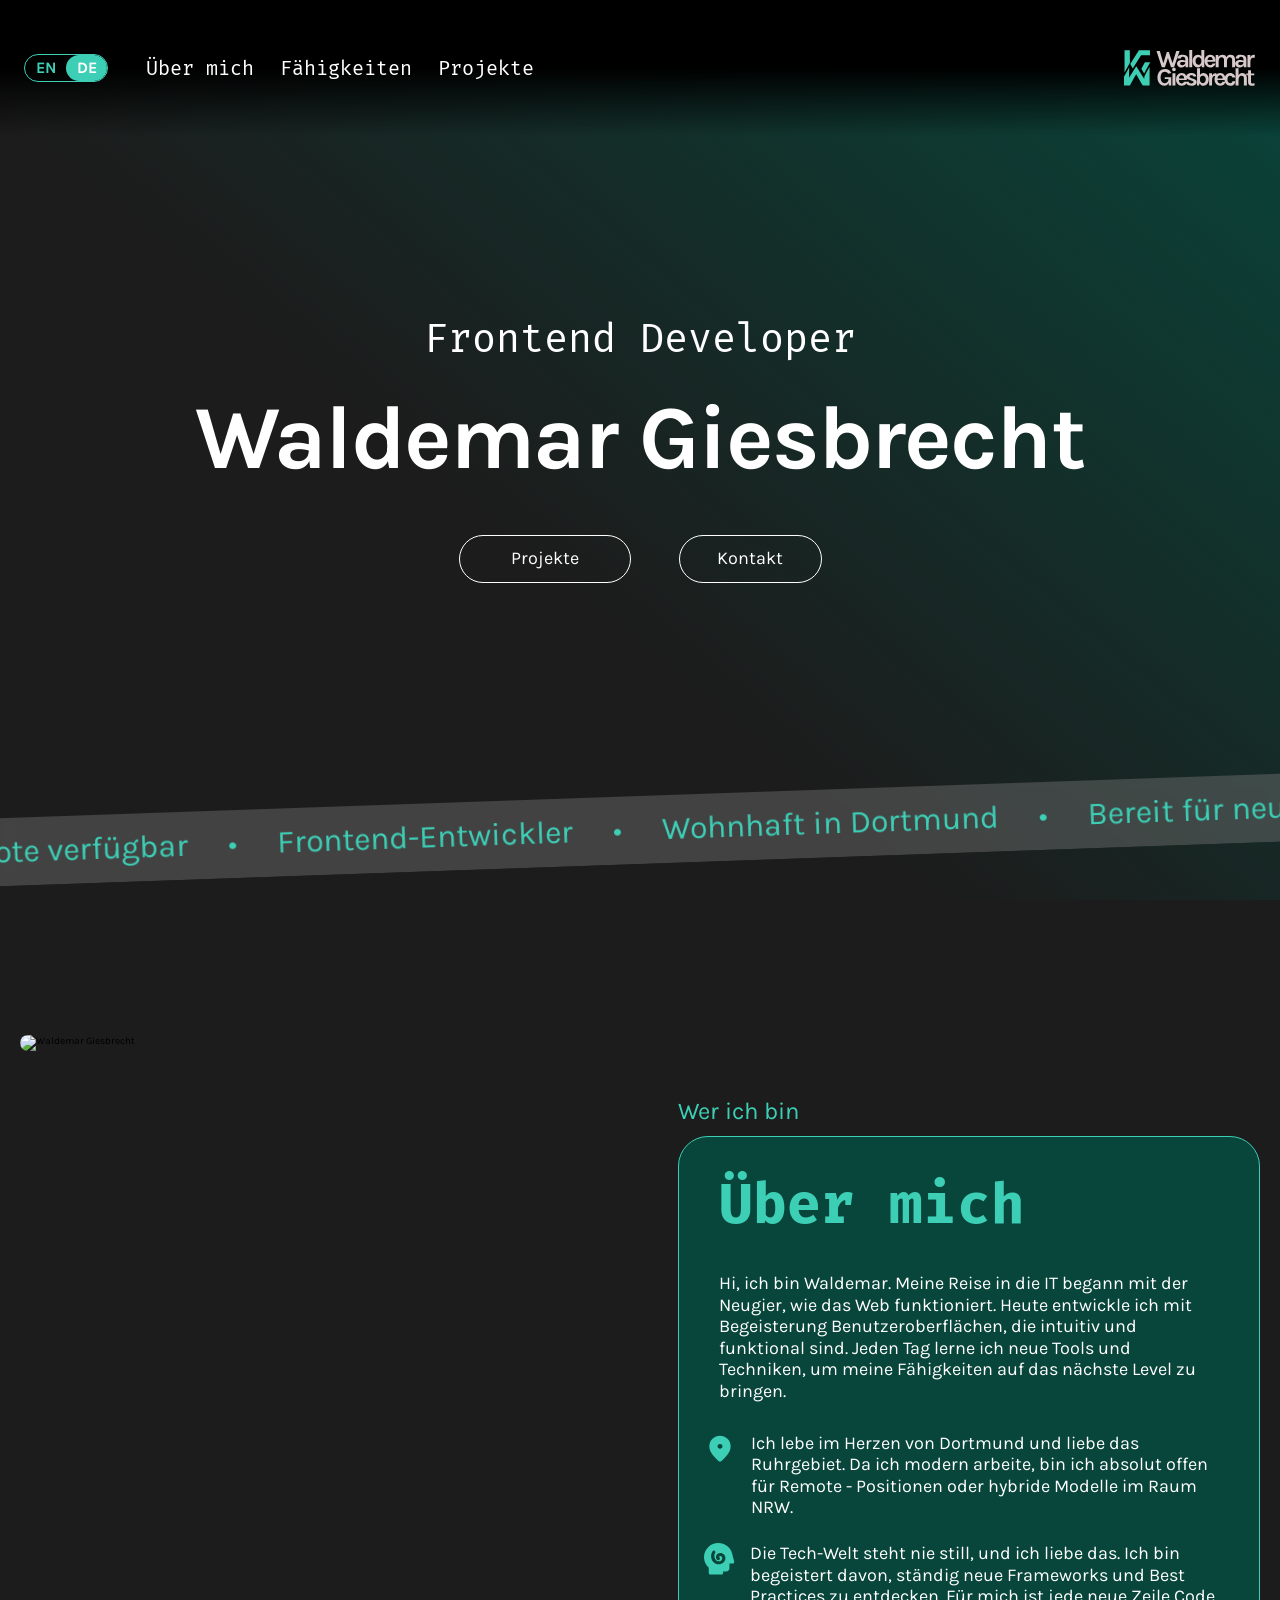
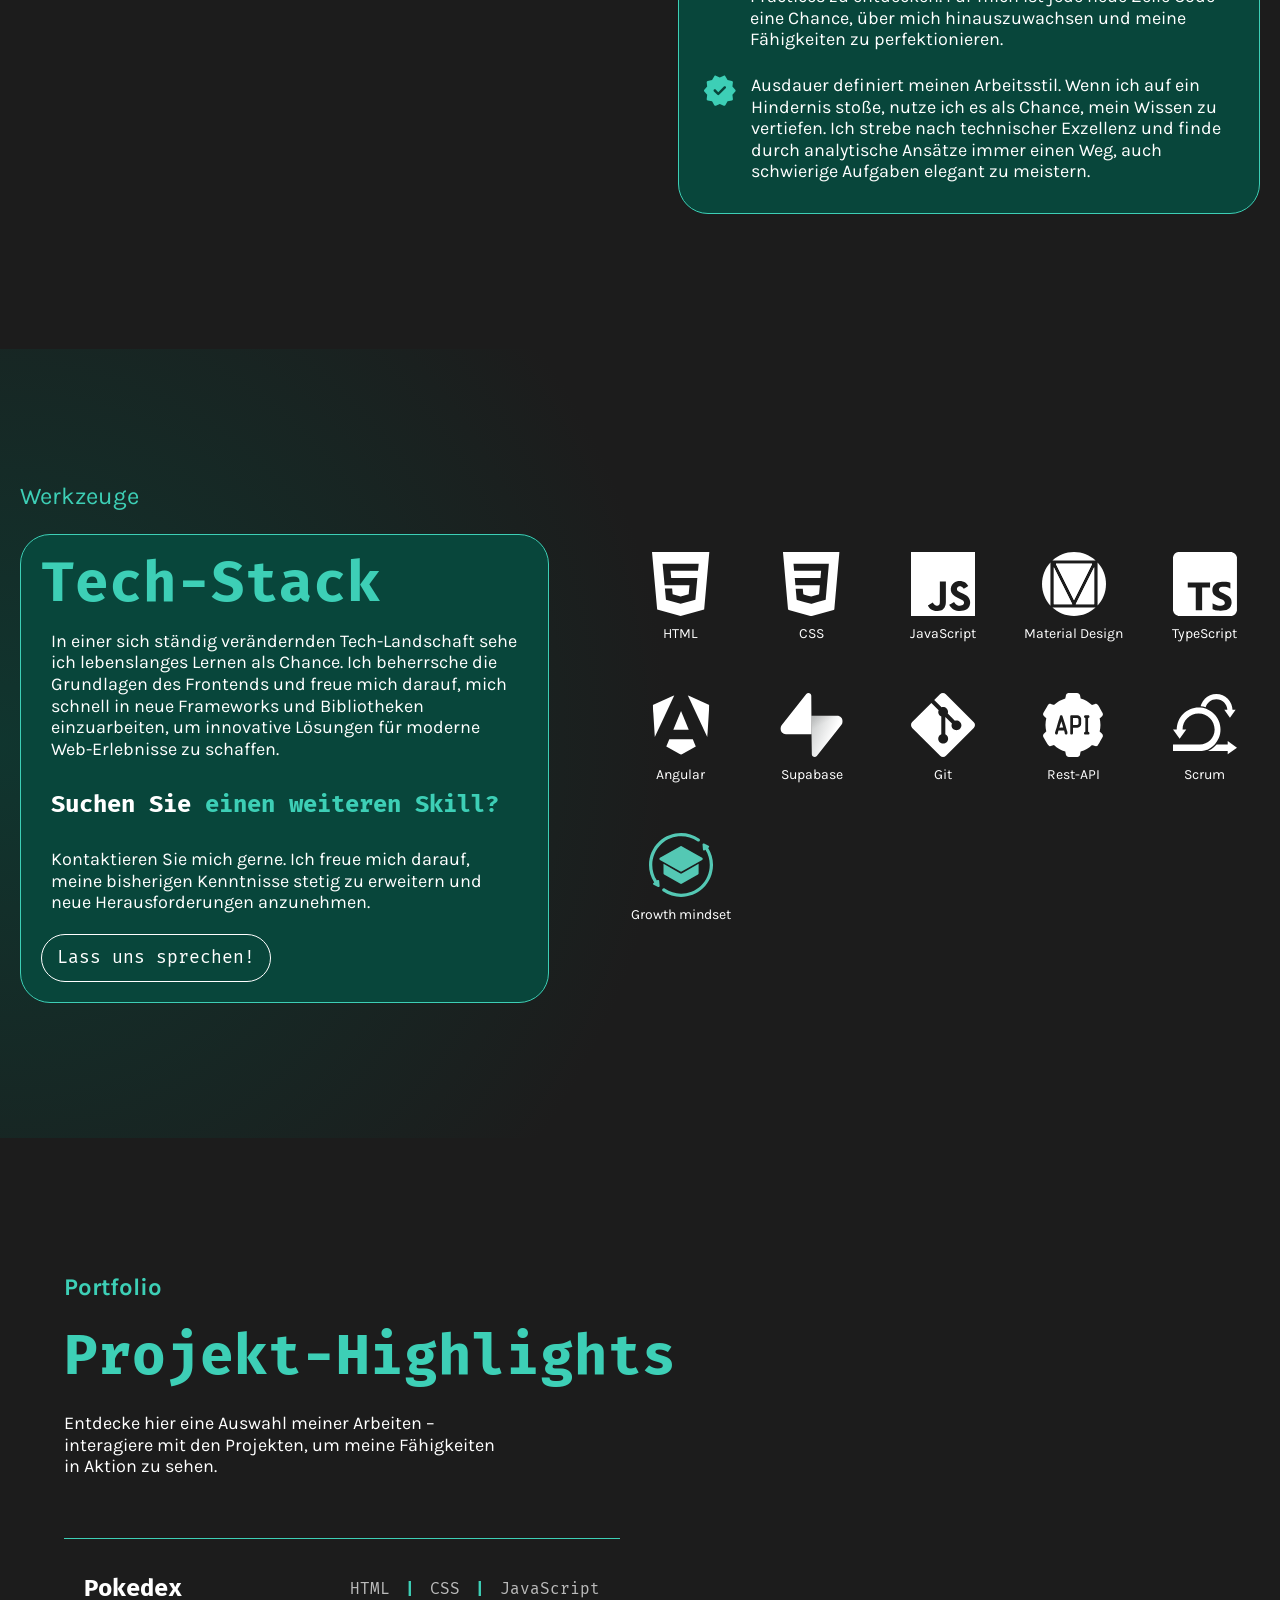
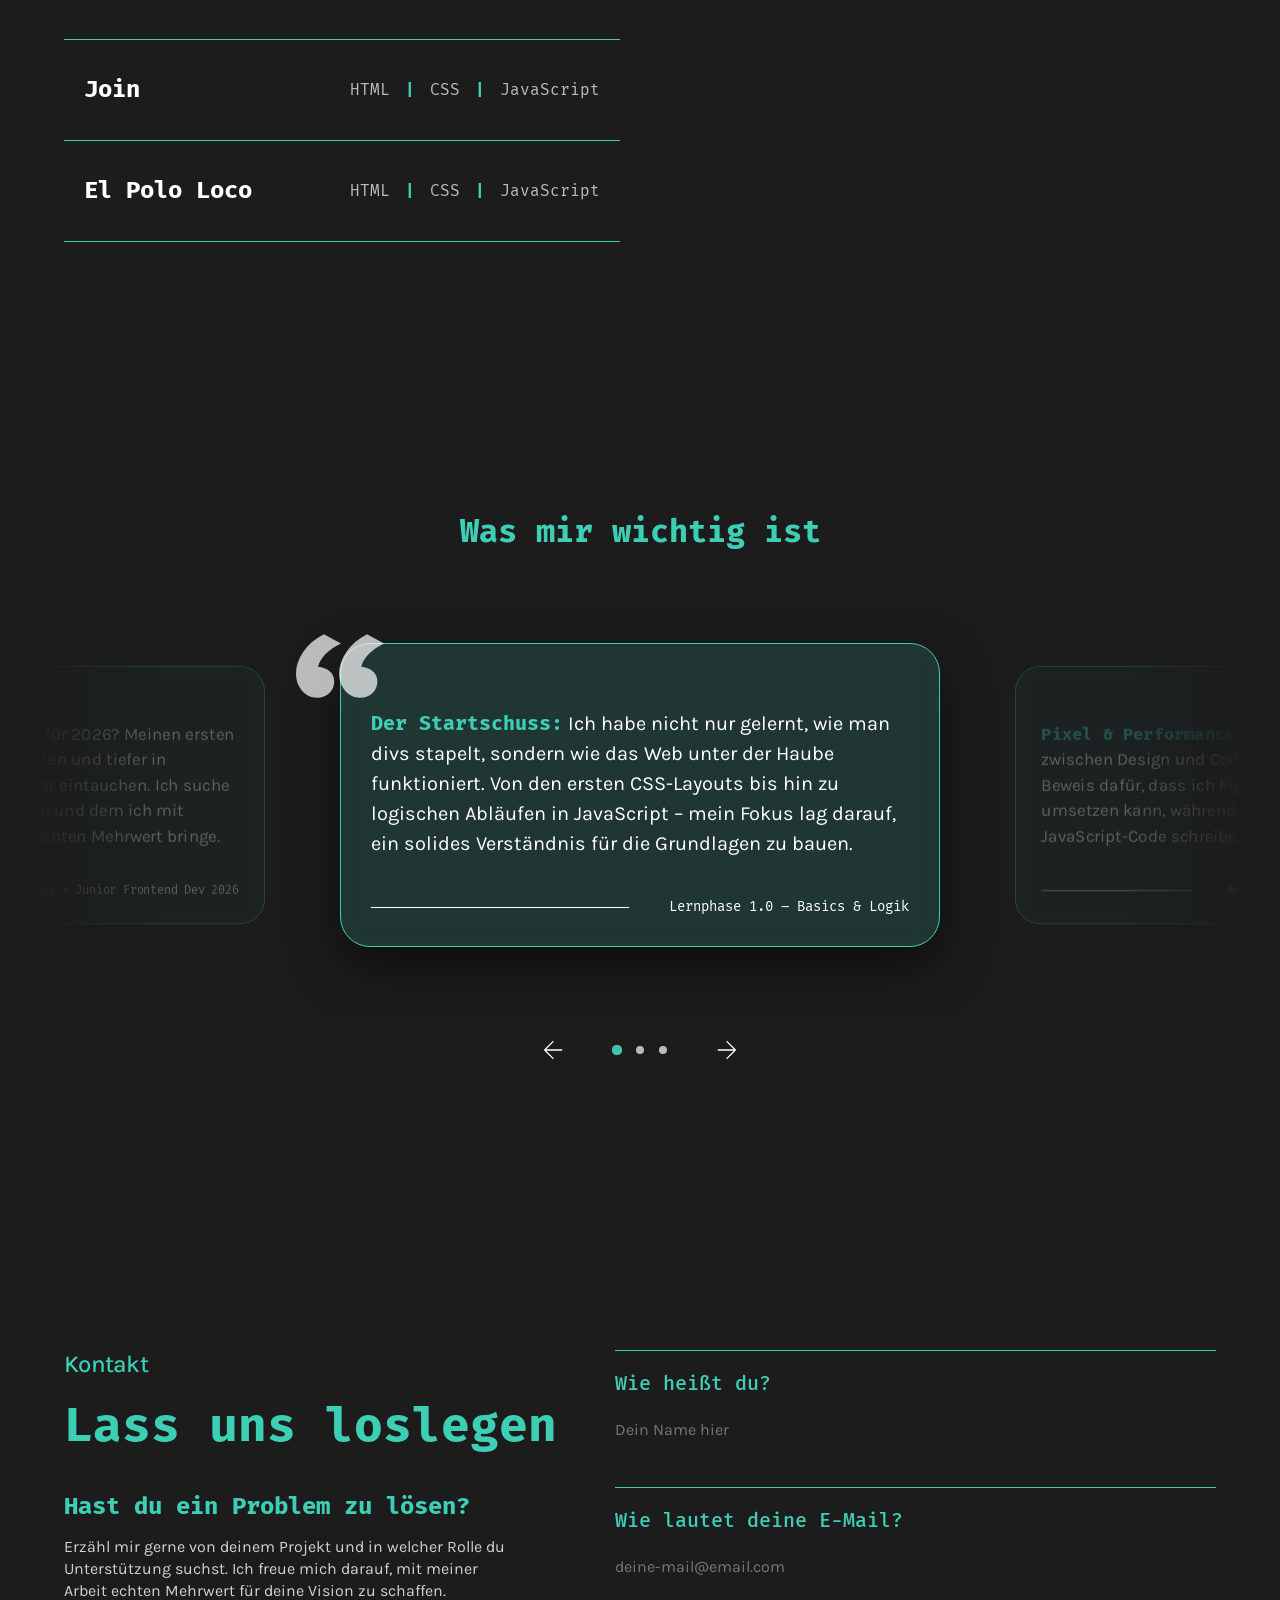
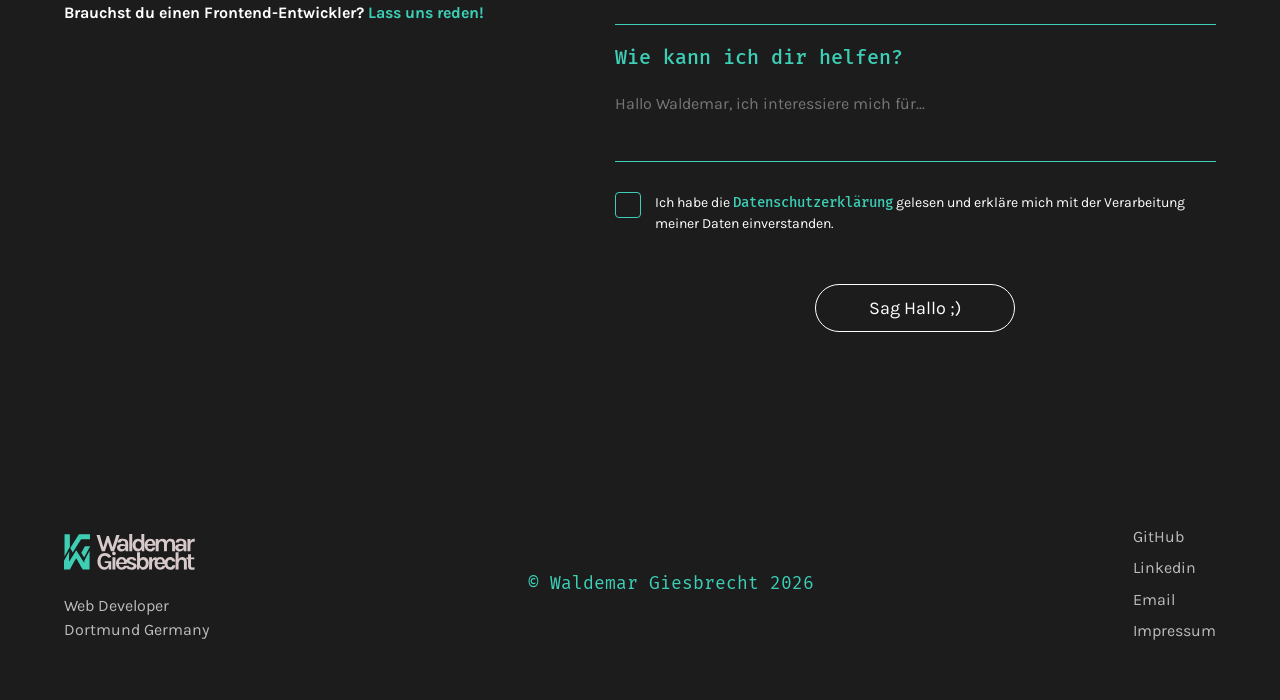
==== commit caa4dfcb: "CSS updated, AOS animation added" ====
--- a/index.html
+++ b/index.html
@@ -17,6 +17,7 @@
     <link rel="stylesheet" href="css/contact.style.css" />
     <link rel="stylesheet" href="css/footer.style.css" />
     <link rel="stylesheet" href="css/legal.style.css" />
+    <link rel="stylesheet" href="css/aos.css" />
     <title>Waldemar Giesbrecht | Frontend Developer</title>
   </head>
   <body>
@@ -53,5 +54,6 @@
     <main id="main-content"></main>
     <footer id="footer-content"></footer>
   </body>
+  <script src="javascript/js/aos.js"></script>
   <script type="module" src="javascript/script.js"></script>
 </html>
--- a/css/style.css
+++ b/css/style.css
@@ -62,7 +62,7 @@
 :root {
   --font-main: "Karla", sans-serif;
   --font-code: "Fira Code", monospace;
-  --main-container-width: 1200px;
+  --main-container-width: 1440px;
   --container-gutter: 5%;
 }
 
@@ -78,7 +78,7 @@
   top: 0;
   left: 0;
   width: 100%;
-  height: clamp(80px, 10vh, 110px);
+  height: clamp(80px, 15vh, 150px);
   display: flex;
   justify-content: space-between;
   align-items: center;
@@ -89,14 +89,13 @@
     rgba(0, 0, 0, 0) 100%
   );
   z-index: 100;
-  padding: 0 5%;
+   padding: 0 max(24px, calc((100% - var(--main-container-width)) / 2 + 5%));
 }
 
 .header-content {
   display: flex;
   align-items: center;
-  justify-content: space-between;
-  gap: 30px;
+  gap: clamp(20px, 3vw, 40px);
 }
 
 .lang-switch {
@@ -168,6 +167,7 @@
   height: 48px;
   overflow: hidden;
   cursor: pointer;
+  
 }
 
 .logo-image {
@@ -259,6 +259,12 @@
   }
 }
 
+@media (max-width: 950px) {
+  header {
+    padding: 0 24px;
+  }
+}
+
 @media (max-width: 768px) {
   header {
     padding: 0 24px;
@@ -287,6 +293,7 @@
     width: 35px;
     height: 48px;
     display: flex;
+    align-items: center;
   }
 
   .burger-menu:active {
--- a/css/hero.style.css
+++ b/css/hero.style.css
@@ -4,7 +4,6 @@
   height: auto;
   display: flex;
   justify-content: center;
-  flex-direction: column;
   align-items: center;
   box-sizing: border-box;
   background: linear-gradient(40deg, #1c1c1c 40%, #08463b 100%);
@@ -13,19 +12,18 @@
 }
 
 .hero {
-  width: 100%;
+  width: 90%;
+  max-width: var(--main-container-width);
+  margin: 0 auto;
   display: flex;
   flex-direction: column;
   align-items: center;
-  gap: 20px;
+  gap: 30px;
   text-align: center;
-  justify-content: space-between;
+  z-index: 5;
 }
 
 .hero-text p {
-  width: 100%;
-  max-width: 432px;
-  height: 40px;
   color: #ffffff;
   font-family: var(--font-code);
   font-weight: 400;
@@ -33,26 +31,28 @@
   line-height: 1.1;
   letter-spacing: 0%;
   margin: 0;
+  max-width: 600px;
 }
 
 .hero-name {
   width: 100%;
-  height: 128px;
+  height: auto;
   display: flex;
   justify-content: center;
   align-items: center;
   gap: 8px;
   text-align: center;
+  margin: 20px 0;
 }
 
 .hero-name h1 {
   color: #ffffff;
   font-family: var(--font-main);
   font-weight: 700;
-  font-size: clamp(4rem, 10vw, 12.8rem);
-  line-height: 1;
+  font-size: clamp(4rem, 9vw, 11rem);
+  line-height: 1.05;
   letter-spacing: -0.02em;
-  margin-top: 0;
+  margin: 0;
 }
 
 .hero-links {
@@ -93,7 +93,6 @@
   height: 100%;
   display: flex;
   gap: 100px;
-  animation: marquee-loop 3s linear infinite;
 }
 
 .scroll-track span {
@@ -130,7 +129,7 @@
 .side-left {
   position: absolute;
   bottom: 0;
-  left: 100px;
+  left: calc((100% - var(--main-container-width)) / 2);
   width: 30px;
   height: 312px;
   justify-content: end;
@@ -183,7 +182,7 @@
 }
 
 .side-right {
-  right: 100px;
+  right: calc((100% - var(--main-container-width)) / 2);
   width: 30px;
   height: 480px;
   position: absolute;
@@ -312,6 +311,10 @@
     color: #3dcfb6;
   }
 
+  .hero-links a:hover .scroll-track {
+    animation: marquee-loop 3s linear infinite;
+  }
+
   .side-email:hover {
     color: #3dcfb6;
   }
@@ -340,6 +343,16 @@
   }
 }
 
+@media (max-width: 950px) {
+  .side-left {
+    left: 20px;
+  }
+
+  .side-right {
+    right: 20px;
+  }
+}
+
 @media (max-width: 768px) {
   .hero {
     gap: 20px;
--- a/css/about.style.css
+++ b/css/about.style.css
@@ -1,5 +1,14 @@
 .about-section {
   background: #1c1c1c;
+  width: 100%;
+  min-height: auto;
+  padding-top: clamp(80px, 15vh, 200px);
+  padding-bottom: clamp(80px, 15vh, 200px);
+  display: flex;
+  flex-direction: column;
+  justify-content: center;
+  align-items: center;
+  box-sizing: border-box;
 }
 
 .about-parent {
@@ -135,7 +144,7 @@
 
 @media (max-width: 1200px) {
   .about-section {
-    padding: 60px 20px;
+    padding: 120px 20px;
   }
   .about-container {
     width: 100%;
--- a/css/portfolio.style.css
+++ b/css/portfolio.style.css
@@ -1,13 +1,14 @@
 .projects-section {
   width: 100%;
-  min-height: 100vh;
-  display: flex;
+  min-height: auto;
+  padding-top: clamp(80px, 15vh, 200px);
+  padding-bottom: clamp(80px, 15vh, 200px);
+  display: flex;
+  flex-direction: column;
+  justify-content: center;
   align-items: center;
   box-sizing: border-box;
   background: #1c1c1c;
-  position: relative;
-  overflow: hidden;
-  padding: 100px 0;
 }
 
 .projects-container {
@@ -395,6 +396,14 @@
 @media (max-width: 1200px) {
   .project-number {
     font-size: 10rem;
+  }
+
+  .projects-section {
+    padding: 60px 20px;
+  }
+
+  .projects-container {
+    width: 100%;
   }
 }
 
--- a/css/skills.style.css
+++ b/css/skills.style.css
@@ -5,7 +5,15 @@
     rgba(8, 70, 59, 0.6) 0%,
     rgba(28, 28, 28, 0) 50%
   );
-  padding: clamp(60px, 10vh, 120px) 0;
+  width: 100%;
+  min-height: auto;
+  padding-top: clamp(80px, 15vh, 200px);
+  padding-bottom: clamp(80px, 15vh, 200px);
+  display: flex;
+  flex-direction: column;
+  justify-content: center;
+  align-items: center;
+  box-sizing: border-box;
 }
 
 .skills-container {
@@ -97,7 +105,7 @@
 
 .contact-me-btn {
   width: auto;
-  min-width: 200px;
+  min-width: 230px;
   padding: 0 40px;
   height: 48px;
   text-decoration: none;
@@ -128,7 +136,6 @@
   height: 100%;
   display: flex;
   gap: 100px;
-  animation: contactTicker 3s linear infinite;
 }
 
 .scroll-btn span {
@@ -276,7 +283,7 @@
 
 @media (max-width: 1200px) {
   .skills-section {
-    padding: 60px 50px;
+    padding: 60px 20px;
     gap: 20px;
   }
 }
@@ -285,6 +292,10 @@
   .contact-me-btn:hover {
     border-color: #3dcfb6;
     color: #3dcfb6;
+  }
+
+  .contact-me-btn:hover .scroll-btn {
+    animation: marquee-loop 3s linear infinite;
   }
 
   .skill-item:hover .icon-wrapper img {
--- a/css/mindset.style.css
+++ b/css/mindset.style.css
@@ -1,13 +1,14 @@
 .mindset-section {
   width: 100%;
-  min-height: 100vh;
+  min-height: auto;
+  padding-top: clamp(80px, 15vh, 200px);
+  padding-bottom: clamp(80px, 15vh, 200px);
   display: flex;
   flex-direction: column;
   justify-content: center;
   align-items: center;
+  box-sizing: border-box;
   background: #1c1c1c;
-  overflow: hidden;
-  padding: 80px 0;
 }
 
 .mindset-container {
@@ -68,8 +69,8 @@
 .mindset-card {
   position: absolute;
   width: 100%;
-  max-width: 600px; /* Keine harte min-width mehr! */
-  background: rgba(61, 207, 183, 0.15); /* Dezenter, wirkt edler */
+  max-width: 600px;
+  background: rgba(61, 207, 183, 0.15);
   backdrop-filter: blur(10px);
   border: 1px solid #3dcfb6;
   border-radius: 30px;
@@ -232,6 +233,10 @@
 /* Responsive Design */
 
 @media (max-width: 1200px) {
+  .mindset-section {
+    padding: 60px 20px;
+  }
+
   .pos-left,
   .pos-right {
     opacity: 1;
@@ -246,6 +251,10 @@
     line-height: 1.2;
     color: white;
   }
+
+  .section-title {
+    margin-bottom: 0;
+  }
 }
 
 @media (hover: hover) {
@@ -263,7 +272,7 @@
 
   .pos-left {
     transform: translateX(-100%) scale(0.6);
-    opacity: 0; /* Verstecken auf kleinen Tablets, um Fokus zu halten */
+    opacity: 0;
   }
 
   .pos-right {
--- a/css/contact.style.css
+++ b/css/contact.style.css
@@ -1,12 +1,14 @@
 .contact-section {
   width: 100%;
-  min-height: 100vh;
-  display: flex;
+  min-height: auto;
+  padding-top: clamp(80px, 15vh, 200px);
+  padding-bottom: clamp(80px, 15vh, 200px);
+  display: flex;
+  flex-direction: column;
   justify-content: center;
   align-items: center;
+  box-sizing: border-box;
   background: #1c1c1c;
-  overflow: hidden;
-  padding: clamp(60px, 10vh, 100px) 0;
 }
 
 .contact-container {
@@ -262,7 +264,6 @@
   height: 100%;
   display: flex;
   gap: 100px;
-  animation: marquee-loop 3s linear infinite;
 }
 
 .scroll-track-contact span {
@@ -359,11 +360,25 @@
 }
 
 @media (max-width: 1200px) {
+  .contact-section {
+    padding: 60px 20px;
+    display: flex;
+    justify-content: center;
+    align-items: center;
+  }
+
+  .contact-container {
+    width: 100%;
+  }
 }
 
 @media (hover: hover) {
   .submit-btn:hover {
     border: 1px solid #3dcfb6;
+  }
+
+  .submit-btn:hover .scroll-track-contact {
+    animation: marquee-loop 3s linear infinite;
   }
 
   .submit-btn:hover span {
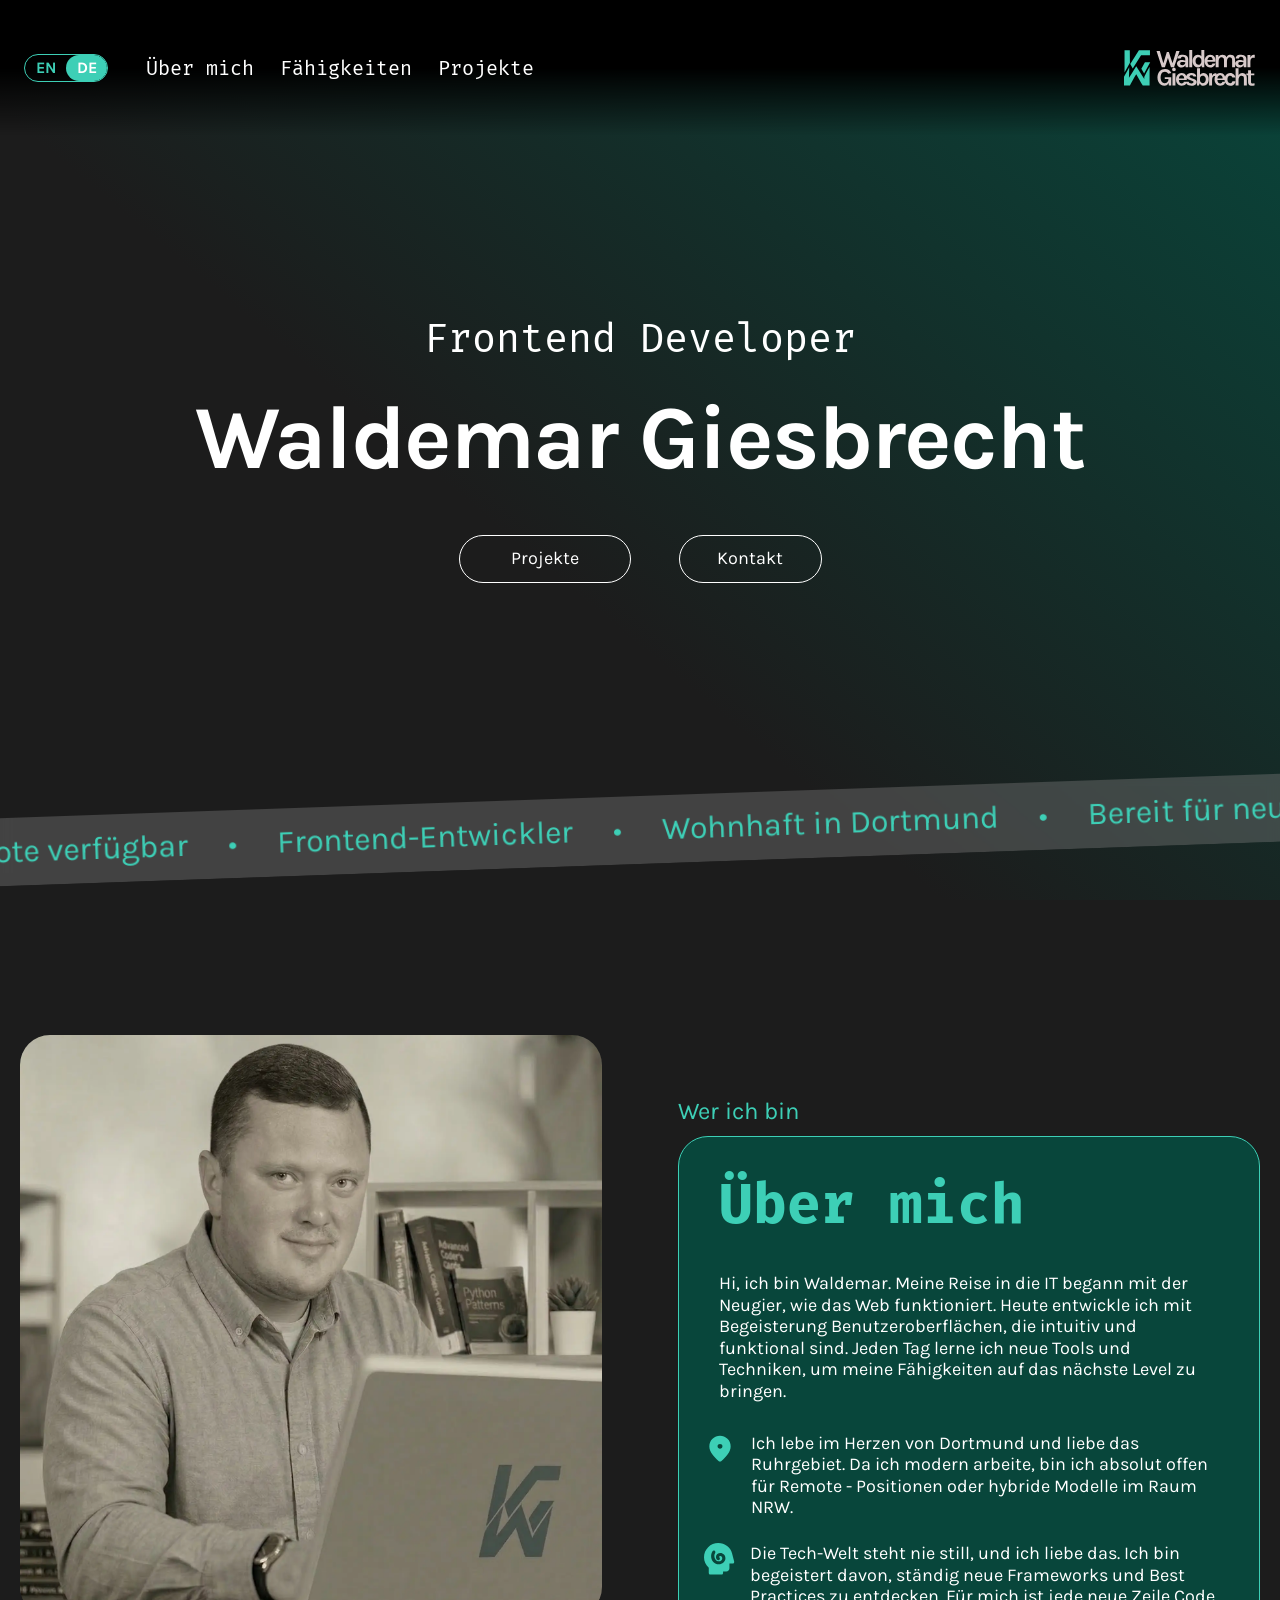
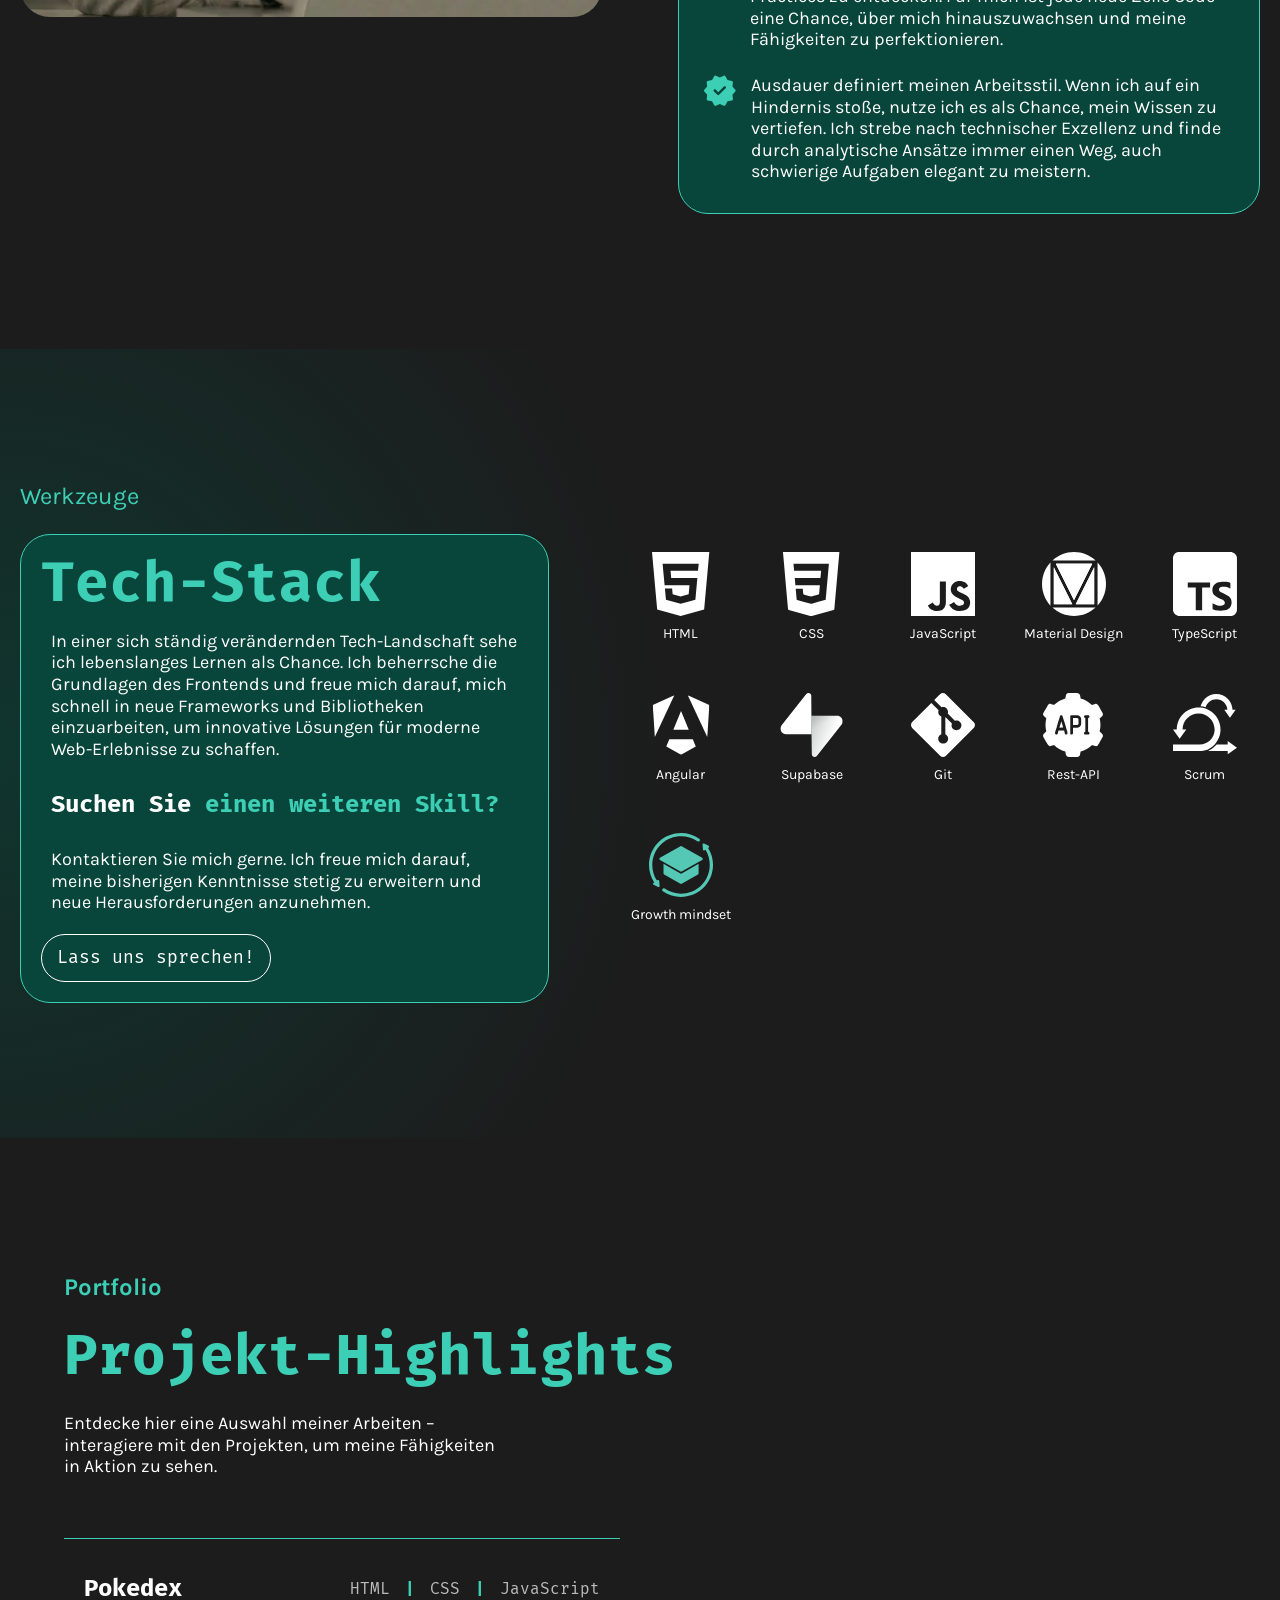
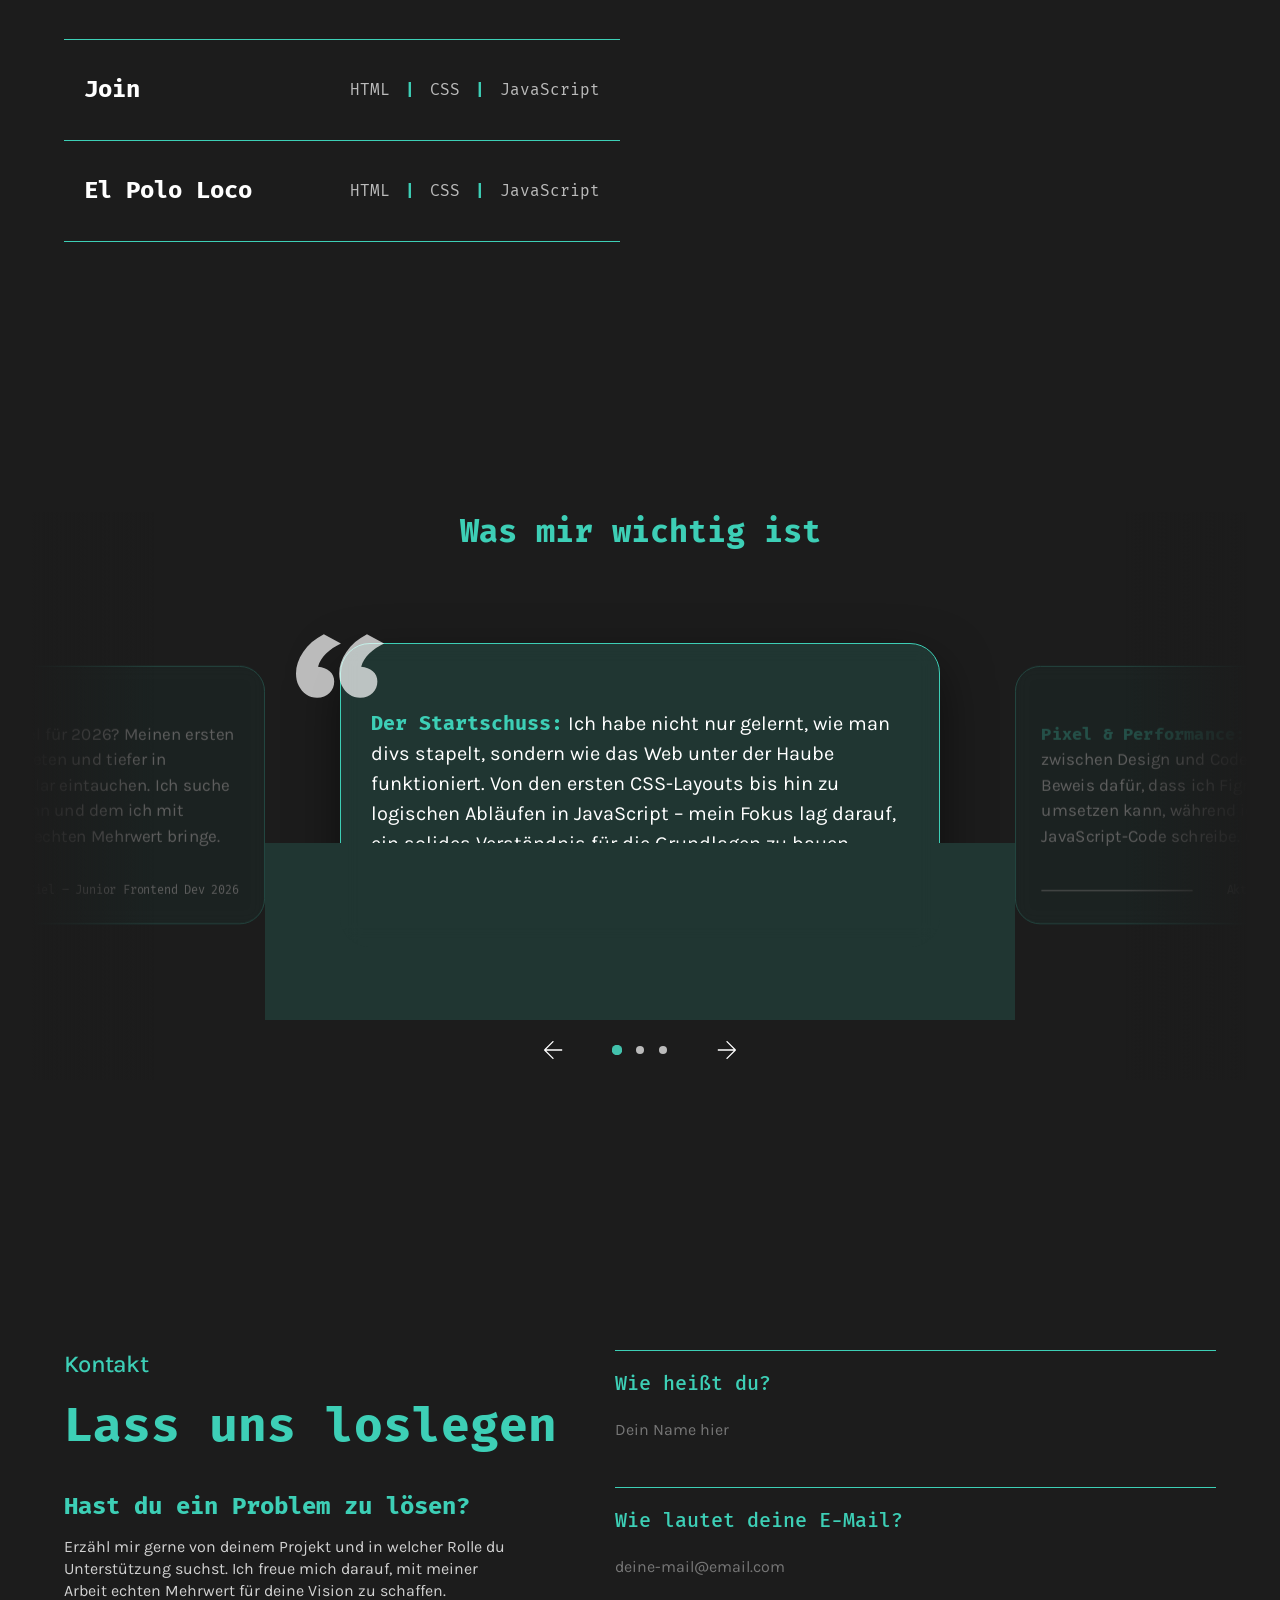
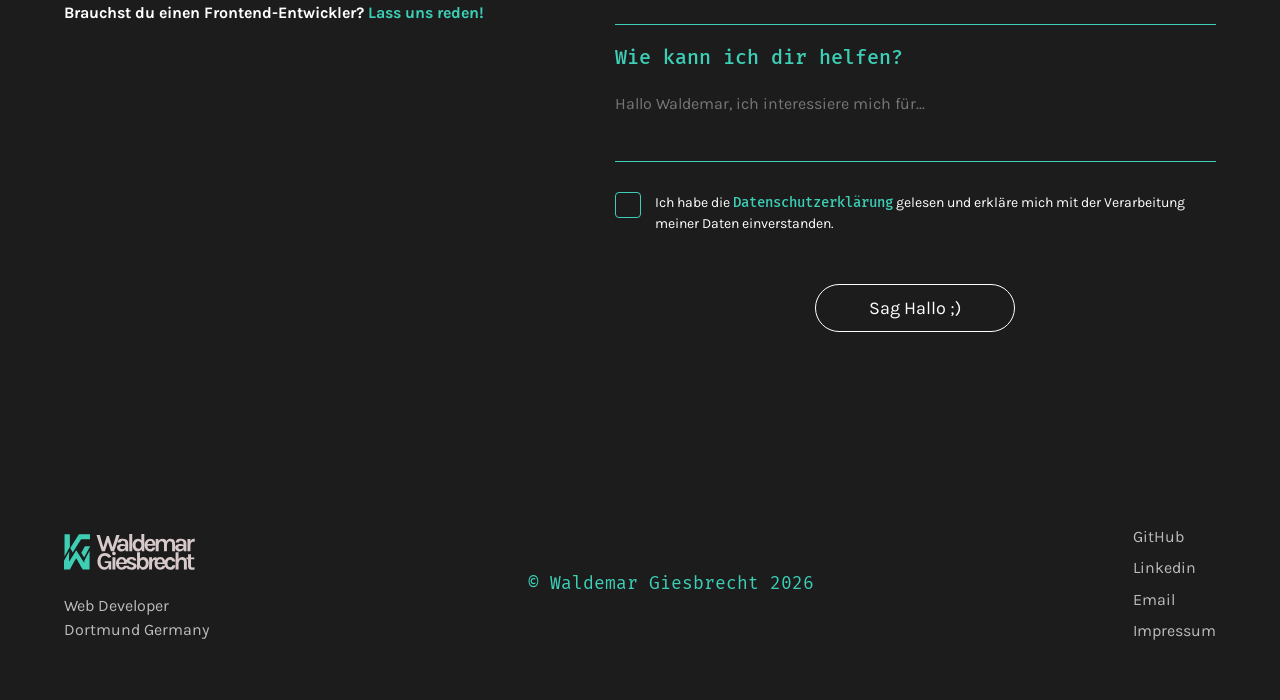
==== commit ae9a8be4: "Bugs fixed and updated" ====
--- a/index.html
+++ b/index.html
@@ -2,8 +2,28 @@
 <html lang="en">
   <head>
     <meta charset="UTF-8" />
-    <meta name="google" content="notranslate">
-    <meta name="viewport" content="width=device-width, initial-scale=1, viewport-fit=cover">
+    <meta name="google" content="notranslate" />
+    <meta
+      name="viewport"
+      content="width=device-width, initial-scale=1, viewport-fit=cover"
+    />
+    <meta
+      name="description"
+      content="Frontend Developer aus Dortmund. 
+      Spezialisiert auf HTML, CSS, JavaScript. Offen für neue Herausforderungen."
+    />
+
+    <meta name="author" content="Waldemar Giesbrecht" />
+    <meta
+      property="og:title"
+      content="Waldemar Giesbrecht – Frontend Developer"
+    />
+    <meta property="og:description" content="Frontend Developer aus Dortmund" />
+    <meta
+      property="og:image"
+      content="https://waldemar-giesbrecht.de/img/walgi.webp"
+    />
+    <meta property="og:url" content="https://waldemar-giesbrecht.de" />
     <link rel="icon" type="image/x-icon" href="img/p-icon.png" />
 
     <link rel="stylesheet" href="css/style.css" />
@@ -24,7 +44,7 @@
     <header>
       <div class="header-content">
         <div id="desktop-lang-container"></div>
-        
+
         <div id="nav-content"></div>
       </div>
       <div class="logo-container">
--- a/css/style.css
+++ b/css/style.css
@@ -89,7 +89,7 @@
     rgba(0, 0, 0, 0) 100%
   );
   z-index: 100;
-   padding: 0 max(24px, calc((100% - var(--main-container-width)) / 2 + 5%));
+   padding: 0 max(24px, calc((100% - var(--main-container-width)) / 2));
 }
 
 .header-content {
--- a/css/mindset.style.css
+++ b/css/mindset.style.css
@@ -281,7 +281,8 @@
   }
 
   .mindset-card {
-    max-width: 85vw;
+    max-width: 80vw;
+    padding: 80px 20px 30px;
   }
 }
 
@@ -315,11 +316,11 @@
 
   .mindset-card {
     width: 80vw !important;
-    min-width: 358px !important;
-    height: 358px !important;
+    min-width: 280px !important;
     max-width: 90vw;
-    padding: 60px 20px;
-    transform-origin: center center;
+    height: auto !important;        
+    min-height: 280px !important;  
+    padding: 40px 20px 30px;
   }
 
   .pos-center {
@@ -341,7 +342,14 @@
   }
 
   .mindset-text {
-    font-family: var(--font-main);
+    font-size: 1.6rem; 
+    line-height: 1.4;
+    overflow-wrap: break-word;
+  }
+
+  .mindset-tag {
+    font-size: 1.2rem;
+    white-space: normal; 
   }
 
   .slider-nav {
@@ -369,11 +377,16 @@
     transform: scale(0.95) translateY(2px);
     opacity: 0.7;
   }
+
+  .line {
+    display: none;
+  }
 }
 
 @media (max-width: 480px) {
   .mindset-card {
-    min-width: 300px !important;
-    height: 300px !important;
-  }
-}
+    min-width: 260px !important;
+    min-height: 260px !important;  
+    height: auto !important;
+  }
+}
